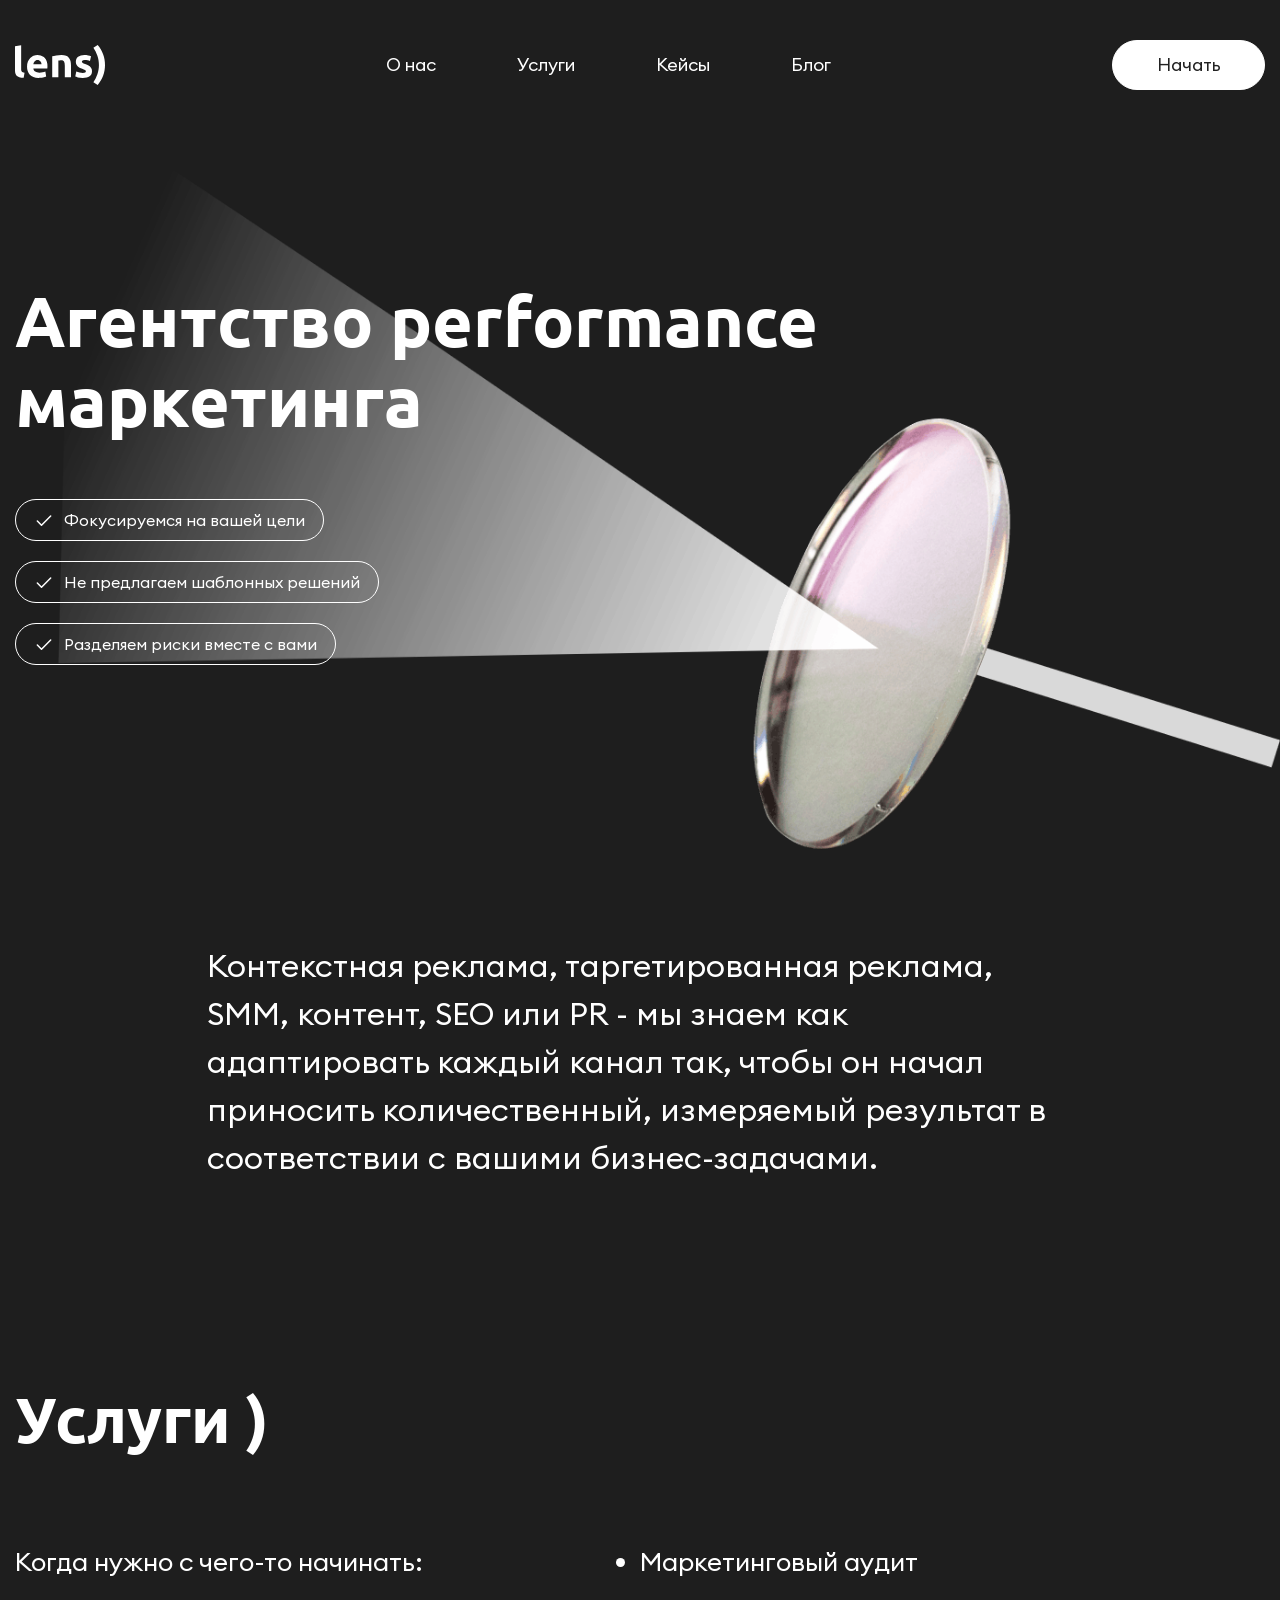
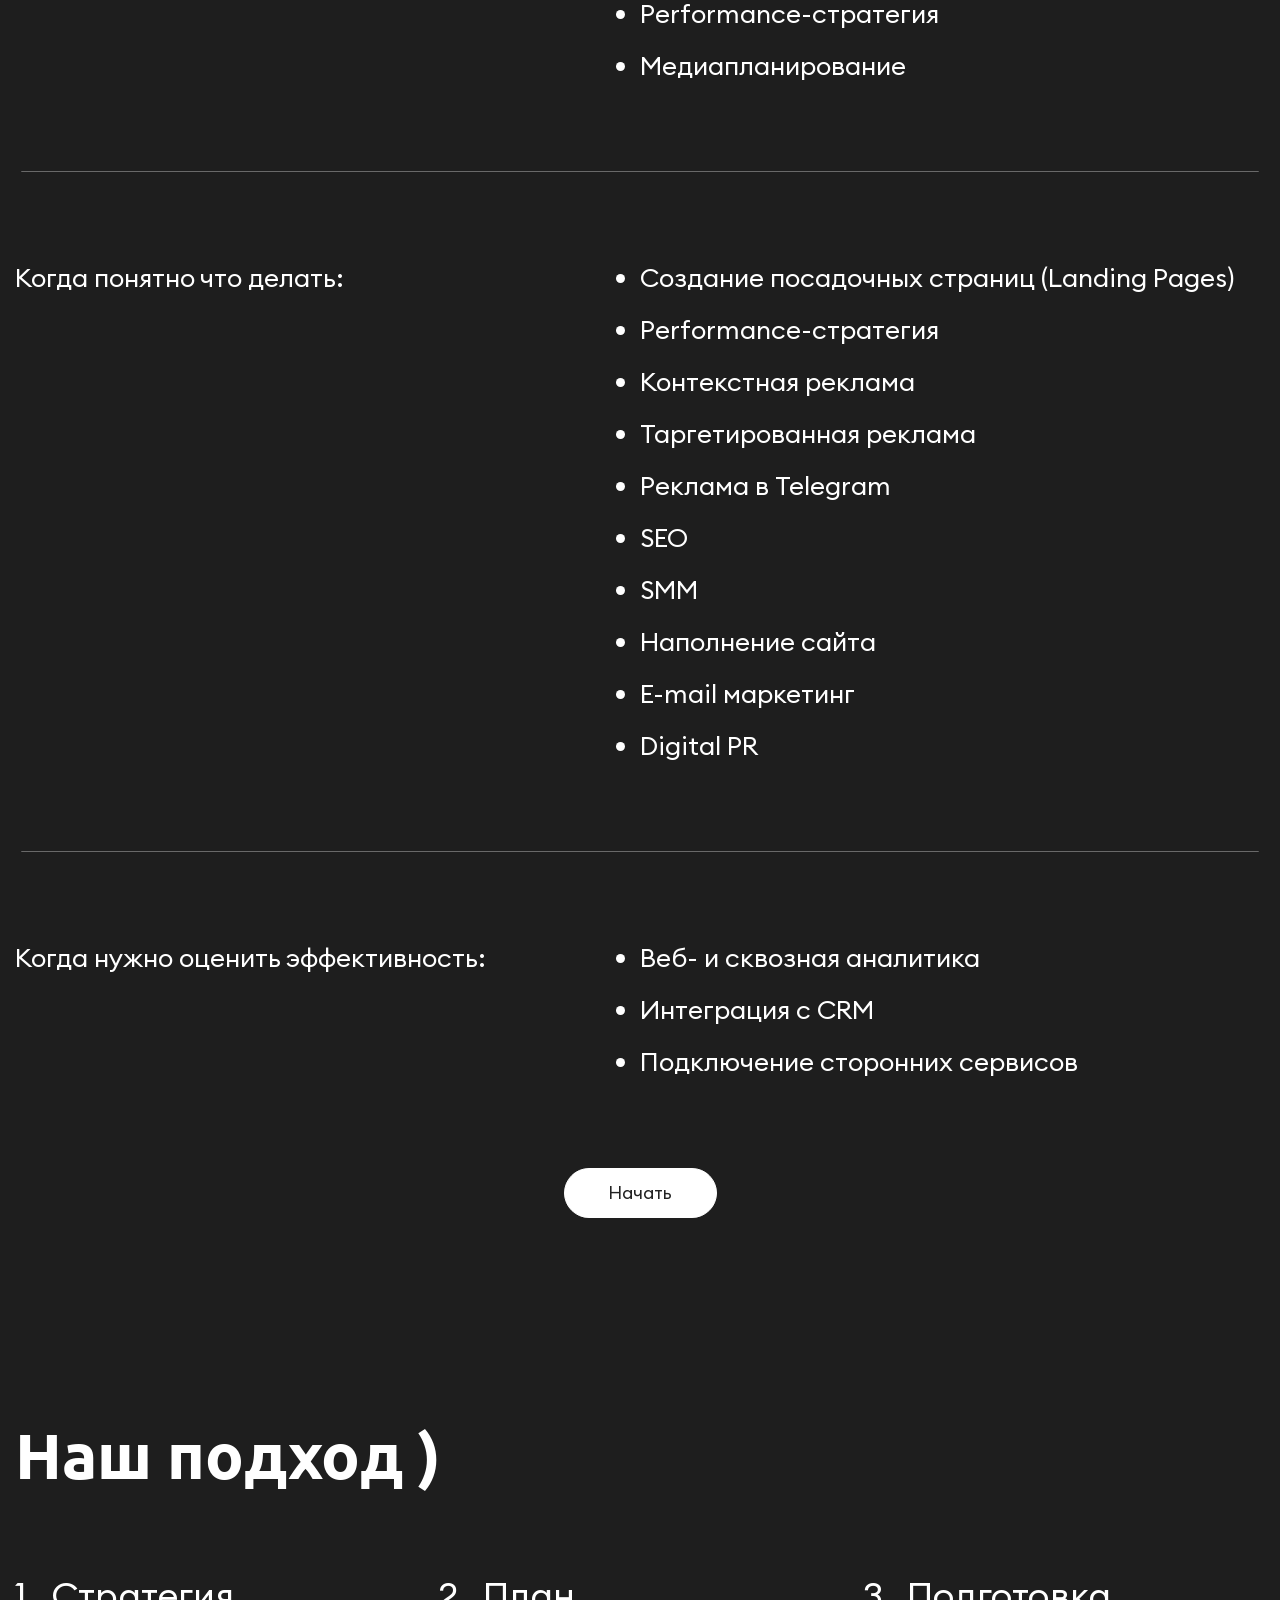
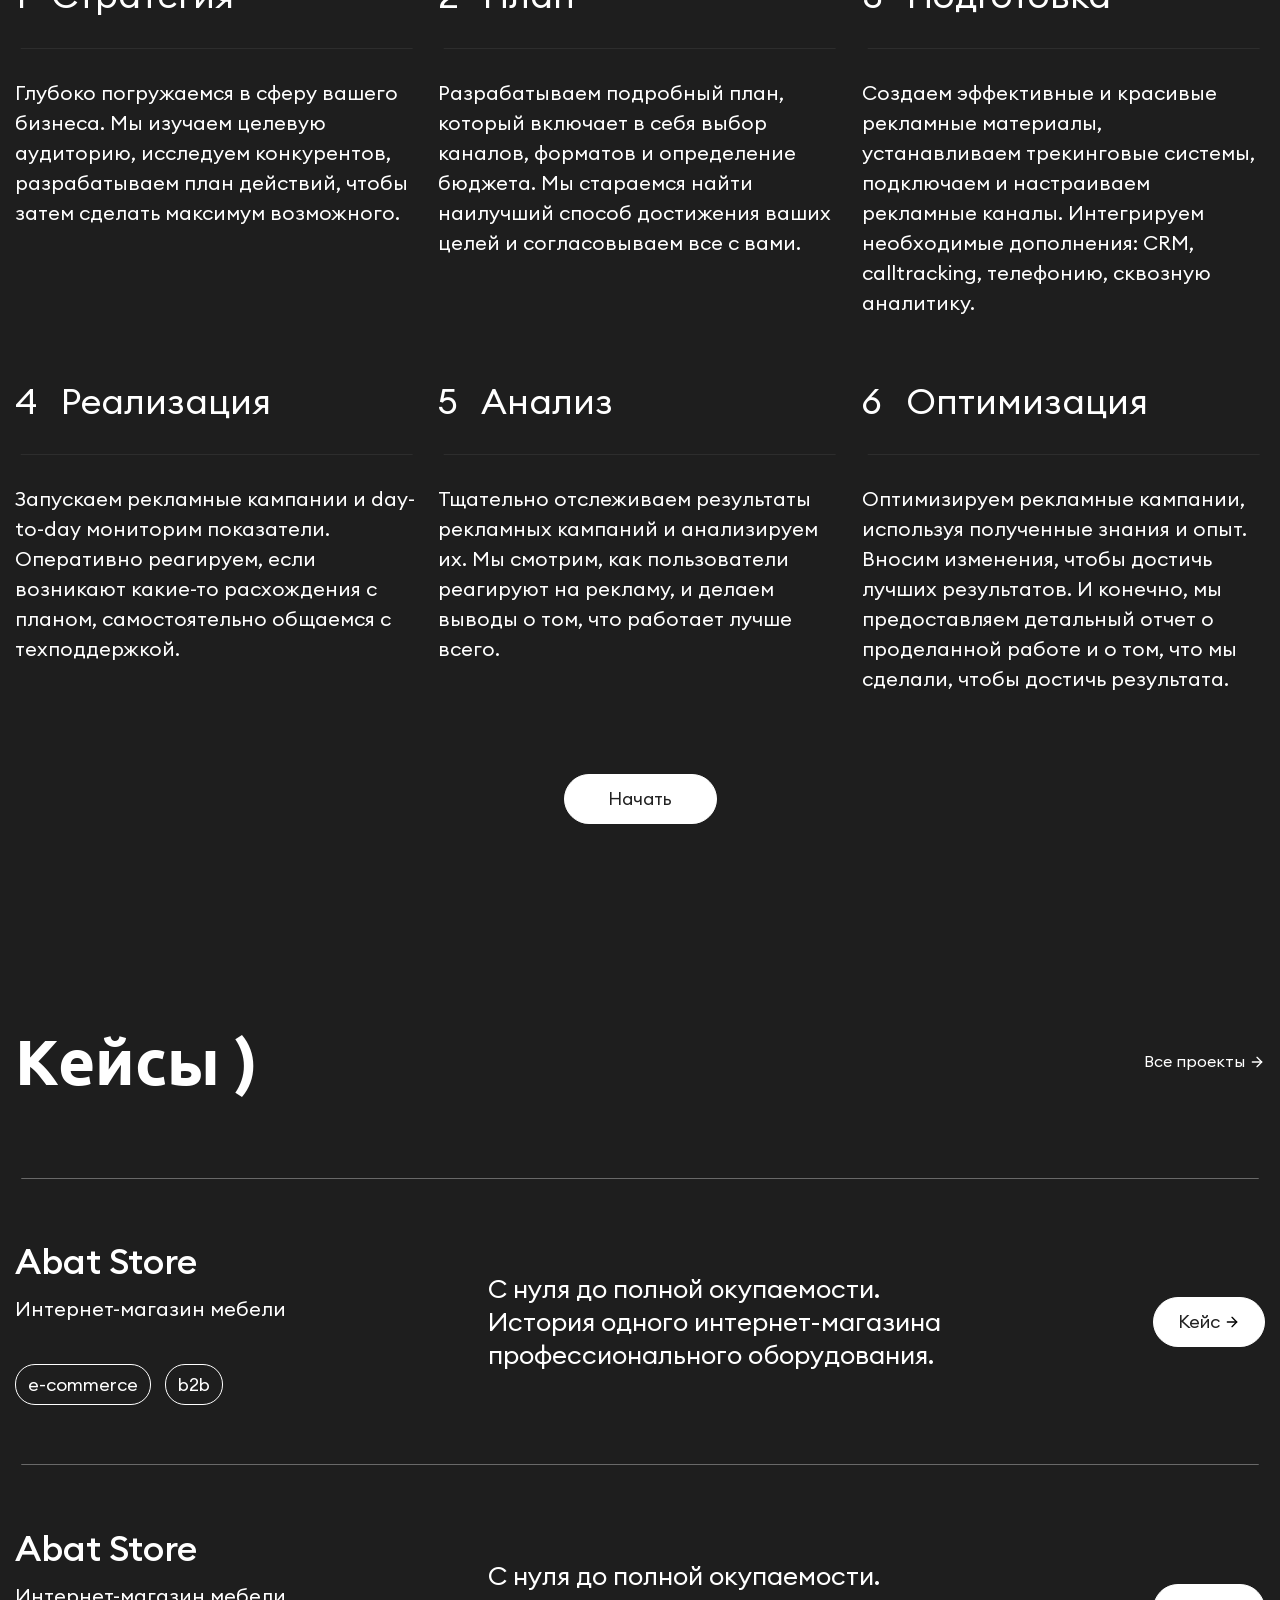
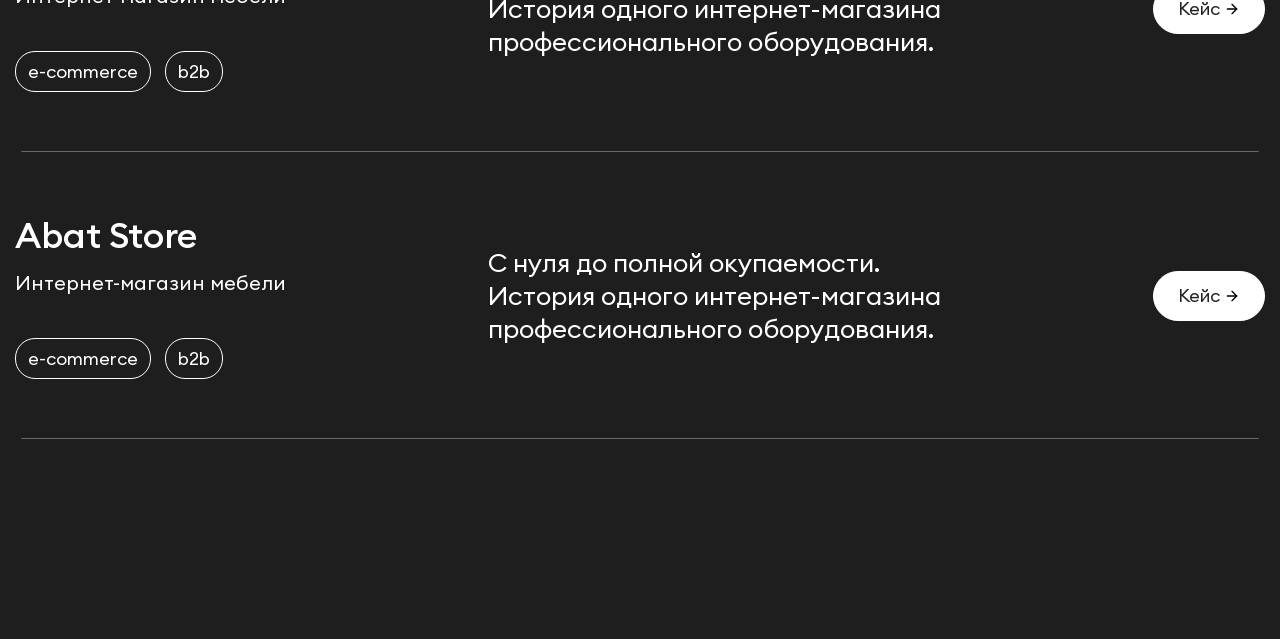
==== pages/welcome.html @ ec0103af "created approach, case, header, hero, info, services blocks" ====
<!DOCTYPE html>
<html lang="ru">
  <head>
    <meta charset="UTF-8" />
    <meta name="viewport" content="width=device-width, initial-scale=1.0" />
    <title>Lens</title>
    <script src="/scripts/script.js" defer></script>
    <link rel="stylesheet" href="/css/main.css" />
  </head>
  <body>
    <header class="header none1">
      <div class="header__wrapper">
        <section class="navigation">
          <div class="container">
            <div class="header__row">
              <a href="!#">
                <img
                  src="/content/header/logotype.svg"
                  alt="lens"
                  class="header__img"
                />
              </a>
              <nav class="header__nav">
                <ul class="header__list">
                  <li class="header__item">
                    <a class="header__link" href="#!">О нас</a>
                  </li>
                  <li class="header__item">
                    <a class="header__link" href="#!">Услуги</a>
                  </li>
                  <li class="header__item">
                    <a class="header__link" href="#!">Кейсы</a>
                  </li>
                  <li class="header__item">
                    <a class="header__link" href="#!">Блог</a>
                  </li>
                </ul>
              </nav>
              <button class="header__button button">Начать</button>
            </div>
          </div>
        </section>
        <section class="hero none1">
          <div class="container">
            <div class="hero__title">
              <h1 class="title1 title1__hero">
                Агентство performance маркетинга
              </h1>
            </div>
            <ul class="hero__list">
              <li class="hero__item">
                <img src="/content/main/hero/check.svg" alt="check" /><span
                  >Фокусируемся на вашей цели</span
                >
              </li>
              <li class="hero__item">
                <img src="/content/main/hero/check.svg" alt="check" /><span
                  >Не предлагаем шаблонных решений</span
                >
              </li>
              <li class="hero__item">
                <img src="/content/main/hero/check.svg" alt="check" /><span
                  >Разделяем риски вместе с вами</span
                >
              </li>
            </ul>
          </div>
        </section>
        <img id="mirrorBg" src="/content/header/mirrorBg.png" alt="mirrorBg" />
      </div>
    </header>
    <main class="main">
      <section class="info none1">
        <div class="container">
          <div class="info__subtitle">
            <p class="subtitle subtitle_info">
              Контекстная реклама, таргетированная реклама, SMM, контент, SEO
              или PR - мы знаем как адаптировать каждый канал так, чтобы он
              начал приносить количественный, измеряемый результат в
              соответствии с вашими бизнес-задачами.
            </p>
          </div>
        </div>
      </section>
      <section class="services none1">
        <div class="container">
          <div class="default__title">
            <h2 class="title2 title2_default">Услуги &#41;</h2>
          </div>
          <div class="services__row">
            <div class="services__elem">
              <div class="services__elem_subtitle">
                <p class="subtitle subtitle_services">
                  Когда нужно с чего-то начинать:
                </p>
              </div>
              <ul class="services__elem_list">
                <li class="services__elem_item">Маркетинговый аудит</li>
                <li class="services__elem_item">Performance-стратегия</li>
                <li class="services__elem_item">Медиапланирование</li>
              </ul>
              <svg
                class="svg_services"
                width="1320.000000"
                height="1.000000"
                viewBox="0 0 1320 1"
                fill="none"
                xmlns="http://www.w3.org/2000/svg"
                xmlns:xlink="http://www.w3.org/1999/xlink"
              >
                <defs />
                <line
                  class="svg_service_path"
                  id="Line 2"
                  x1="0.000000"
                  y1="0.500000"
                  x2="1320.000000"
                  y2="0.500000"
                  stroke="#707070"
                  stroke-opacity="1.000000"
                  stroke-width="1.000000"
                />
              </svg>
            </div>
            <div class="services__elem">
              <div class="services__elem_subtitle">
                <p class="subtitle subtitle_services">
                  Когда понятно что делать:
                </p>
              </div>
              <ul class="services__elem_list">
                <li class="services__elem_item">
                  Создание посадочных страниц (Landing Pages)
                </li>
                <li class="services__elem_item">Performance-стратегия</li>
                <li class="services__elem_item">Контекстная реклама</li>
                <li class="services__elem_item">Таргетированная реклама</li>
                <li class="services__elem_item">Реклама в Telegram</li>
                <li class="services__elem_item">SEO</li>
                <li class="services__elem_item">SMM</li>
                <li class="services__elem_item">Наполнение сайта</li>
                <li class="services__elem_item">E-mail маркетинг</li>
                <li class="services__elem_item">Digital PR</li>
              </ul>
              <svg
                class="svg_services"
                width="1320.000000"
                height="1.000000"
                viewBox="0 0 1320 1"
                fill="none"
                xmlns="http://www.w3.org/2000/svg"
                xmlns:xlink="http://www.w3.org/1999/xlink"
              >
                <defs />
                <line
                  class="svg_service_path"
                  id="Line 2"
                  x1="0.000000"
                  y1="0.500000"
                  x2="1320.000000"
                  y2="0.500000"
                  stroke="#707070"
                  stroke-opacity="1.000000"
                  stroke-width="1.000000"
                />
              </svg>
            </div>
            <div class="services__elem">
              <div class="services__elem_subtitle">
                <p class="subtitle subtitle_services">
                  Когда нужно оценить эффективность:
                </p>
              </div>
              <ul class="services__elem_list">
                <li class="services__elem_item">Веб- и сквозная аналитика</li>
                <li class="services__elem_item">Интеграция с CRM</li>
                <li class="services__elem_item">
                  Подключение сторонних сервисов
                </li>
              </ul>
            </div>
          </div>
          <div class="button__services button__wrapper">
            <button class="button">Начать</button>
          </div>
        </div>
      </section>
      <section class="approach none1">
        <div class="container">
          <div class="default__title">
            <h2 class="title2 title2_default">Наш подход &#41;</h2>
          </div>
          <div class="approach__grid">
            <div class="approach__elem">
              <div class="approach__elem_title">
                <h3 class="title3 title3_approach"><span>1</span> Стратегия</h3>
                <svg
                  class="svg_approach"
                  width="1320.000000"
                  height="1.000000"
                  viewBox="0 0 1320 1"
                  fill="none"
                  xmlns="http://www.w3.org/2000/svg"
                  xmlns:xlink="http://www.w3.org/1999/xlink"
                >
                  <defs />
                  <line
                    class="svg_approach_path"
                    id="Line 2"
                    x1="0.000000"
                    y1="0.500000"
                    x2="1320.000000"
                    y2="0.500000"
                    stroke="#707070"
                    stroke-opacity="1.000000"
                    stroke-width="1.000000"
                  />
                </svg>
              </div>
              <div class="approach__elem_subtitle">
                <p class="subtitle subtitle_approach">
                  Глубоко погружаемся в сферу вашего бизнеса. Мы изучаем целевую
                  аудиторию, исследуем конкурентов, разрабатываем план действий,
                  чтобы затем сделать максимум возможного.
                </p>
              </div>
            </div>
            <div class="approach__elem">
              <div class="approach__elem_title">
                <h3 class="title3 title3_approach"><span>2</span> План</h3>
                <svg
                  class="svg_approach"
                  width="1320.000000"
                  height="1.000000"
                  viewBox="0 0 1320 1"
                  fill="none"
                  xmlns="http://www.w3.org/2000/svg"
                  xmlns:xlink="http://www.w3.org/1999/xlink"
                >
                  <defs />
                  <line
                    class="svg_approach_path"
                    id="Line 2"
                    x1="0.000000"
                    y1="0.500000"
                    x2="1320.000000"
                    y2="0.500000"
                    stroke="#707070"
                    stroke-opacity="1.000000"
                    stroke-width="1.000000"
                  />
                </svg>
              </div>
              <div class="approach__elem_subtitle">
                <p class="subtitle subtitle_approach">
                  Разрабатываем подробный план, который включает в себя выбор
                  каналов, форматов и определение бюджета. Мы стараемся найти
                  наилучший способ достижения ваших целей и согласовываем все с
                  вами.
                </p>
              </div>
            </div>
            <div class="approach__elem">
              <div class="approach__elem_title">
                <h3 class="title3 title3_approach">
                  <span>3</span> Подготовка
                </h3>
                <svg
                  class="svg_approach"
                  width="1320.000000"
                  height="1.000000"
                  viewBox="0 0 1320 1"
                  fill="none"
                  xmlns="http://www.w3.org/2000/svg"
                  xmlns:xlink="http://www.w3.org/1999/xlink"
                >
                  <defs />
                  <line
                    class="svg_approach_path"
                    id="Line 2"
                    x1="0.000000"
                    y1="0.500000"
                    x2="1320.000000"
                    y2="0.500000"
                    stroke="#707070"
                    stroke-opacity="1.000000"
                    stroke-width="1.000000"
                  />
                </svg>
              </div>
              <div class="approach__elem_subtitle">
                <p class="subtitle subtitle_approach">
                  Создаем эффективные и красивые рекламные материалы,
                  устанавливаем трекинговые системы, подключаем и настраиваем
                  рекламные каналы. Интегрируем необходимые дополнения: CRM,
                  calltracking, телефонию, сквозную аналитику.
                </p>
              </div>
            </div>
            <div class="approach__elem">
              <div class="approach__elem_title">
                <h3 class="title3 title3_approach">
                  <span>4</span> Реализация
                </h3>
                <svg
                  class="svg_approach"
                  width="1320.000000"
                  height="1.000000"
                  viewBox="0 0 1320 1"
                  fill="none"
                  xmlns="http://www.w3.org/2000/svg"
                  xmlns:xlink="http://www.w3.org/1999/xlink"
                >
                  <defs />
                  <line
                    class="svg_approach_path"
                    id="Line 2"
                    x1="0.000000"
                    y1="0.500000"
                    x2="1320.000000"
                    y2="0.500000"
                    stroke="#707070"
                    stroke-opacity="1.000000"
                    stroke-width="1.000000"
                  />
                </svg>
              </div>
              <div class="approach__elem_subtitle">
                <p class="subtitle subtitle_approach">
                  Запускаем рекламные кампании и day-to-day мониторим
                  показатели. Оперативно реагируем, если возникают какие-то
                  расхождения с планом, самостоятельно общаемся с техподдержкой.
                </p>
              </div>
            </div>
            <div class="approach__elem">
              <div class="approach__elem_title">
                <h3 class="title3 title3_approach"><span>5</span> Анализ</h3>
                <svg
                  class="svg_approach"
                  width="1320.000000"
                  height="1.000000"
                  viewBox="0 0 1320 1"
                  fill="none"
                  xmlns="http://www.w3.org/2000/svg"
                  xmlns:xlink="http://www.w3.org/1999/xlink"
                >
                  <defs />
                  <line
                    class="svg_approach_path"
                    id="Line 2"
                    x1="0.000000"
                    y1="0.500000"
                    x2="1320.000000"
                    y2="0.500000"
                    stroke="#707070"
                    stroke-opacity="1.000000"
                    stroke-width="1.000000"
                  />
                </svg>
              </div>
              <div class="approach__elem_subtitle">
                <p class="subtitle subtitle_approach">
                  Тщательно отслеживаем результаты рекламных кампаний и
                  анализируем их. Мы смотрим, как пользователи реагируют на
                  рекламу, и делаем выводы о том, что работает лучше всего.
                </p>
              </div>
            </div>
            <div class="approach__elem">
              <div class="approach__elem_title">
                <h3 class="title3 title3_approach">
                  <span>6</span> Оптимизация
                </h3>
                <svg
                  class="svg_approach"
                  width="1320.000000"
                  height="1.000000"
                  viewBox="0 0 1320 1"
                  fill="none"
                  xmlns="http://www.w3.org/2000/svg"
                  xmlns:xlink="http://www.w3.org/1999/xlink"
                >
                  <defs />
                  <line
                    class="svg_approach_path"
                    id="Line 2"
                    x1="0.000000"
                    y1="0.500000"
                    x2="1320.000000"
                    y2="0.500000"
                    stroke="#707070"
                    stroke-opacity="1.000000"
                    stroke-width="1.000000"
                  />
                </svg>
              </div>
              <div class="approach__elem_subtitle">
                <p class="subtitle subtitle_approach">
                  Оптимизируем рекламные кампании, используя полученные знания и
                  опыт. Вносим изменения, чтобы достичь лучших результатов. И
                  конечно, мы предоставляем детальный отчет о проделанной работе
                  и о том, что мы сделали, чтобы достичь результата.
                </p>
              </div>
            </div>
          </div>
          <div class="button__approach button__wrapper">
            <button class="button">Начать</button>
          </div>
        </div>
      </section>
      <section class="case">
        <div class="container">
          <div class="default__title default__title_case">
            <h2 class="title2 title2_default">Кейсы &#41;</h2>
            <a href="#!"
              >Все проекты <img src="/content/main/case/arrowWhite.svg" alt="arrowWhite"
            /></a>
          </div>
          <div class="case__row">
            <div class="case__elem">
              <div class="case__elem_type">
                <div class="case__type_title">
                  <h3 class="title3 title3_case">Аbat Store</h3>
                </div>
                <div class="case__type_span">
                  <span>Интернет-магазин мебели</span>
                </div>
                <ul class="case__type_tags">
                  <li class="case__type_tag">e-commerce</li>
                  <li class="case__type_tag">b2b</li>
                </ul>
              </div>
              <div class="case__elem_subtitle">
                <p class="subtitle subtitle_case">
                  С нуля до полной окупаемости. История одного интернет-магазина
                  профессионального оборудования.
                </p>
              </div>
              <div class="case__elem_button">
                <button class="button button_case">
                  Кейс <img src="/content/main/case/arrowBlack.svg" alt="arrowBlack" />
                </button>
              </div>
              <svg
                class="svg_case svg_case-top"
                width="1320.000000"
                height="1.000000"
                viewBox="0 0 1320 1"
                fill="none"
                xmlns="http://www.w3.org/2000/svg"
                xmlns:xlink="http://www.w3.org/1999/xlink"
              >
                <desc>Created with Pixso.</desc>
                <defs />
                <line
                  class="svg_case_path svg_case-top_path"
                  id="Line 2"
                  x1="0.000000"
                  y1="0.500000"
                  x2="1320.000000"
                  y2="0.500000"
                  stroke="#707070"
                  stroke-opacity="1.000000"
                  stroke-width="1.000000"
                />
              </svg>
              <svg
                class="svg_case svg_case-bottom"
                width="1320.000000"
                height="1.000000"
                viewBox="0 0 1320 1"
                fill="none"
                xmlns="http://www.w3.org/2000/svg"
                xmlns:xlink="http://www.w3.org/1999/xlink"
              >
                <desc>Created with Pixso.</desc>
                <defs />
                <line
                  class="svg_case_path svg_case-bottom_path"
                  id="Line 2"
                  x1="0.000000"
                  y1="0.500000"
                  x2="1320.000000"
                  y2="0.500000"
                  stroke="#707070"
                  stroke-opacity="1.000000"
                  stroke-width="1.000000"
                />
              </svg>
            </div>
            <div class="case__elem">
              <div class="case__elem_type">
                <div class="case__type_title">
                  <h3 class="title3 title3_case">Аbat Store</h3>
                </div>
                <div class="case__type_span">
                  <span>Интернет-магазин мебели</span>
                </div>
                <ul class="case__type_tags">
                  <li class="case__type_tag">e-commerce</li>
                  <li class="case__type_tag">b2b</li>
                </ul>
              </div>
              <div class="case__elem_subtitle">
                <p class="subtitle subtitle_case">
                  С нуля до полной окупаемости. История одного интернет-магазина
                  профессионального оборудования.
                </p>
              </div>
              <div class="case__elem_button">
                <button class="button button_case">
                  Кейс <img src="/content/main/case/arrowBlack.svg" alt="arrowBlack" />
                </button>
              </div>
              <svg
                class="svg_case svg_case-bottom"
                width="1320.000000"
                height="1.000000"
                viewBox="0 0 1320 1"
                fill="none"
                xmlns="http://www.w3.org/2000/svg"
                xmlns:xlink="http://www.w3.org/1999/xlink"
              >
                <desc>Created with Pixso.</desc>
                <defs />
                <line
                  class="svg_case_path svg_case-bottom_path"
                  id="Line 2"
                  x1="0.000000"
                  y1="0.500000"
                  x2="1320.000000"
                  y2="0.500000"
                  stroke="#707070"
                  stroke-opacity="1.000000"
                  stroke-width="1.000000"
                />
              </svg>
            </div>
            <div class="case__elem">
              <div class="case__elem_type">
                <div class="case__type_title">
                  <h3 class="title3 title3_case">Аbat Store</h3>
                </div>
                <div class="case__type_span">
                  <span>Интернет-магазин мебели</span>
                </div>
                <ul class="case__type_tags">
                  <li class="case__type_tag">e-commerce</li>
                  <li class="case__type_tag">b2b</li>
                </ul>
              </div>
              <div class="case__elem_subtitle">
                <p class="subtitle subtitle_case">
                  С нуля до полной окупаемости. История одного интернет-магазина
                  профессионального оборудования.
                </p>
              </div>
              <div class="case__elem_button">
                <button class="button button_case">
                  Кейс <img src="/content/main/case/arrowBlack.svg" alt="arrowBlack" />
                </button>
              </div>
              <svg
                class="svg_case svg_case-bottom"
                width="1320.000000"
                height="1.000000"
                viewBox="0 0 1320 1"
                fill="none"
                xmlns="http://www.w3.org/2000/svg"
                xmlns:xlink="http://www.w3.org/1999/xlink"
              >
                <desc>Created with Pixso.</desc>
                <defs />
                <line
                  class="svg_case_path svg_case-bottom_path"
                  id="Line 2"
                  x1="0.000000"
                  y1="0.500000"
                  x2="1320.000000"
                  y2="0.500000"
                  stroke="#707070"
                  stroke-opacity="1.000000"
                  stroke-width="1.000000"
                />
              </svg>
            </div>
          </div>
        </div>
      </section>
    </main>
    <footer class="footer"></footer>
  </body>
</html>
---- css/main.css ----
/* BASE */
@import '/fonts/euclid/stylesheet.css';
@import url(https://fonts.googleapis.com/css?family=Ubuntu:700);
/* Reset and base styles  */
* {
  padding: 0px;
  margin: 0px;
  border: none;
}

*,
*::before,
*::after {
  -webkit-box-sizing: border-box;
  box-sizing: border-box;
}

/* Links */
a, a:link, a:visited {
  text-decoration: none;
  color: inherit;
}

a:hover {
  text-decoration: none;
}

/* Common */
aside, nav, footer, header, section, main {
  display: block;
}

h1, h2, h3, h4, h5, h6, p {
  font-size: inherit;
  font-weight: inherit;
}

ul, ul li {
  list-style: none;
}

img {
  vertical-align: top;
}

img, svg {
  max-width: 100%;
  height: auto;
}

address {
  font-style: normal;
}

/* Form */
input, textarea, button, select {
  font-family: inherit;
  font-size: inherit;
  color: inherit;
  background-color: transparent;
}

input::-ms-clear {
  display: none;
}

button, input[type=submit] {
  display: inline-block;
  -webkit-box-shadow: none;
  box-shadow: none;
  background-color: transparent;
  background: none;
  cursor: pointer;
}

input:focus, input:active,
button:focus, button:active {
  outline: none;
}

button::-moz-focus-inner {
  padding: 0;
  border: 0;
}

label {
  cursor: pointer;
}

legend {
  display: block;
}

/*FONTS*/
/*FONTS*/
/*COLORS*/
/*COLORS*/
/*MEDIA*/
/*MEDIA*/
body {
  font-family: "Euclid Circular B", serif;
  font-size: 16px;
  background-color: #1E1E1E;
}

a {
  -webkit-transition: color 0.2s linear;
  transition: color 0.2s linear;
}
.container {
  max-width: 1350px;
  padding: 0 15px;
  margin: 0 auto;
}

.none {
  display: none !important;
}

.default__title_case {
  display: -webkit-box;
  display: -ms-flexbox;
  display: flex;
  -webkit-box-align: center;
      -ms-flex-align: center;
          align-items: center;
  -webkit-box-pack: justify;
      -ms-flex-pack: justify;
          justify-content: space-between;
  margin-bottom: 80px;
}
.default__title_case a {
  display: -webkit-box;
  display: -ms-flexbox;
  display: flex;
  -webkit-box-align: center;
      -ms-flex-align: center;
          align-items: center;
  -webkit-column-gap: 4px;
     -moz-column-gap: 4px;
          column-gap: 4px;
  color: #ffffff;
  font-size: 16px;
  font-weight: 400;
  line-height: 24px;
}
.default__title_case img {
  padding-top: 2px;
}

.button__wrapper {
  display: -webkit-box;
  display: -ms-flexbox;
  display: flex;
  -webkit-box-align: center;
      -ms-flex-align: center;
          align-items: center;
  -webkit-box-pack: center;
      -ms-flex-pack: center;
          justify-content: center;
}

.title1 {
  color: #ffffff;
  font-family: "Ubuntu", serif;
  font-size: 70px;
  font-weight: 700;
  line-height: 80px;
}

.title2 {
  color: #ffffff;
  font-family: "Ubuntu", serif;
  font-size: 64px;
  font-weight: 700;
  line-height: 74px;
}

.title3 {
  color: #ffffff;
  font-size: 36px;
  font-weight: 400;
  line-height: 46px;
}
.title3_approach span {
  padding-right: 15px;
}
.title3_case {
  font-weight: 500;
}

.subtitle {
  font-weight: 400;
  color: #ffffff;
}
.subtitle_info {
  font-size: 32px;
  line-height: 150%;
}
.subtitle_services {
  color: #ffffff;
  font-size: 26px;
  font-weight: 400;
  line-height: 200%;
}
.subtitle_approach {
  font-size: 20px;
  line-height: 150%;
}
.subtitle_case {
  font-size: 26px;
  line-height: 33px;
}

.button {
  display: -webkit-box;
  display: -ms-flexbox;
  display: flex;
  -webkit-box-align: center;
      -ms-flex-align: center;
          align-items: center;
  -webkit-box-pack: center;
      -ms-flex-pack: center;
          justify-content: center;
  border: 1px solid #ffffff;
  border-radius: 60px;
  background-color: #ffffff;
  padding: 12px 43.5px;
  color: #222222;
  font-size: 18px;
  font-weight: 400;
  line-height: 24px;
  -webkit-transition: -webkit-transform 0.1s linear;
  transition: -webkit-transform 0.1s linear;
  transition: transform 0.1s linear;
  transition: transform 0.1s linear, -webkit-transform 0.1s linear;
}
.button_case {
  -webkit-column-gap: 4px;
     -moz-column-gap: 4px;
          column-gap: 4px;
  padding: 12px 24px;
}
.button:hover {
  -webkit-transform: scale(1.05);
          transform: scale(1.05);
}

.nav-icon-btn {
  --time: 0.1s;
  --width: 40px;
  --height: 30px;
  --line-height: 1px;
  --line-margin: 2;
  --color: #000;
  height: var(--height);
  width: var(--width);
  display: -webkit-box;
  display: -ms-flexbox;
  display: flex;
  -webkit-box-pack: center;
      -ms-flex-pack: center;
          justify-content: center;
  -webkit-box-align: center;
      -ms-flex-align: center;
          align-items: center;
}

.nav-icon {
  position: relative;
  width: var(--width);
  height: var(--line-height);
  background-color: var(--color);
}

.nav-icon::before,
.nav-icon::after {
  content: "";
  display: block;
  position: absolute;
  left: 0;
  width: var(--width);
  height: var(--line-height);
  background-color: var(--color);
  -webkit-transition: top var(--time) linear var(--time), -webkit-transform var(--time) ease-in;
  transition: top var(--time) linear var(--time), -webkit-transform var(--time) ease-in;
  transition: transform var(--time) ease-in, top var(--time) linear var(--time);
  transition: transform var(--time) ease-in, top var(--time) linear var(--time), -webkit-transform var(--time) ease-in;
}

.nav-icon::before {
  top: calc(var(--line-height) * -8);
}

.nav-icon::after {
  top: calc(var(--line-height) * 8);
}

.nav-icon.nav-icon--active {
  background-color: transparent;
}

.nav-icon.nav-icon--active::before,
.nav-icon.nav-icon--active::after {
  top: 0;
  -webkit-transition: top var(--time) linear, -webkit-transform var(--time) ease-in var(--time);
  transition: top var(--time) linear, -webkit-transform var(--time) ease-in var(--time);
  transition: top var(--time) linear, transform var(--time) ease-in var(--time);
  transition: top var(--time) linear, transform var(--time) ease-in var(--time), -webkit-transform var(--time) ease-in var(--time);
}

.nav-icon.nav-icon--active::before {
  -webkit-transform: rotate(45deg);
          transform: rotate(45deg);
}

.nav-icon.nav-icon--active::after {
  -webkit-transform: rotate(-45deg);
          transform: rotate(-45deg);
}

/* BASE */
/* BLOCK */
.header__wrapper {
  position: relative;
  max-width: 1440px;
  width: 100%;
  margin: 0 auto;
}

.navigation {
  margin-bottom: 150px;
}

.header__row {
  display: -webkit-box;
  display: -ms-flexbox;
  display: flex;
  -webkit-box-align: center;
      -ms-flex-align: center;
          align-items: center;
  -webkit-box-pack: justify;
      -ms-flex-pack: justify;
          justify-content: space-between;
  padding: 40px 0;
}

.header__list {
  display: -webkit-box;
  display: -ms-flexbox;
  display: flex;
  -webkit-box-align: center;
      -ms-flex-align: center;
          align-items: center;
  -webkit-column-gap: 81px;
     -moz-column-gap: 81px;
          column-gap: 81px;
}

.header__link {
  color: #ffffff !important;
  font-size: 18px;
  font-weight: 400;
  line-height: 24px;
}

#mirrorBg {
  position: absolute;
  right: 0;
  bottom: 0;
}

.hero {
  padding-bottom: 184px;
}

.hero__title {
  max-width: 830px;
  margin-bottom: 59px;
}

.hero__list {
  display: -webkit-box;
  display: -ms-flexbox;
  display: flex;
  -webkit-box-orient: vertical;
  -webkit-box-direction: normal;
      -ms-flex-direction: column;
          flex-direction: column;
  -webkit-box-align: start;
      -ms-flex-align: start;
          align-items: start;
  row-gap: 20px;
}

.hero__item {
  display: inline;
  border: 1px solid #ffffff;
  border-radius: 40px;
  padding: 8px 18px;
  color: #ffffff;
  font-size: 16px;
  font-weight: 400;
  line-height: 150%;
}
.hero__item img {
  margin-right: 10px;
}

.info {
  margin-top: 93px;
}

.info__subtitle {
  max-width: 866px;
  width: 100%;
  margin: 0 auto;
}

.services {
  padding: 200px 0;
}

.button__services {
  margin: 0 auto;
}

.services__elem {
  position: relative;
  display: -ms-grid;
  display: grid;
  -ms-grid-columns: 1fr 1fr;
  grid-template-columns: 1fr 1fr;
  padding: 80px 0;
}

.services__elem_item {
  color: #ffffff;
  font-size: 26px;
  font-weight: 400;
  line-height: 200%;
  list-style-type: disc;
}

.svg_services {
  position: absolute;
  bottom: 0;
}

.approach {
  padding-bottom: 200px;
}

.approach__grid {
  display: -ms-grid;
  display: grid;
  -ms-grid-columns: 1fr 20px 1fr 20px 1fr;
  grid-template-columns: repeat(3, 1fr);
  -webkit-column-gap: 20px;
     -moz-column-gap: 20px;
          column-gap: 20px;
  row-gap: 60px;
  margin: 80px 0;
}

.approach__elem_title {
  position: relative;
  padding-bottom: 30px;
}

.approach__elem_subtitle {
  padding-top: 30px;
}

.svg_approach {
  position: absolute;
  bottom: 0;
}

.case {
  padding-bottom: 200px;
}

.case__elem {
  position: relative;
  display: -webkit-box;
  display: -ms-flexbox;
  display: flex;
  -webkit-box-align: center;
      -ms-flex-align: center;
          align-items: center;
  -webkit-box-pack: justify;
      -ms-flex-pack: justify;
          justify-content: space-between;
  padding: 60px 0;
}

.case__type_title {
  margin-bottom: 10px;
}

.case__type_span {
  margin-bottom: 40px;
  color: #ffffff;
  font-size: 20px;
  font-weight: 400;
  line-height: 150%;
}

.case__type_tags {
  display: -webkit-box;
  display: -ms-flexbox;
  display: flex;
  -webkit-box-align: center;
      -ms-flex-align: center;
          align-items: center;
  -webkit-column-gap: 14px;
     -moz-column-gap: 14px;
          column-gap: 14px;
}

.case__type_tag {
  display: -webkit-box;
  display: -ms-flexbox;
  display: flex;
  -webkit-box-align: center;
      -ms-flex-align: center;
          align-items: center;
  justify-items: center;
  border: 1px solid #ffffff;
  border-radius: 20px;
  padding: 8px 12px;
  color: #ffffff;
  font-size: 18px;
  font-weight: 400;
  line-height: 23px;
}

.case__elem_subtitle {
  max-width: 463px;
}

.svg_case {
  position: absolute;
}

.svg_case-top {
  top: 0;
}

.svg_case-bottom {
  bottom: 0;
}

/* BLOCK */
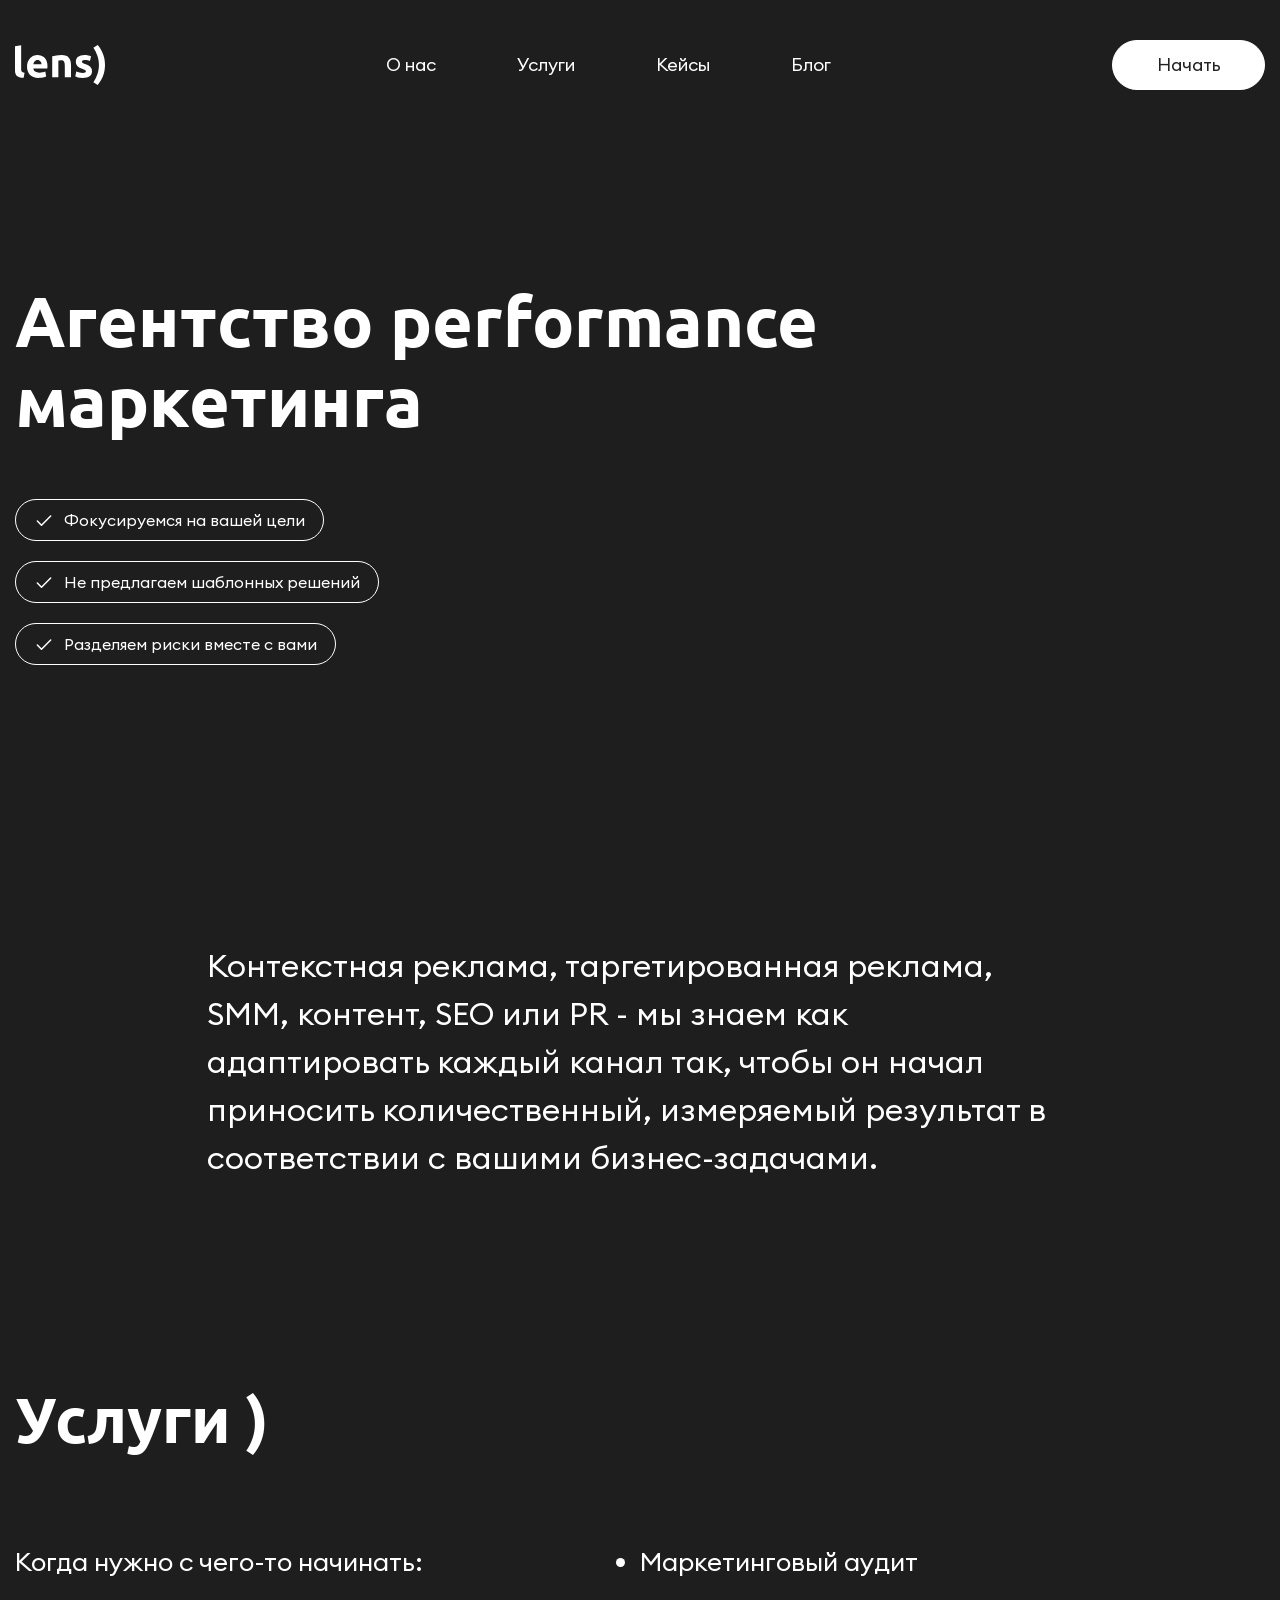
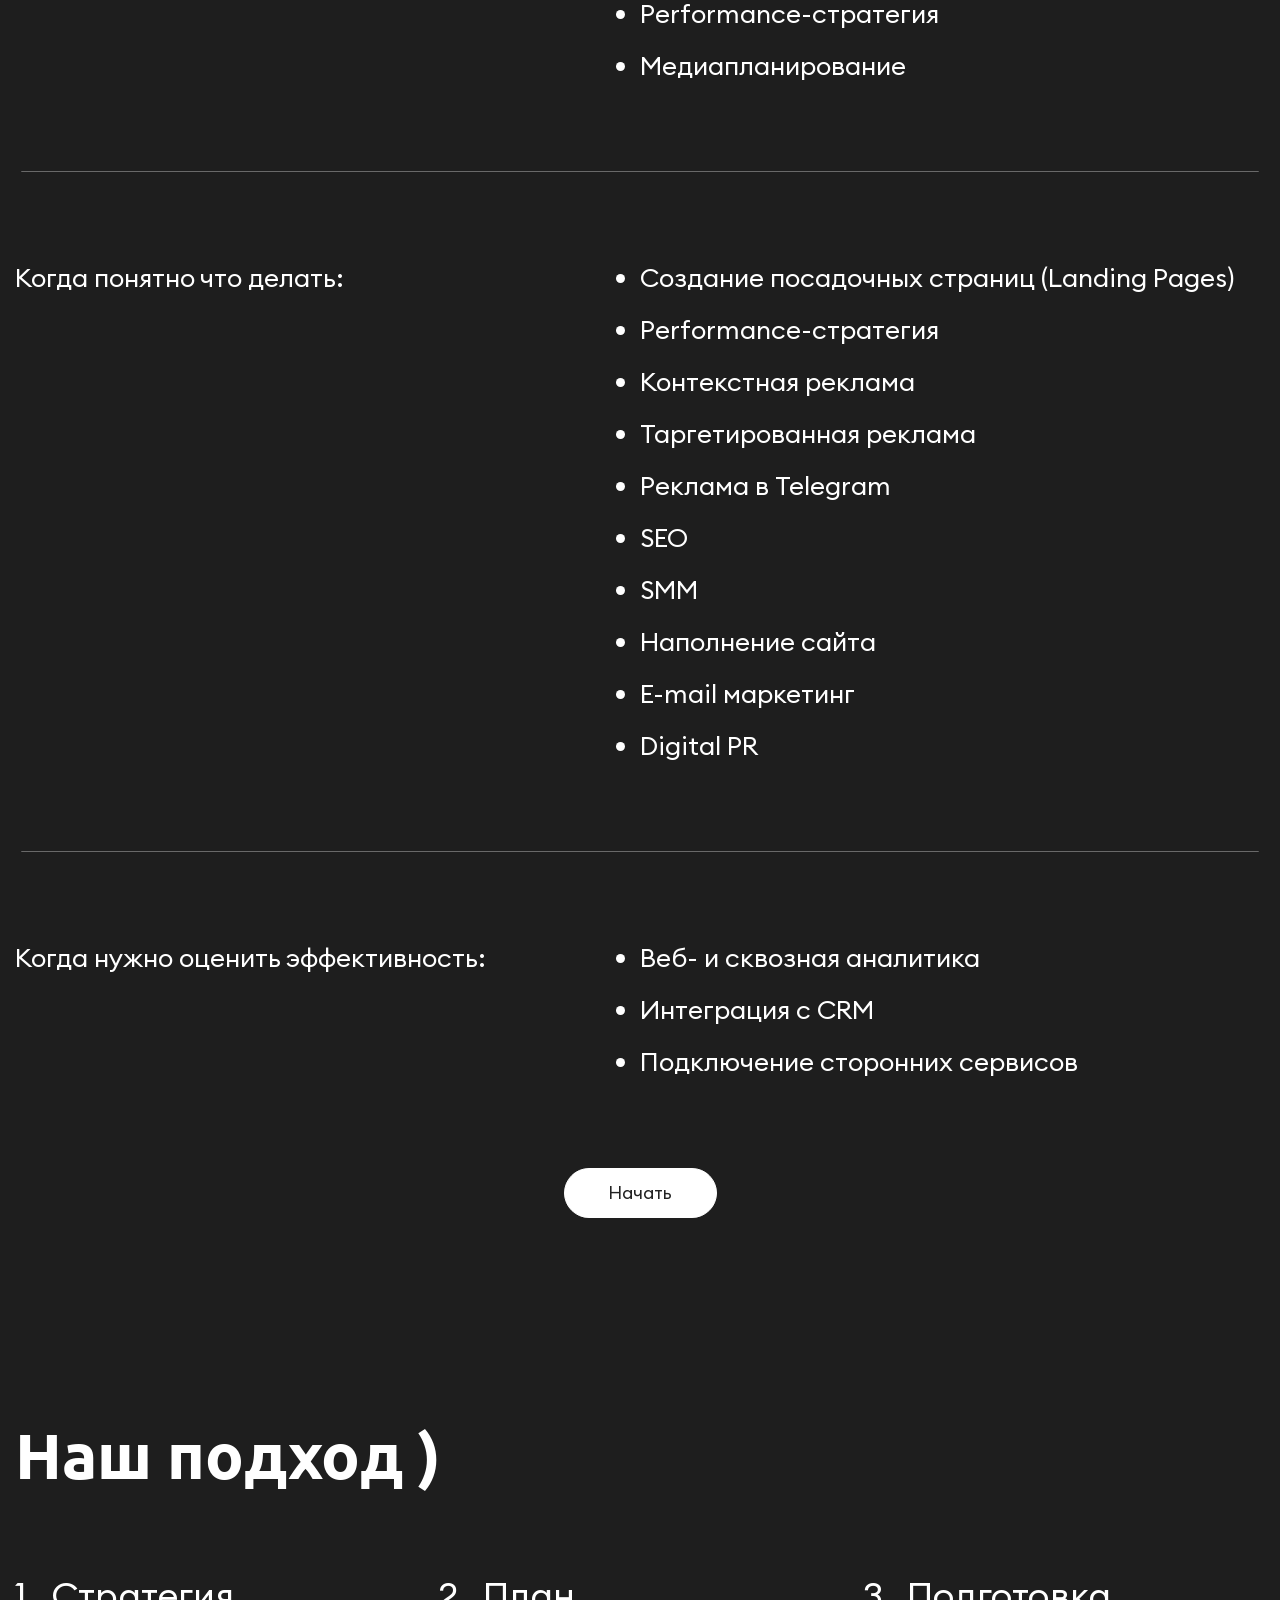
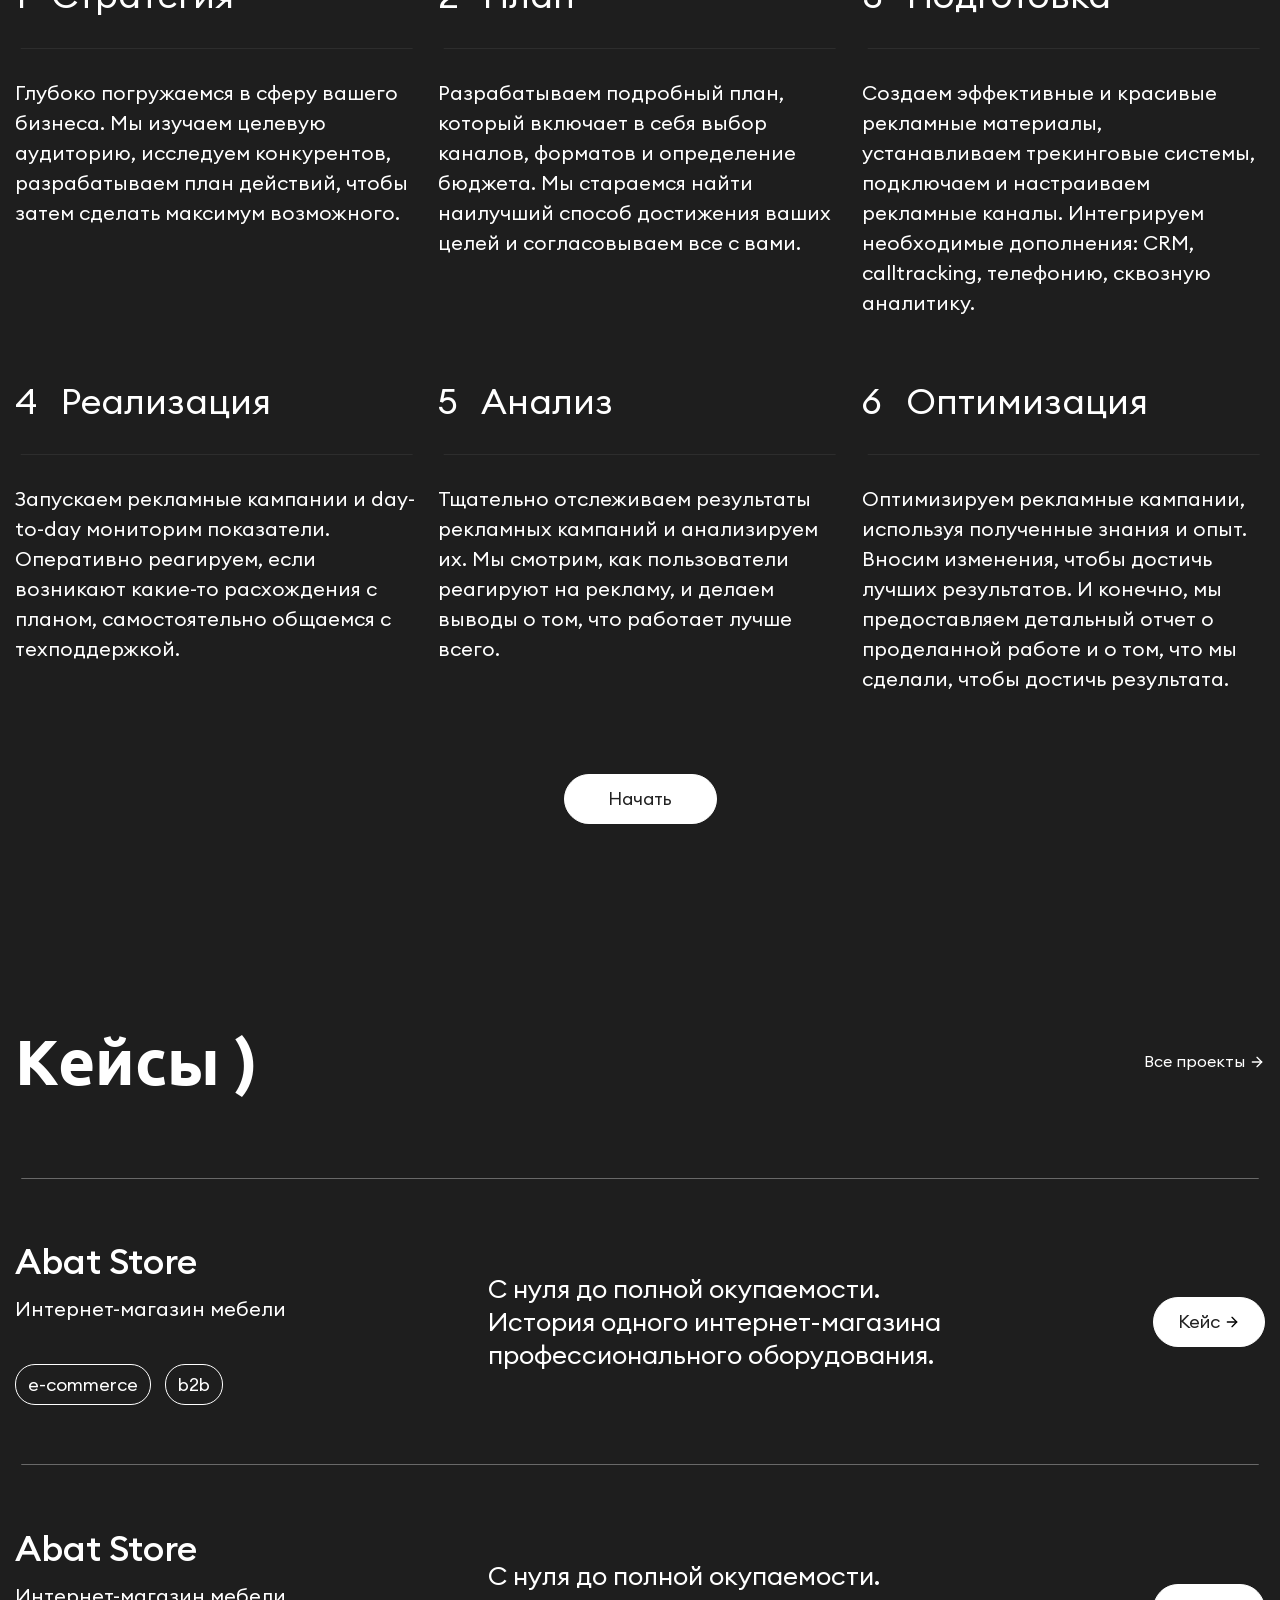
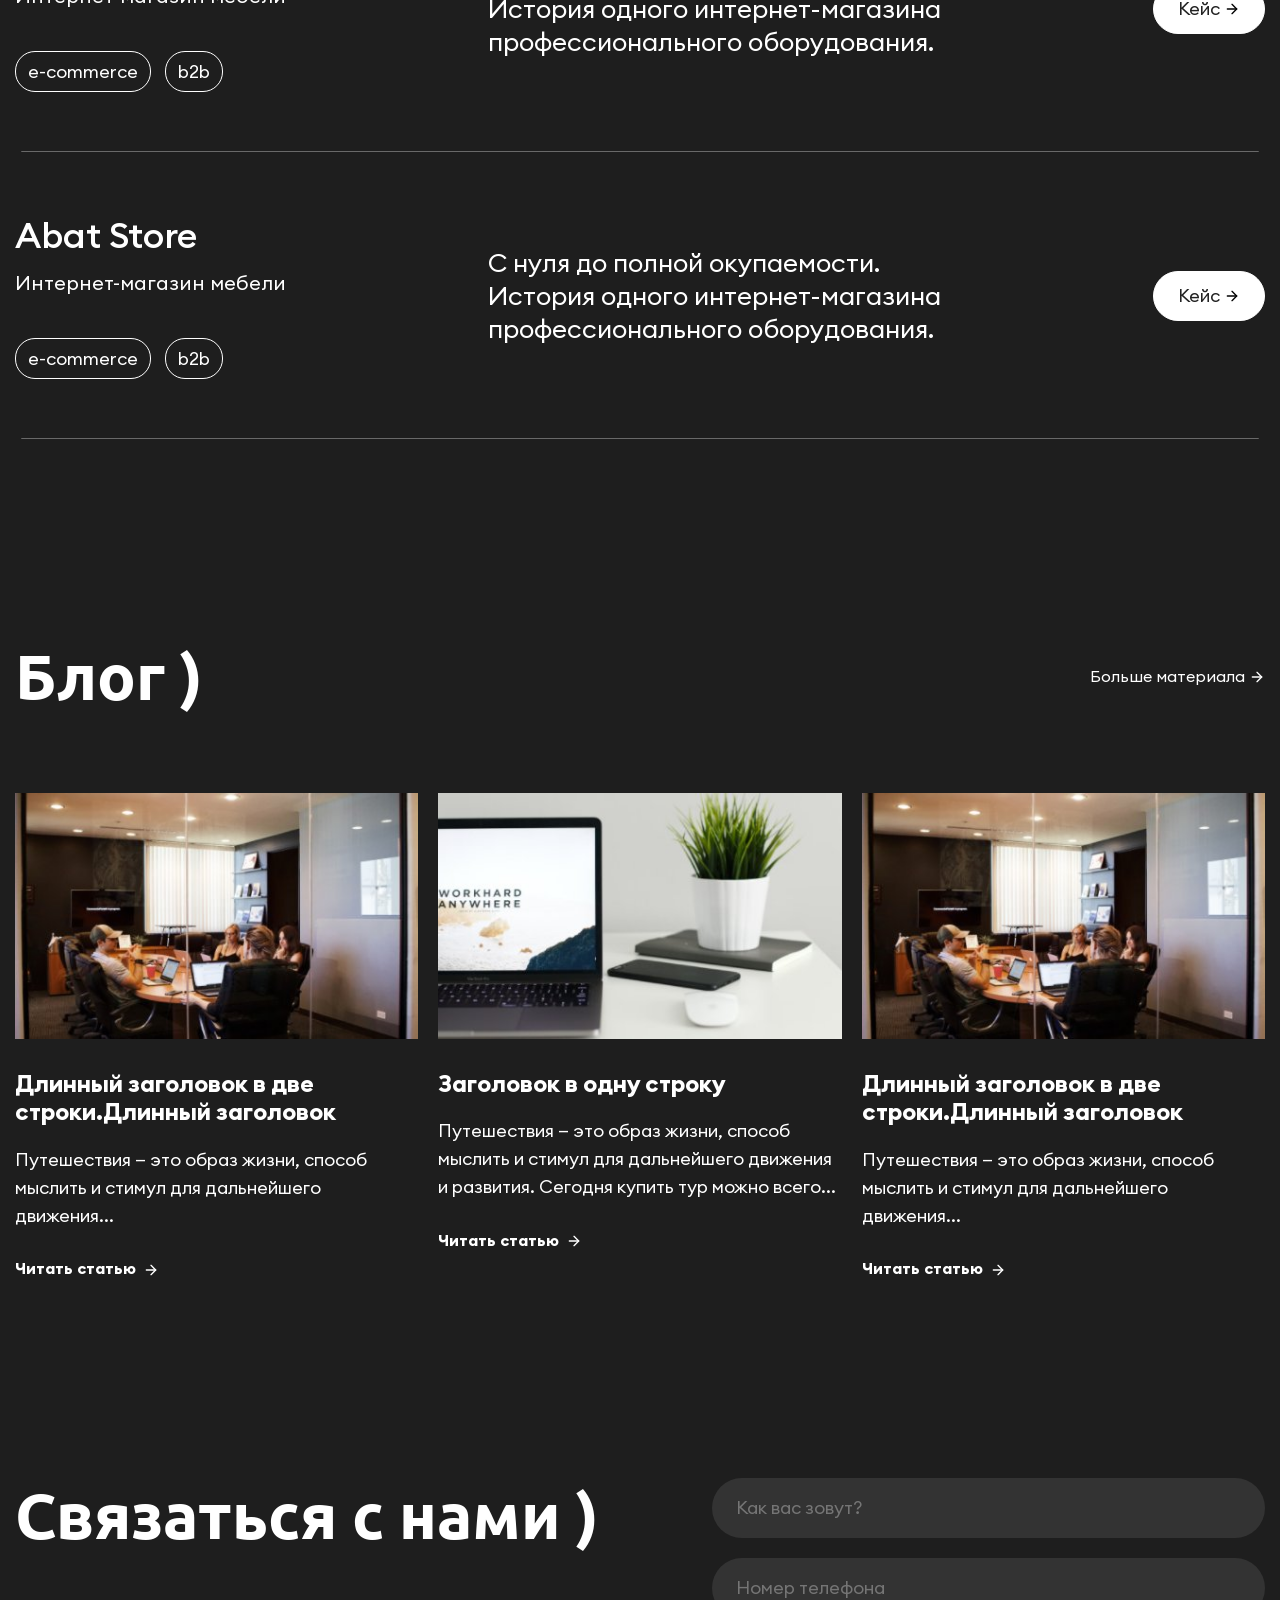
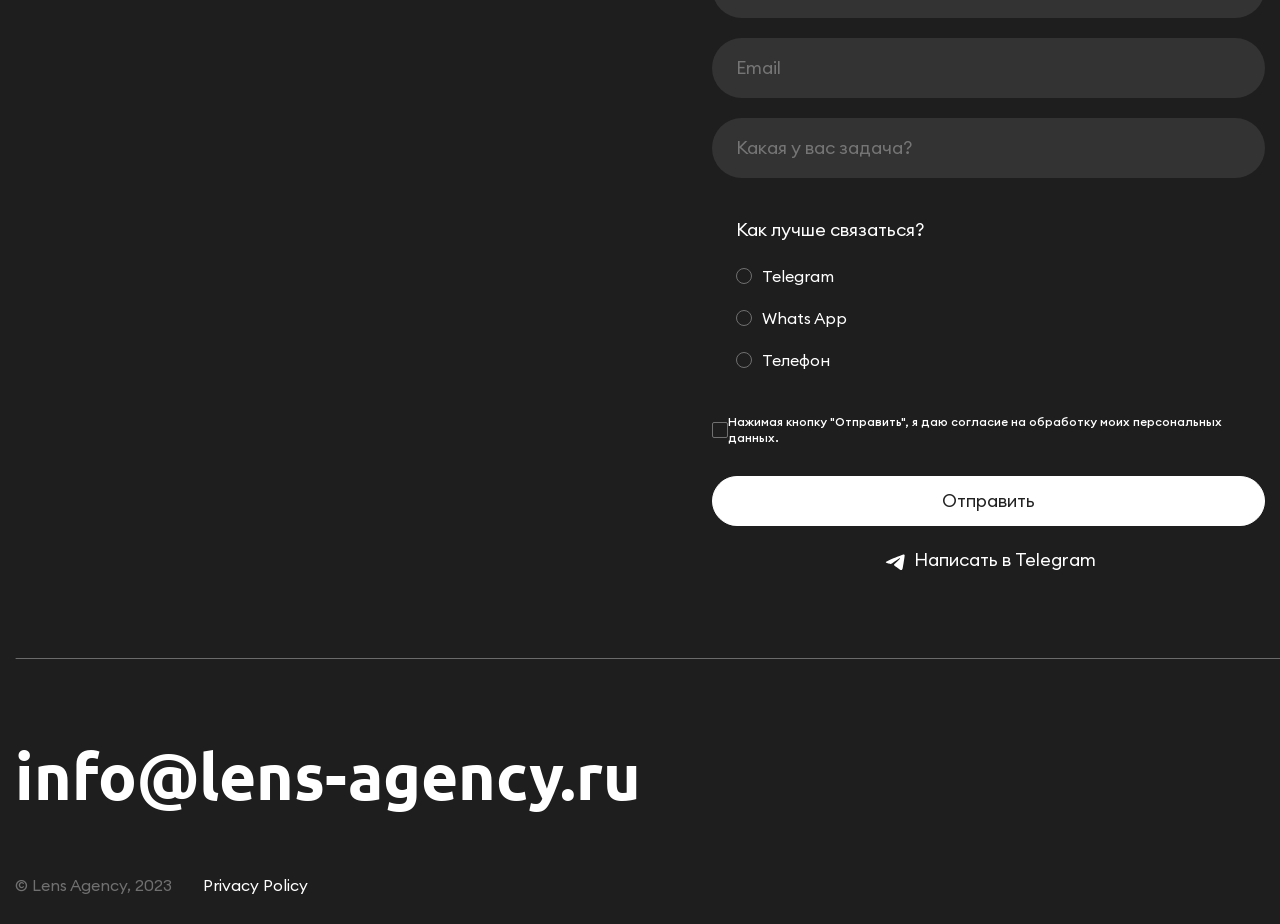
==== commit 925848eb: "created blog, connect, footer blocks" ====
--- a/pages/welcome.html
+++ b/pages/welcome.html
@@ -4,8 +4,16 @@
     <meta charset="UTF-8" />
     <meta name="viewport" content="width=device-width, initial-scale=1.0" />
     <title>Lens</title>
+    <script
+      src="https://cdn.jsdelivr.net/npm/swiper@11/swiper-bundle.min.js"
+      defer
+    ></script>
     <script src="/scripts/script.js" defer></script>
     <link rel="stylesheet" href="/css/main.css" />
+    <link
+      rel="stylesheet"
+      href="https://cdn.jsdelivr.net/npm/swiper@11/swiper-bundle.min.css"
+    />
   </head>
   <body>
     <header class="header none1">
@@ -66,7 +74,7 @@
             </ul>
           </div>
         </section>
-        <img id="mirrorBg" src="/content/header/mirrorBg.png" alt="mirrorBg" />
+        <!-- <img id="mirrorBg" src="/content/header/mirrorBg.png" alt="mirrorBg" /> -->
       </div>
     </header>
     <main class="main">
@@ -410,12 +418,13 @@
           </div>
         </div>
       </section>
-      <section class="case">
+      <section class="case none1">
         <div class="container">
           <div class="default__title default__title_case">
             <h2 class="title2 title2_default">Кейсы &#41;</h2>
             <a href="#!"
-              >Все проекты <img src="/content/main/case/arrowWhite.svg" alt="arrowWhite"
+              >Все проекты
+              <img src="/content/main/case/arrowWhite.svg" alt="arrowWhite"
             /></a>
           </div>
           <div class="case__row">
@@ -440,7 +449,11 @@
               </div>
               <div class="case__elem_button">
                 <button class="button button_case">
-                  Кейс <img src="/content/main/case/arrowBlack.svg" alt="arrowBlack" />
+                  Кейс
+                  <img
+                    src="/content/main/case/arrowBlack.svg"
+                    alt="arrowBlack"
+                  />
                 </button>
               </div>
               <svg
@@ -511,7 +524,11 @@
               </div>
               <div class="case__elem_button">
                 <button class="button button_case">
-                  Кейс <img src="/content/main/case/arrowBlack.svg" alt="arrowBlack" />
+                  Кейс
+                  <img
+                    src="/content/main/case/arrowBlack.svg"
+                    alt="arrowBlack"
+                  />
                 </button>
               </div>
               <svg
@@ -559,7 +576,11 @@
               </div>
               <div class="case__elem_button">
                 <button class="button button_case">
-                  Кейс <img src="/content/main/case/arrowBlack.svg" alt="arrowBlack" />
+                  Кейс
+                  <img
+                    src="/content/main/case/arrowBlack.svg"
+                    alt="arrowBlack"
+                  />
                 </button>
               </div>
               <svg
@@ -589,7 +610,299 @@
           </div>
         </div>
       </section>
+      <section class="blog none1">
+        <div class="container">
+          <div class="default__title default__title_blog">
+            <h2 class="title2 title2_default">Блог &#41;</h2>
+            <a href="#!"
+              >Больше материала
+              <img src="/content/main/case/arrowWhite.svg" alt="arrowWhite"
+            /></a>
+          </div>
+          <div class="swiper mySwiper">
+            <div class="swiper-wrapper">
+              <div class="swiper-slide swiper-slide_blog">
+                <img
+                  class="blog__image"
+                  src="/content/main/blog/imageOne.jpeg"
+                  alt="imageOne"
+                />
+                <div class="blog__title">
+                  <h4 class="title4 title4_blog">
+                    Длинный заголовок в две строки.Длинный заголовок
+                  </h4>
+                </div>
+                <div class="blog__subtitle">
+                  <p class="subtitle subtitle_blog">
+                    Путешествия — это образ жизни, способ мыслить и стимул для
+                    дальнейшего движения...
+                  </p>
+                </div>
+                <a class="blog__link" href="#!">
+                  <span>Читать статью</span>
+                  <img src="/content/main/case/arrowWhite.svg" alt="" />
+                </a>
+              </div>
+              <div class="swiper-slide swiper-slide_blog">
+                <img
+                  class="blog__image"
+                  src="/content/main/blog/imageTwo.jpeg"
+                  alt="imageTwo"
+                />
+                <div class="blog__title">
+                  <h4 class="title4 title4_blog">Заголовок в одну строку</h4>
+                </div>
+                <div class="blog__subtitle">
+                  <p class="subtitle subtitle_blog">
+                    Путешествия — это образ жизни, способ мыслить и стимул для
+                    дальнейшего движения и развития. Сегодня купить тур можно
+                    всего...
+                  </p>
+                </div>
+                <a class="blog__link" href="#!">
+                  <span>Читать статью</span>
+                  <img src="/content/main/case/arrowWhite.svg" alt="" />
+                </a>
+              </div>
+              <div class="swiper-slide swiper-slide_blog">
+                <img
+                  class="blog__image"
+                  src="/content/main/blog/imageOne.jpeg"
+                  alt="imageOne"
+                />
+                <div class="blog__title">
+                  <h4 class="title4 title4_blog">
+                    Длинный заголовок в две строки.Длинный заголовок
+                  </h4>
+                </div>
+                <div class="blog__subtitle">
+                  <p class="subtitle subtitle_blog">
+                    Путешествия — это образ жизни, способ мыслить и стимул для
+                    дальнейшего движения...
+                  </p>
+                </div>
+                <a class="blog__link" href="#!">
+                  <span>Читать статью</span>
+                  <img src="/content/main/case/arrowWhite.svg" alt="" />
+                </a>
+              </div>
+              <div class="swiper-slide swiper-slide_blog">
+                <img
+                  class="blog__image"
+                  src="/content/main/blog/imageOne.jpeg"
+                  alt="imageOne"
+                />
+                <div class="blog__title">
+                  <h4 class="title4 title4_blog">
+                    Длинный заголовок в две строки.Длинный заголовок
+                  </h4>
+                </div>
+                <div class="blog__subtitle">
+                  <p class="subtitle subtitle_blog">
+                    Путешествия — это образ жизни, способ мыслить и стимул для
+                    дальнейшего движения...
+                  </p>
+                </div>
+                <a class="blog__link" href="#!">
+                  <span>Читать статью</span>
+                  <img src="/content/main/case/arrowWhite.svg" alt="" />
+                </a>
+              </div>
+              <div class="swiper-slide swiper-slide_blog">
+                <img
+                  class="blog__image"
+                  src="/content/main/blog/imageTwo.jpeg"
+                  alt="imageTwo"
+                />
+                <div class="blog__title">
+                  <h4 class="title4 title4_blog">Заголовок в одну строку</h4>
+                </div>
+                <div class="blog__subtitle">
+                  <p class="subtitle subtitle_blog">
+                    Путешествия — это образ жизни, способ мыслить и стимул для
+                    дальнейшего движения и развития. Сегодня купить тур можно
+                    всего...
+                  </p>
+                </div>
+                <a class="blog__link" href="#!">
+                  <span>Читать статью</span>
+                  <img src="/content/main/case/arrowWhite.svg" alt="" />
+                </a>
+              </div>
+              <div class="swiper-slide swiper-slide_blog">
+                <img
+                  class="blog__image"
+                  src="/content/main/blog/imageOne.jpeg"
+                  alt="imageOne"
+                />
+                <div class="blog__title">
+                  <h4 class="title4 title4_blog">
+                    Длинный заголовок в две строки.Длинный заголовок
+                  </h4>
+                </div>
+                <div class="blog__subtitle">
+                  <p class="subtitle subtitle_blog">
+                    Путешествия — это образ жизни, способ мыслить и стимул для
+                    дальнейшего движения...
+                  </p>
+                </div>
+                <a class="blog__link" href="#!">
+                  <span>Читать статью</span>
+                  <img src="/content/main/case/arrowWhite.svg" alt="" />
+                </a>
+              </div>
+            </div>
+          </div>
+        </div>
+      </section>
+      <section class="connect none1">
+        <div class="container">
+          <div class="connect__row">
+            <div class="default__title">
+              <h2 class="title2 title2_default">Связаться с нами &#41;</h2>
+            </div>
+            <form class="connect__form">
+              <div class="connect__inputs">
+                <input
+                  class="connect__input"
+                  placeholder="Как вас зовут?"
+                  type="text"
+                />
+                <input
+                  class="connect__input"
+                  placeholder="Номер телефона"
+                  type="tel"
+                />
+                <input
+                  class="connect__input"
+                  placeholder="Email"
+                  type="email"
+                />
+                <input
+                  class="connect__input"
+                  placeholder="Какая у вас задача?"
+                  type="text"
+                />
+              </div>
+              <div class="radios__wrapper">
+                <span>Как лучше связаться?</span>
+                <div class="connect__radios">
+                  <label class="custom-checkbox">
+                    <input
+                      class="hidden-checkbox"
+                      type="radio"
+                      name="contactType"
+                    />
+                    <div class="checkbox">
+                      <img
+                        class="checkmark"
+                        src="/content/main/connect/circle.svg"
+                        alt="circle"
+                      />
+                    </div>
+                    Telegram
+                  </label>
+                  <label class="custom-checkbox">
+                    <input
+                      class="hidden-checkbox"
+                      type="radio"
+                      name="contactType"
+                    />
+                    <div class="checkbox">
+                      <img
+                        class="checkmark"
+                        src="/content/main/connect/circle.svg"
+                        alt="circle"
+                      />
+                    </div>
+                    Whats App
+                  </label>
+                  <label class="custom-checkbox">
+                    <input
+                      class="hidden-checkbox"
+                      type="radio"
+                      name="contactType"
+                    />
+                    <div class="checkbox">
+                      <img
+                        class="checkmark"
+                        src="/content/main/connect/circle.svg"
+                        alt="circle"
+                      />
+                    </div>
+                    Телефон
+                  </label>
+                </div>
+              </div>
+              <div class="checkbox__wrapper_send">
+                <label class="custom-checkbox_send checkbox_wrapper">
+                  <input class="hidden-checkbox" type="radio" />
+                  <div class="checkbox_send">
+                    <img
+                      class="checkmark_send"
+                      src="/content/main/connect/rectangle.svg"
+                      alt="rectangle"
+                    />
+                  </div>
+                  <span>
+                    Нажимая кнопку "Отправить", я даю согласие на обработку моих
+                    персональных данных.
+                  </span>
+                </label>
+              </div>
+              <div class="connect__button">
+                <button class="button button_connect">Отправить</button>
+              </div>
+              <div class="connect__telegram">
+                <a href="!#">
+                  <img
+                    src="/content/main/connect/telegramIcon.svg"
+                    alt="telegram"
+                  />
+                  <span>Написать в Telegram</span></a
+                >
+              </div>
+            </form>
+          </div>
+          <svg
+            class="svg__connect"
+            width="1320.000000"
+            height="1.000000"
+            viewBox="0 0 1320 1"
+            fill="none"
+            xmlns="http://www.w3.org/2000/svg"
+            xmlns:xlink="http://www.w3.org/1999/xlink"
+          >
+            <defs />
+            <line
+              class="svg__connect_path"
+              id="Line2"
+              x1="0.000000"
+              y1="0.500000"
+              x2="1320.000000"
+              y2="0.500000"
+              stroke="#707070"
+              stroke-opacity="1.000000"
+              stroke-width="1.000000"
+            />
+          </svg>
+        </div>
+      </section>
     </main>
-    <footer class="footer"></footer>
+    <footer class="footer">
+      <div class="container">
+        <div class="footer__title">
+          <h2 class="title2 title2_footer">info@lens-agency.ru</h2>
+        </div>
+        <div class="footer__info">
+          <div class="footer__copyright">
+            <p>©️ Lens Agency, <span>2023</span></p>
+          </div>
+          <div class="footer__policy">
+            <p>Privacy Policy</p>
+          </div>
+        </div>
+      </div>
+    </footer>
   </body>
 </html>
--- a/css/main.css
+++ b/css/main.css
@@ -117,7 +117,7 @@
   display: none !important;
 }
 
-.default__title_case {
+.default__title_case, .default__title_blog {
   display: -webkit-box;
   display: -ms-flexbox;
   display: flex;
@@ -129,7 +129,7 @@
           justify-content: space-between;
   margin-bottom: 80px;
 }
-.default__title_case a {
+.default__title_case a, .default__title_blog a {
   display: -webkit-box;
   display: -ms-flexbox;
   display: flex;
@@ -144,7 +144,7 @@
   font-weight: 400;
   line-height: 24px;
 }
-.default__title_case img {
+.default__title_case img, .default__title_blog img {
   padding-top: 2px;
 }
 
@@ -189,6 +189,13 @@
   font-weight: 500;
 }
 
+.title4 {
+  color: #ffffff;
+  font-size: 24px;
+  font-weight: 700;
+  line-height: 120%;
+}
+
 .subtitle {
   font-weight: 400;
   color: #ffffff;
@@ -198,9 +205,7 @@
   line-height: 150%;
 }
 .subtitle_services {
-  color: #ffffff;
   font-size: 26px;
-  font-weight: 400;
   line-height: 200%;
 }
 .subtitle_approach {
@@ -210,6 +215,10 @@
 .subtitle_case {
   font-size: 26px;
   line-height: 33px;
+}
+.subtitle_blog {
+  font-size: 18px;
+  line-height: 28px;
 }
 
 .button {
@@ -240,6 +249,9 @@
      -moz-column-gap: 4px;
           column-gap: 4px;
   padding: 12px 24px;
+}
+.button_connect {
+  width: 100%;
 }
 .button:hover {
   -webkit-transform: scale(1.05);
@@ -552,4 +564,282 @@
   bottom: 0;
 }
 
+.blog {
+  padding-bottom: 200px;
+}
+
+.blog__image {
+  margin-bottom: 30px;
+}
+
+.blog__title {
+  margin-bottom: 20px;
+}
+
+.blog__subtitle {
+  margin-bottom: 30px;
+}
+
+.blog__link {
+  display: -webkit-box;
+  display: -ms-flexbox;
+  display: flex;
+  -webkit-box-align: center;
+      -ms-flex-align: center;
+          align-items: center;
+  -webkit-column-gap: 7px;
+     -moz-column-gap: 7px;
+          column-gap: 7px;
+  color: #ffffff !important;
+  font-size: 16px;
+  font-weight: 700;
+  line-height: 110%;
+  -webkit-transition: -webkit-transform 0.2s linear;
+  transition: -webkit-transform 0.2s linear;
+  transition: transform 0.2s linear;
+  transition: transform 0.2s linear, -webkit-transform 0.2s linear;
+}
+.blog__link img {
+  padding-top: 2px;
+}
+.blog__link:hover {
+  -webkit-transform: translateY(-3px);
+          transform: translateY(-3px);
+}
+
+.connect {
+  position: relative;
+  padding-bottom: 82px;
+}
+
+.connect__row {
+  display: -webkit-box;
+  display: -ms-flexbox;
+  display: flex;
+  -webkit-box-align: start;
+      -ms-flex-align: start;
+          align-items: start;
+  -webkit-box-pack: justify;
+      -ms-flex-pack: justify;
+          justify-content: space-between;
+}
+
+.connect__form {
+  max-width: 553px;
+  width: 100%;
+}
+.connect__form span {
+  color: #ffffff;
+  font-size: 18px;
+  font-weight: 400;
+  line-height: 24px;
+}
+
+.connect__inputs {
+  display: -webkit-box;
+  display: -ms-flexbox;
+  display: flex;
+  -webkit-box-orient: vertical;
+  -webkit-box-direction: normal;
+      -ms-flex-direction: column;
+          flex-direction: column;
+  row-gap: 20px;
+  margin-bottom: 40px;
+}
+
+.connect__input {
+  border-radius: 60px;
+  background: #333333;
+  padding: 18px 24px;
+  color: #707070;
+  font-size: 18px;
+  font-weight: 400;
+  line-height: 24px;
+}
+
+.radios__wrapper {
+  margin-left: 24px;
+}
+
+.connect__radios {
+  display: -webkit-box;
+  display: -ms-flexbox;
+  display: flex;
+  -webkit-box-orient: vertical;
+  -webkit-box-direction: normal;
+      -ms-flex-direction: column;
+          flex-direction: column;
+  row-gap: 14px;
+  margin-top: 20px;
+}
+.connect__radios label {
+  color: #ffffff;
+  font-size: 16px;
+  font-weight: 400;
+  line-height: 28px;
+}
+
+.connect__checkboxe {
+  margin-right: 12px;
+}
+
+.connect__button {
+  margin-top: 30px;
+}
+
+.connect__telegram {
+  display: -webkit-box;
+  display: -ms-flexbox;
+  display: flex;
+  -webkit-box-align: center;
+      -ms-flex-align: center;
+          align-items: center;
+  -webkit-box-pack: center;
+      -ms-flex-pack: center;
+          justify-content: center;
+  -webkit-column-gap: 8px;
+     -moz-column-gap: 8px;
+          column-gap: 8px;
+  margin-top: 22px;
+}
+
+.svg__connect {
+  position: absolute;
+  bottom: 0;
+}
+
+.custom-checkbox {
+  display: -webkit-box;
+  display: -ms-flexbox;
+  display: flex;
+  -webkit-box-align: center;
+      -ms-flex-align: center;
+          align-items: center;
+}
+
+.custom-checkbox .checkbox {
+  margin-right: 10px;
+}
+
+.custom-checkbox input {
+  -webkit-appearance: none;
+  position: absolute;
+}
+
+.checkbox {
+  position: relative;
+  width: 16px;
+  height: 16px;
+  border: 1px solid #707070;
+  border-radius: 50%;
+}
+
+.checkmark {
+  position: absolute;
+  top: 50%;
+  left: 50%;
+  -webkit-transform: translate(-50%, -50%);
+          transform: translate(-50%, -50%);
+  width: 10px;
+  height: 10px;
+  display: none;
+}
+
+.custom-checkbox input:checked ~ .checkbox .checkmark {
+  display: block;
+}
+
+.checkbox__wrapper_send {
+  margin-top: 40px;
+}
+.checkbox__wrapper_send span {
+  color: #ffffff;
+  font-size: 12px;
+  font-weight: 500;
+  line-height: 16px;
+}
+
+.checkbox_wrapper {
+  display: -webkit-box;
+  display: -ms-flexbox;
+  display: flex;
+  -webkit-box-align: center;
+      -ms-flex-align: center;
+          align-items: center;
+  -webkit-box-pack: justify;
+      -ms-flex-pack: justify;
+          justify-content: space-between;
+}
+
+.custom-checkbox_send {
+  display: -webkit-box;
+  display: -ms-flexbox;
+  display: flex;
+  -webkit-box-align: center;
+      -ms-flex-align: center;
+          align-items: center;
+}
+
+.custom-checkbox_send input {
+  -webkit-appearance: none;
+  position: absolute;
+}
+
+.checkbox_send {
+  position: relative;
+  width: 16px;
+  height: 16px;
+  border: 1px solid #707070;
+  border-radius: 2px;
+}
+
+.checkmark_send {
+  position: absolute;
+  top: 50%;
+  left: 50%;
+  -webkit-transform: translate(-50%, -50%);
+          transform: translate(-50%, -50%);
+  width: 10px;
+  height: 10px;
+  display: none;
+}
+
+.custom-checkbox_send input:checked ~ .checkbox_send .checkmark_send {
+  display: block;
+}
+
+.footer {
+  padding: 80px 0 27px;
+}
+
+.footer__title {
+  margin-bottom: 60px;
+}
+
+.footer__info {
+  display: -webkit-box;
+  display: -ms-flexbox;
+  display: flex;
+  -webkit-box-align: center;
+      -ms-flex-align: center;
+          align-items: center;
+  -webkit-column-gap: 31px;
+     -moz-column-gap: 31px;
+          column-gap: 31px;
+}
+
+.footer__copyright {
+  color: #707070;
+  font-size: 16px;
+  font-weight: 400;
+  line-height: 24px;
+}
+
+.footer__policy {
+  color: #ffffff;
+  font-size: 16px;
+  font-weight: 400;
+  line-height: 24px;
+}
+
 /* BLOCK */
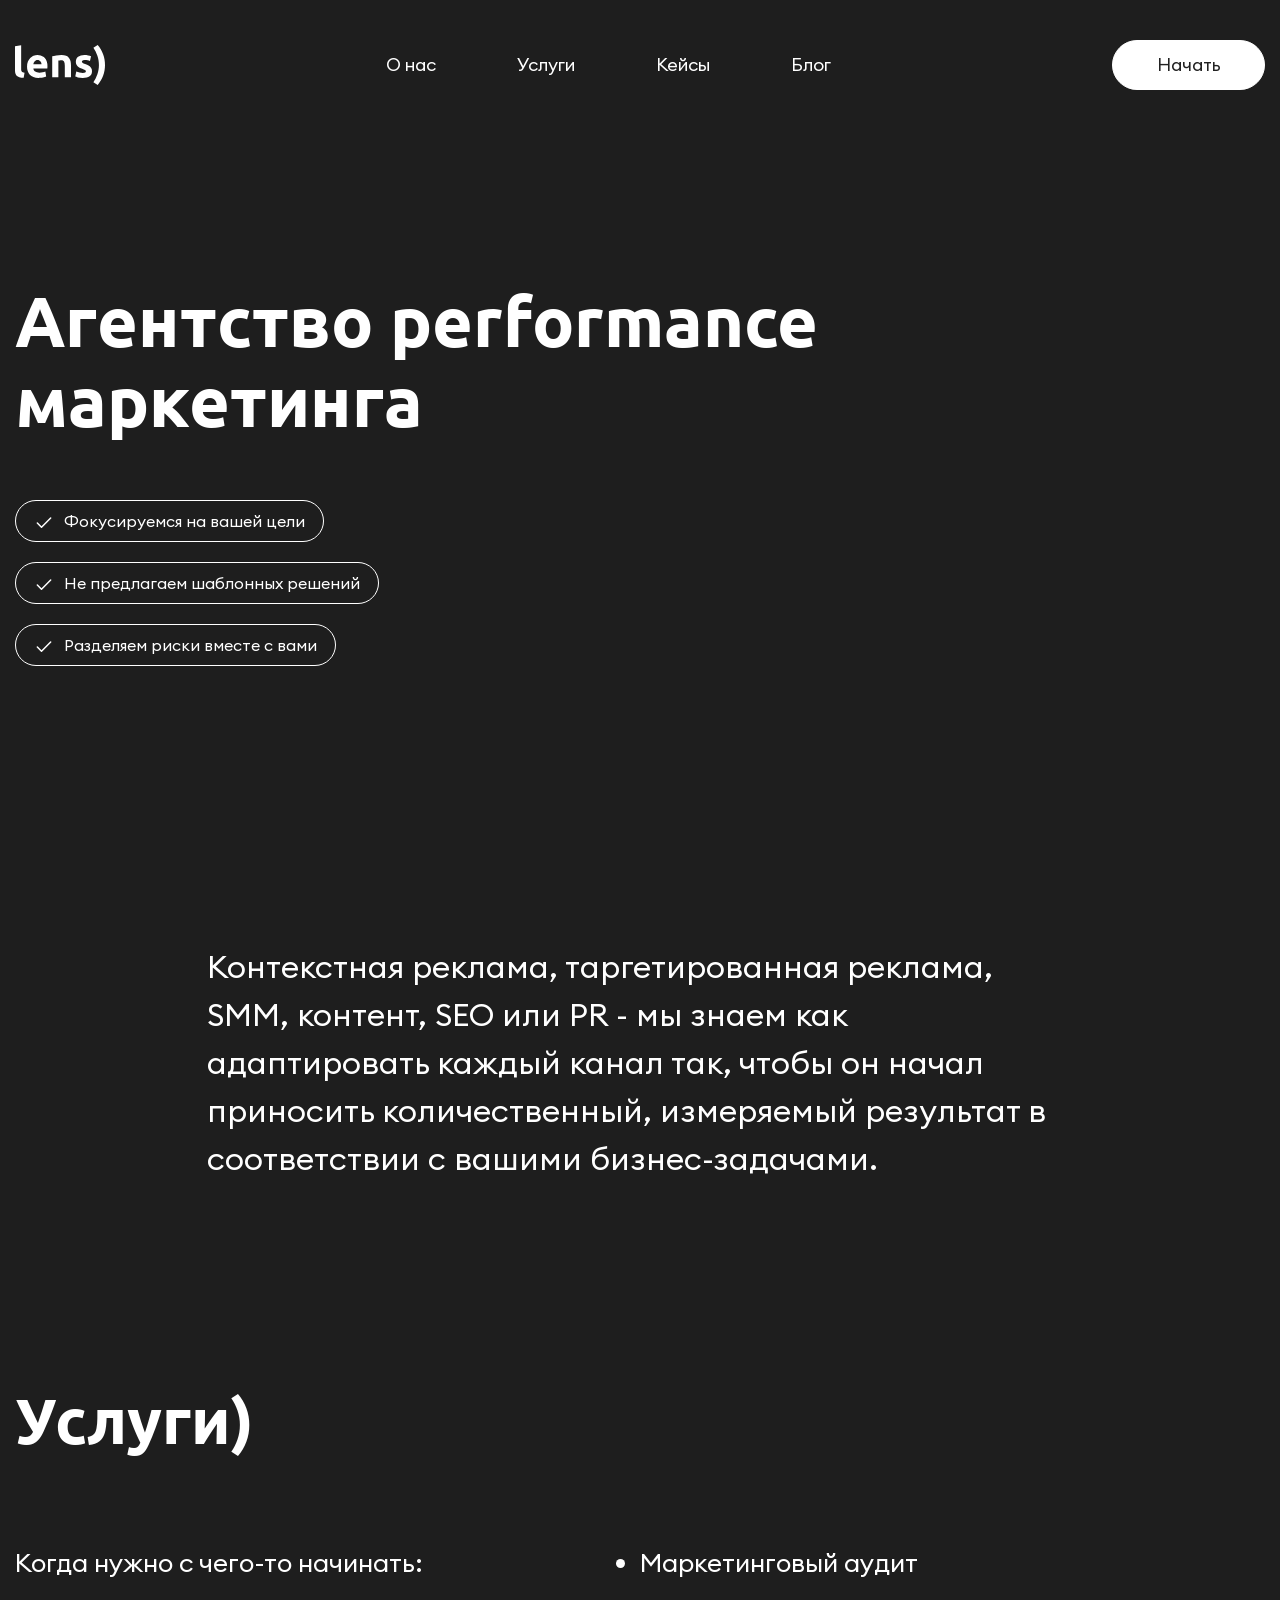
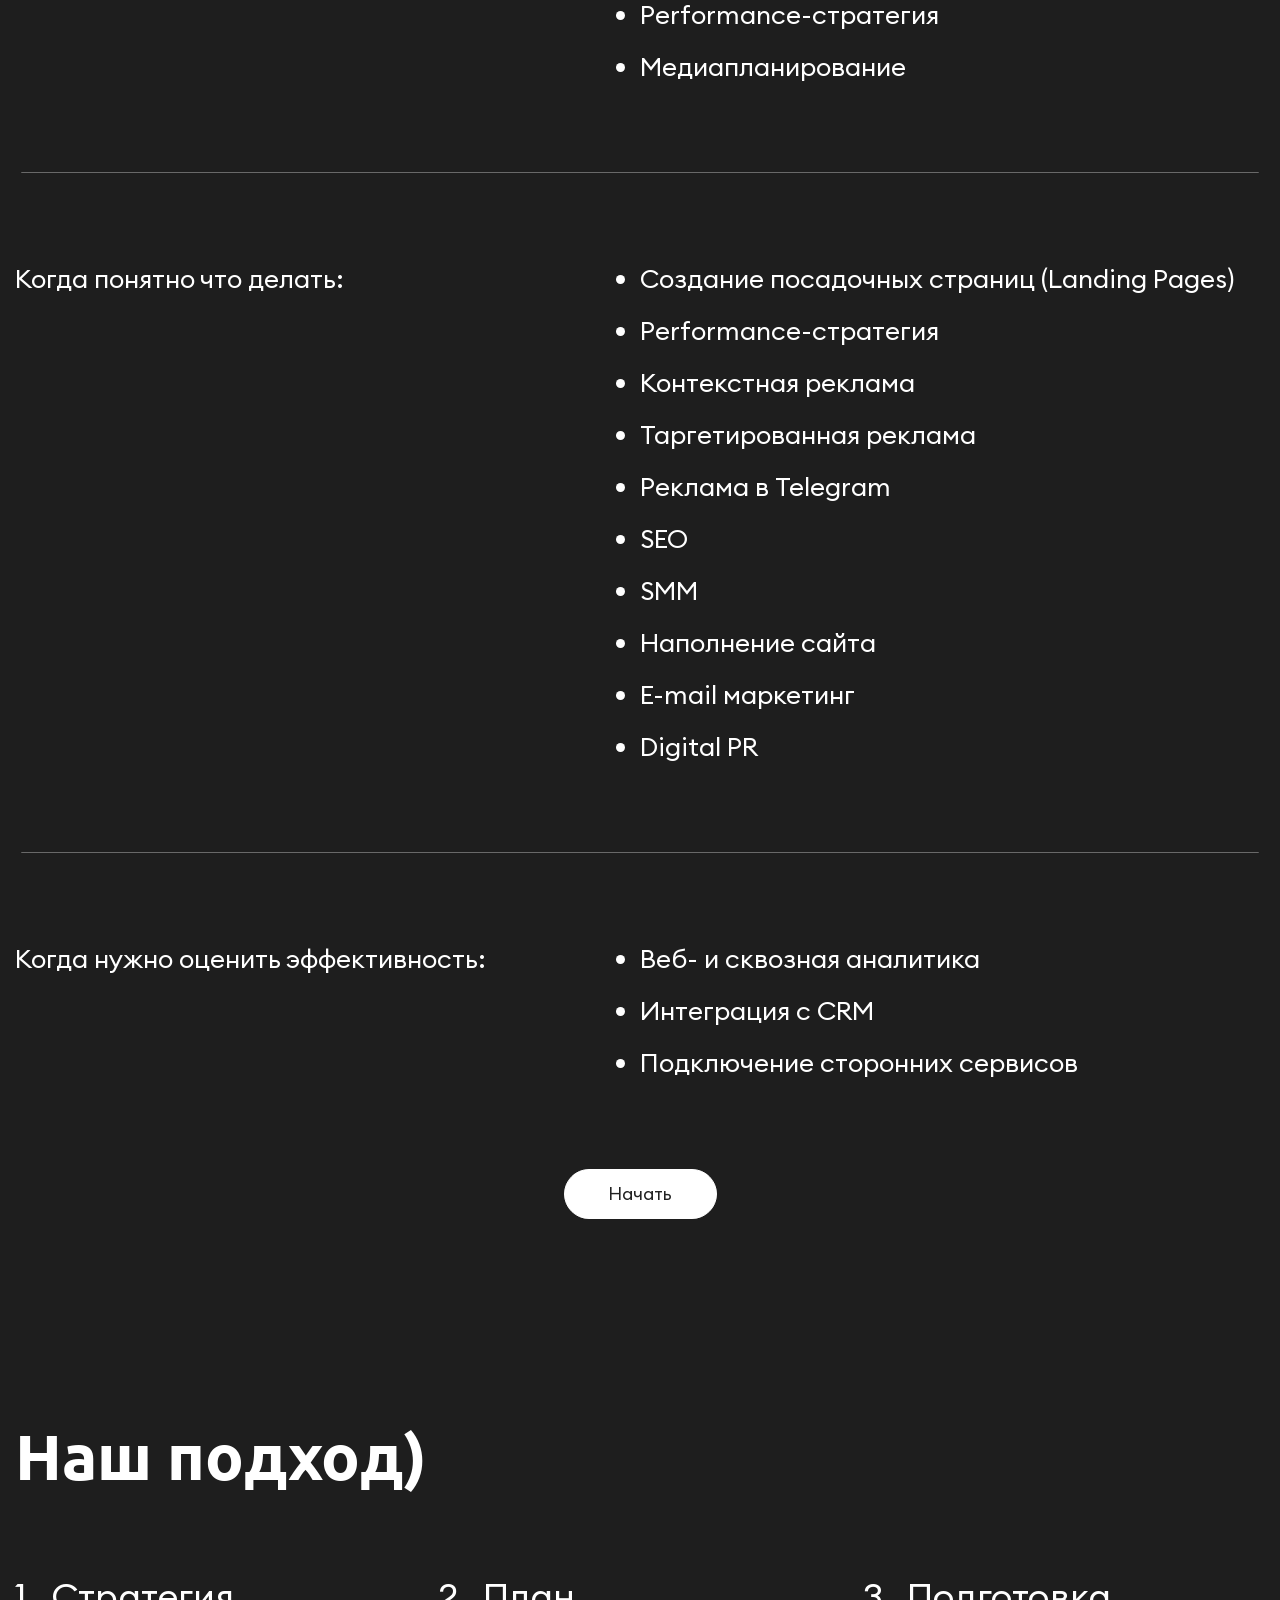
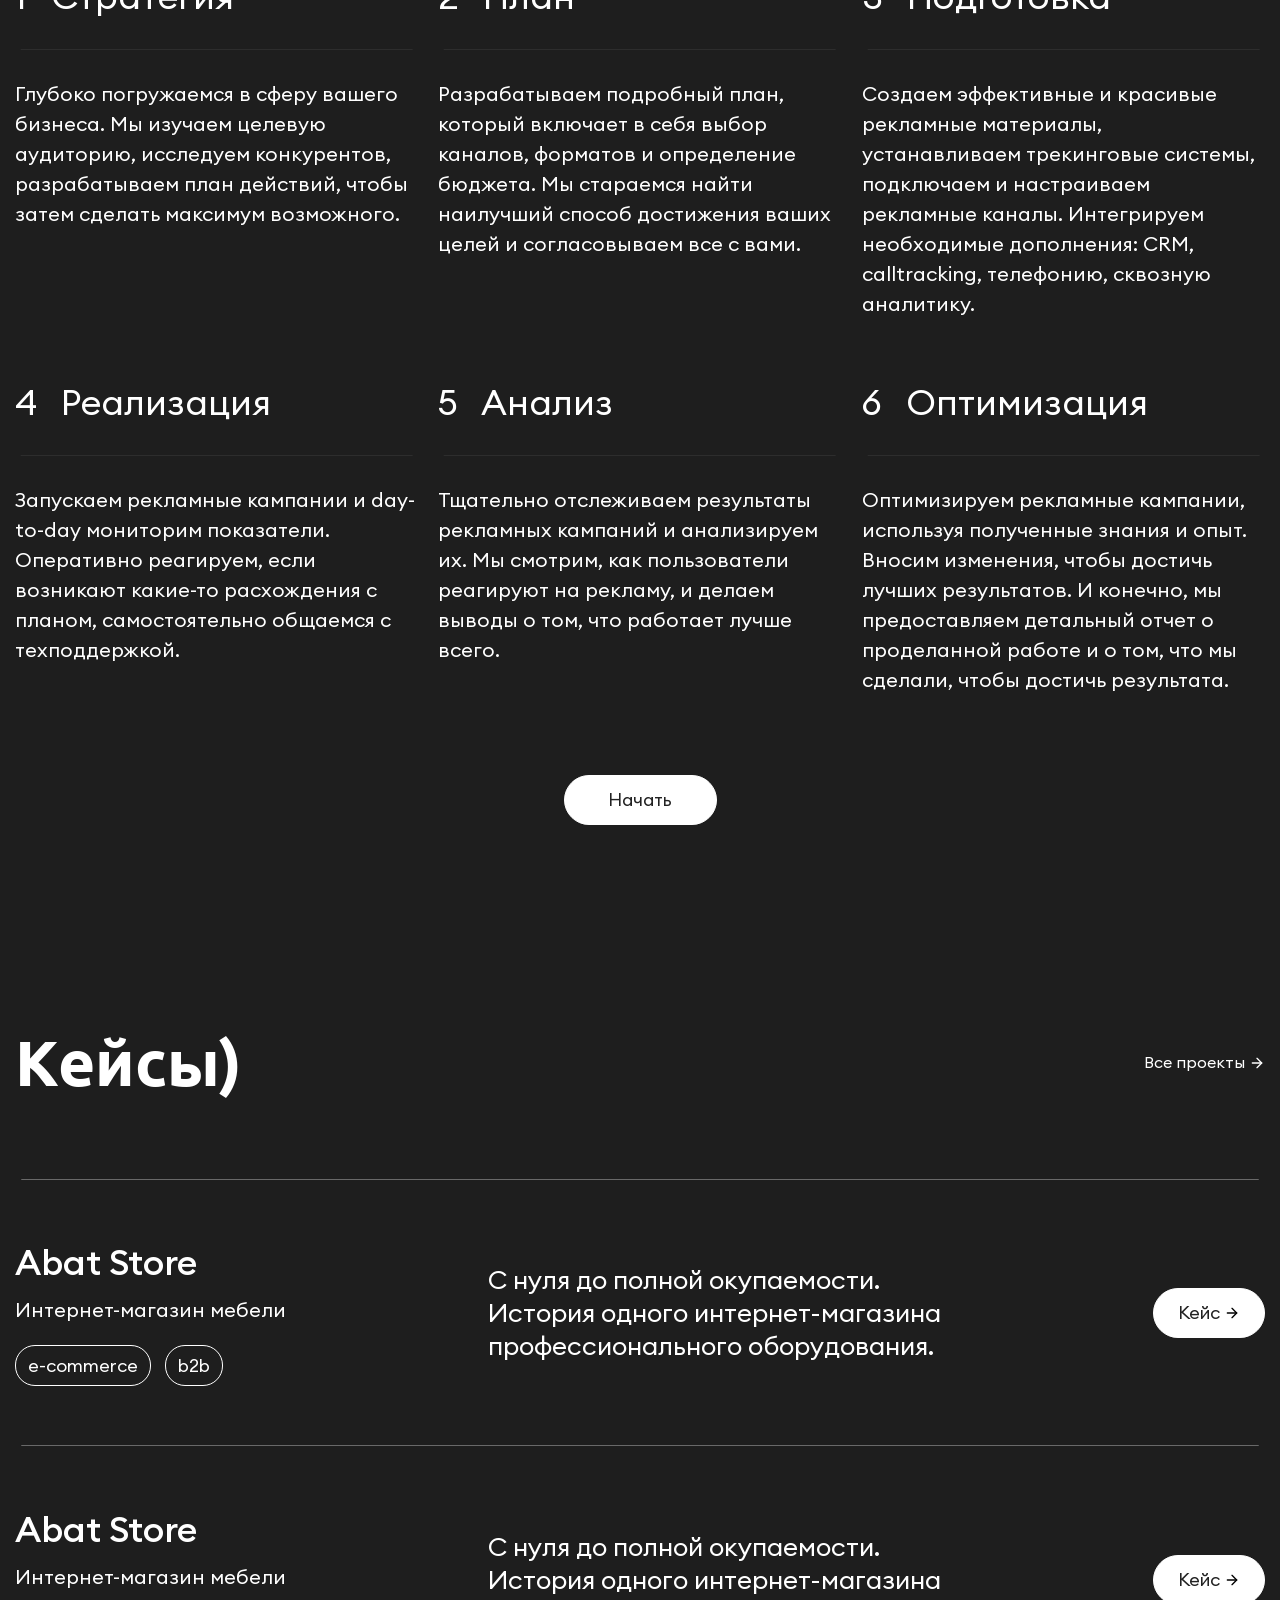
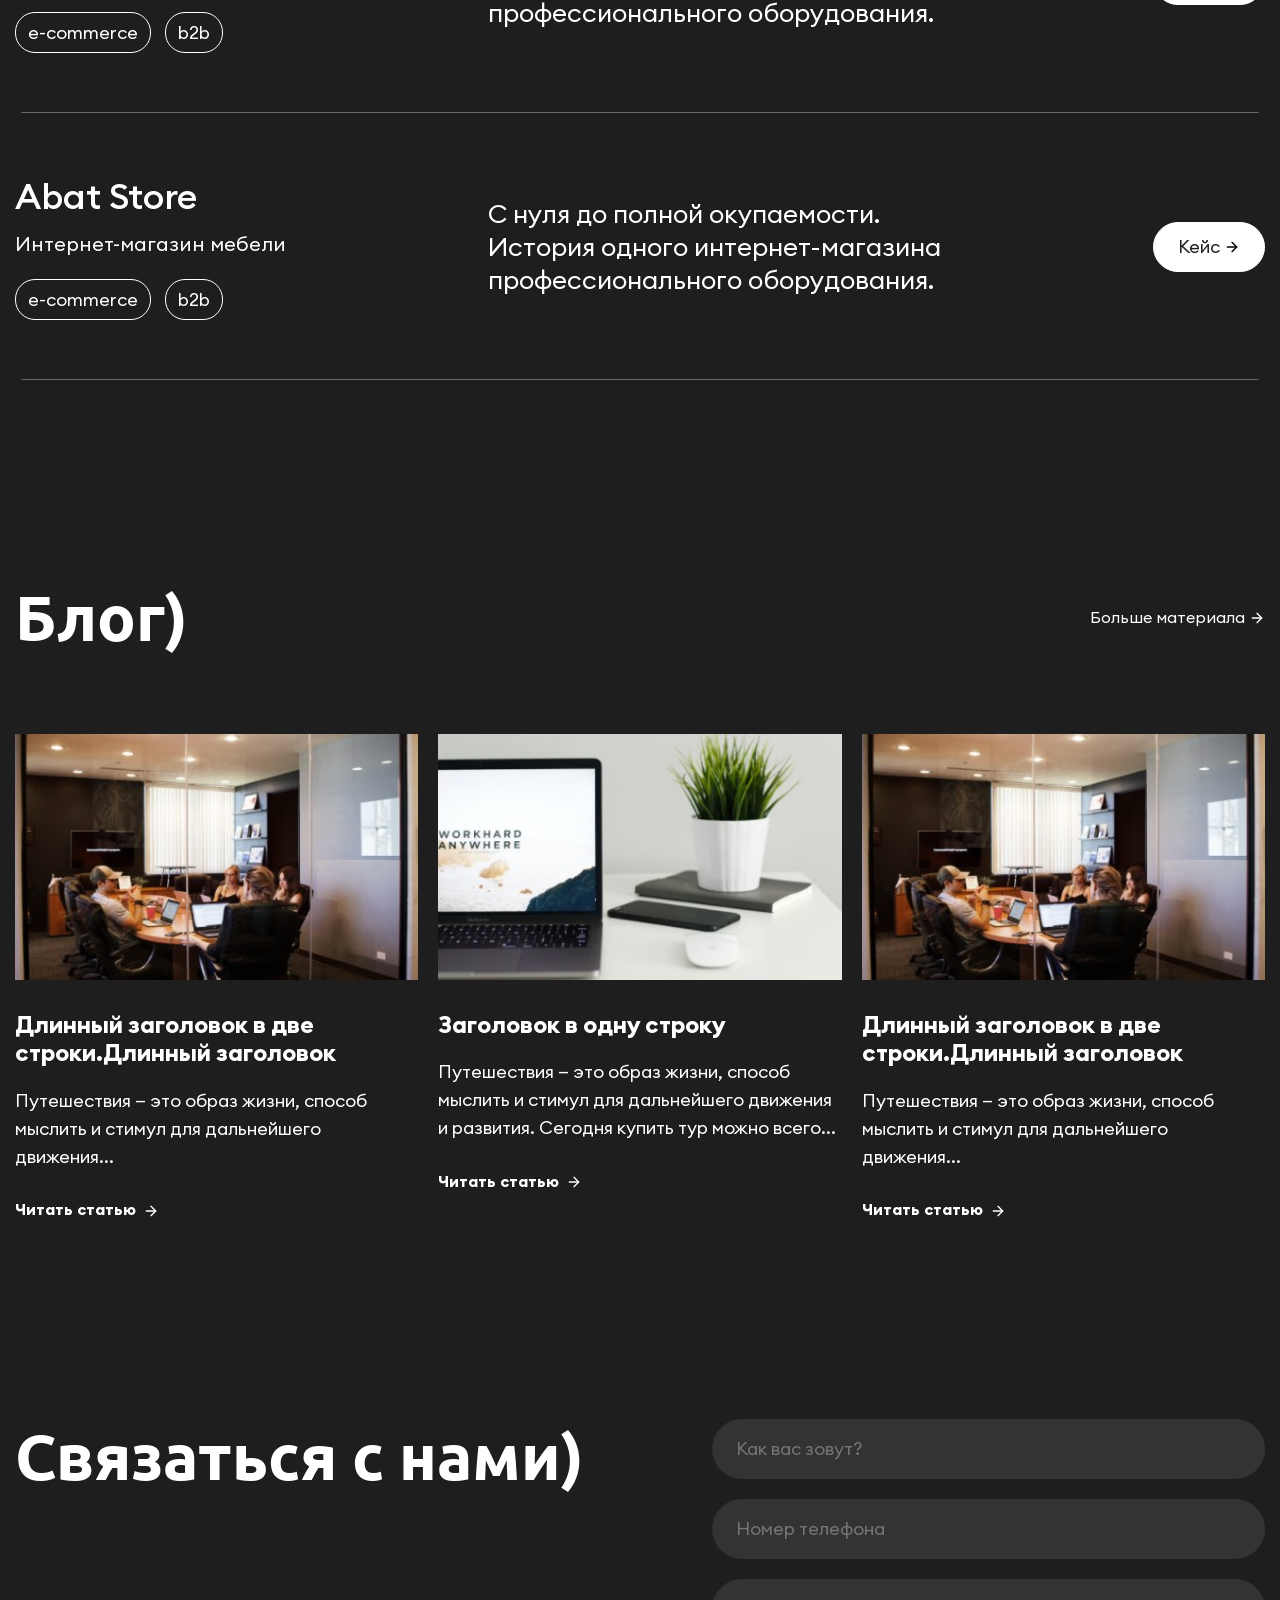
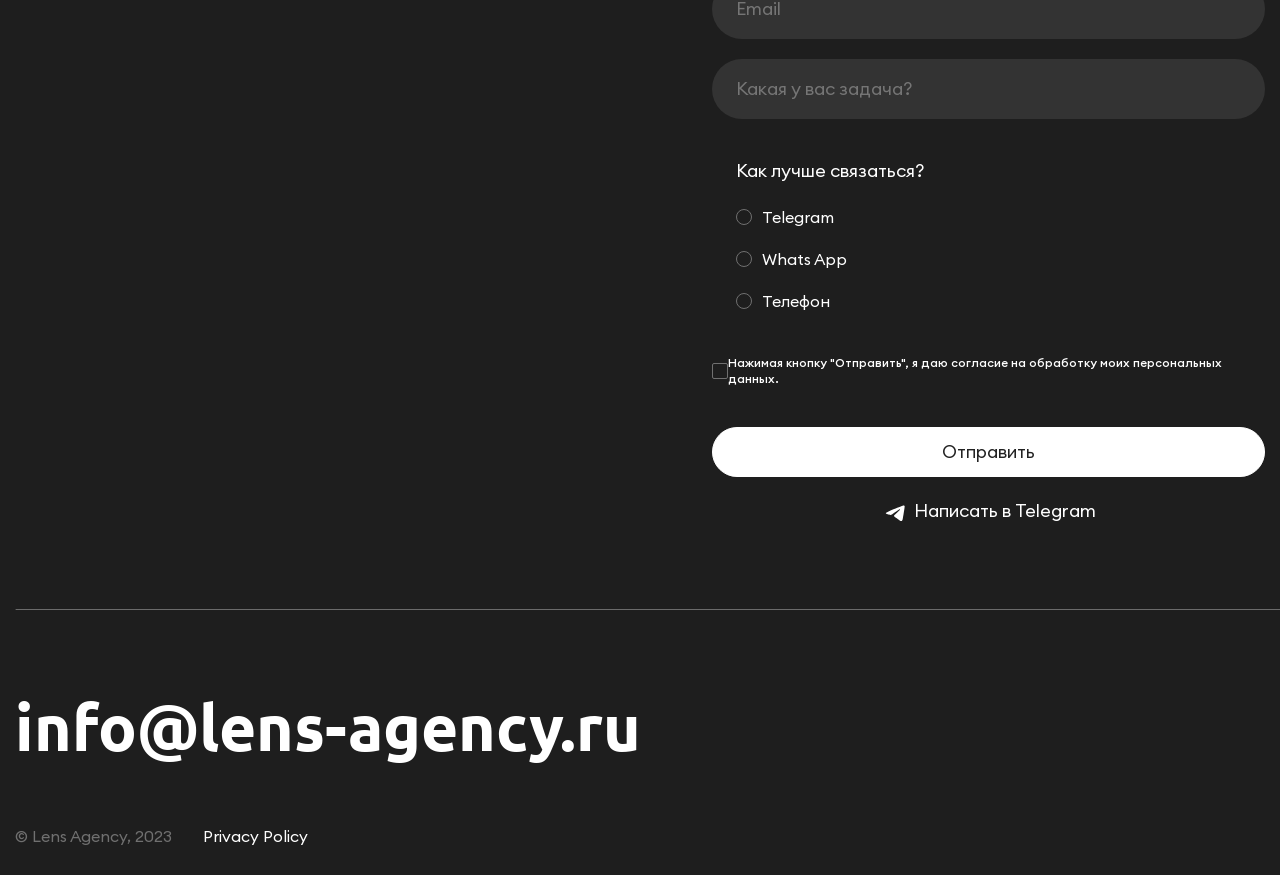
==== commit b45f9722: "created responsive" ====
--- a/pages/welcome.html
+++ b/pages/welcome.html
@@ -18,7 +18,7 @@
   <body>
     <header class="header none1">
       <div class="header__wrapper">
-        <section class="navigation">
+        <section class="navigation none1">
           <div class="container">
             <div class="header__row">
               <a href="!#">
@@ -45,6 +45,28 @@
                 </ul>
               </nav>
               <button class="header__button button">Начать</button>
+              <div id="burgerIcon" class="burder__button">
+                <input
+                  type="checkbox"
+                  id="burger-checkbox"
+                  class="burger-checkbox"
+                />
+                <label
+                  id="burgerButton"
+                  class="burger"
+                  for="burger-checkbox"
+                ></label>
+              </div>
+              <nav class="header__nav_mobile">
+                <ul>
+                  <li><a href="#!">О нас</a></li>
+                  <li><a href="#!">Услуги</a></li>
+                  <li><a href="#!">Кейсы</a></li>
+                  <li><a href="#!">Блог</a></li>
+                </ul>
+                <button class="button button__header_mobile">Начать</button>
+              </nav>
+              <div class="overlay"></div>
             </div>
           </div>
         </section>
@@ -74,7 +96,6 @@
             </ul>
           </div>
         </section>
-        <!-- <img id="mirrorBg" src="/content/header/mirrorBg.png" alt="mirrorBg" /> -->
       </div>
     </header>
     <main class="main">
@@ -93,7 +114,7 @@
       <section class="services none1">
         <div class="container">
           <div class="default__title">
-            <h2 class="title2 title2_default">Услуги &#41;</h2>
+            <h2 class="title2 title2_default">Услуги&#41;</h2>
           </div>
           <div class="services__row">
             <div class="services__elem">
@@ -196,7 +217,7 @@
       <section class="approach none1">
         <div class="container">
           <div class="default__title">
-            <h2 class="title2 title2_default">Наш подход &#41;</h2>
+            <h2 class="title2 title2_default">Наш подход&#41;</h2>
           </div>
           <div class="approach__grid">
             <div class="approach__elem">
@@ -421,7 +442,7 @@
       <section class="case none1">
         <div class="container">
           <div class="default__title default__title_case">
-            <h2 class="title2 title2_default">Кейсы &#41;</h2>
+            <h2 class="title2 title2_default">Кейсы&#41;</h2>
             <a href="#!"
               >Все проекты
               <img src="/content/main/case/arrowWhite.svg" alt="arrowWhite"
@@ -613,7 +634,7 @@
       <section class="blog none1">
         <div class="container">
           <div class="default__title default__title_blog">
-            <h2 class="title2 title2_default">Блог &#41;</h2>
+            <h2 class="title2 title2_default">Блог&#41;</h2>
             <a href="#!"
               >Больше материала
               <img src="/content/main/case/arrowWhite.svg" alt="arrowWhite"
@@ -759,7 +780,7 @@
         <div class="container">
           <div class="connect__row">
             <div class="default__title">
-              <h2 class="title2 title2_default">Связаться с нами &#41;</h2>
+              <h2 class="title2 title2_default">Связаться с нами&#41;</h2>
             </div>
             <form class="connect__form">
               <div class="connect__inputs">
@@ -836,7 +857,7 @@
               </div>
               <div class="checkbox__wrapper_send">
                 <label class="custom-checkbox_send checkbox_wrapper">
-                  <input class="hidden-checkbox" type="radio" />
+                  <input class="hidden-checkbox" type="checkbox" />
                   <div class="checkbox_send">
                     <img
                       class="checkmark_send"
@@ -851,7 +872,7 @@
                 </label>
               </div>
               <div class="connect__button">
-                <button class="button button_connect">Отправить</button>
+                <button id="openPopup" class="button button_connect">Отправить</button>
               </div>
               <div class="connect__telegram">
                 <a href="!#">
@@ -887,9 +908,14 @@
             />
           </svg>
         </div>
+        <div id="connectPopup" class="connect__popup">
+          <h3>Вы в фокусе!</h3>
+          <span>Скоро свяжемся&#41;</span>
+          <button id="closePopup">Закрыть</button>
+        </div>
       </section>
     </main>
-    <footer class="footer">
+    <footer class="footer none1">
       <div class="container">
         <div class="footer__title">
           <h2 class="title2 title2_footer">info@lens-agency.ru</h2>
--- a/css/main.css
+++ b/css/main.css
@@ -1,6 +1,46 @@
 /* BASE */
 @import '/fonts/euclid/stylesheet.css';
 @import url(https://fonts.googleapis.com/css?family=Ubuntu:700);
+@-webkit-keyframes showPopup {
+  from {
+    visibility: hidden;
+    opacity: 0;
+  }
+  to {
+    opacity: 1;
+    visibility: visible;
+  }
+}
+@keyframes showPopup {
+  from {
+    visibility: hidden;
+    opacity: 0;
+  }
+  to {
+    opacity: 1;
+    visibility: visible;
+  }
+}
+@-webkit-keyframes hidePopup {
+  from {
+    visibility: visible;
+    opacity: 1;
+  }
+  to {
+    visibility: hidden;
+    opacity: 0;
+  }
+}
+@keyframes hidePopup {
+  from {
+    visibility: visible;
+    opacity: 1;
+  }
+  to {
+    visibility: hidden;
+    opacity: 0;
+  }
+}
 /* Reset and base styles  */
 * {
   padding: 0px;
@@ -117,6 +157,18 @@
   display: none !important;
 }
 
+.overlay {
+  position: fixed;
+  left: 0;
+  top: 0;
+  bottom: 0;
+  right: 0;
+  z-index: 8;
+  opacity: 0;
+  visibility: hidden;
+  background-color: rgba(0, 0, 0, 0.8);
+}
+
 .default__title_case, .default__title_blog {
   display: -webkit-box;
   display: -ms-flexbox;
@@ -127,7 +179,7 @@
   -webkit-box-pack: justify;
       -ms-flex-pack: justify;
           justify-content: space-between;
-  margin-bottom: 80px;
+  margin-bottom: clamp(40px, 1.591rem + 4.55vw, 80px);
 }
 .default__title_case a, .default__title_blog a {
   display: -webkit-box;
@@ -163,22 +215,25 @@
 .title1 {
   color: #ffffff;
   font-family: "Ubuntu", serif;
-  font-size: 70px;
+  font-size: clamp(32px, 1.136rem + 4.32vw, 70px);
   font-weight: 700;
-  line-height: 80px;
+  line-height: clamp(40px, 1.591rem + 4.55vw, 80px);
 }
 
 .title2 {
   color: #ffffff;
   font-family: "Ubuntu", serif;
-  font-size: 64px;
+  font-size: clamp(36px, 1.614rem + 3.18vw, 64px);
   font-weight: 700;
-  line-height: 74px;
+  line-height: clamp(40px, 1.727rem + 3.86vw, 74px);
+}
+.title2_footer {
+  font-size: clamp(29px, 1.017rem + 3.98vw, 64px);
 }
 
 .title3 {
   color: #ffffff;
-  font-size: 36px;
+  font-size: clamp(22px, 1.057rem + 1.59vw, 36px);
   font-weight: 400;
   line-height: 46px;
 }
@@ -186,12 +241,13 @@
   padding-right: 15px;
 }
 .title3_case {
+  line-height: clamp(28px, 1.341rem + 2.05vw, 46px);
   font-weight: 500;
 }
 
 .title4 {
   color: #ffffff;
-  font-size: 24px;
+  font-size: clamp(18px, 0.989rem + 0.68vw, 24px);
   font-weight: 700;
   line-height: 120%;
 }
@@ -201,23 +257,23 @@
   color: #ffffff;
 }
 .subtitle_info {
-  font-size: 32px;
+  font-size: clamp(18px, 0.807rem + 1.59vw, 32px);
   line-height: 150%;
 }
 .subtitle_services {
-  font-size: 26px;
+  font-size: clamp(16px, 0.773rem + 1.14vw, 26px);
   line-height: 200%;
 }
 .subtitle_approach {
-  font-size: 20px;
+  font-size: clamp(14px, 0.739rem + 0.68vw, 20px);
   line-height: 150%;
 }
 .subtitle_case {
-  font-size: 26px;
-  line-height: 33px;
+  font-size: clamp(16px, 0.773rem + 1.14vw, 26px);
+  line-height: clamp(20px, 0.955rem + 1.48vw, 33px);
 }
 .subtitle_blog {
-  font-size: 18px;
+  font-size: clamp(14px, 0.784rem + 0.45vw, 18px);
   line-height: 28px;
 }
 
@@ -341,7 +397,7 @@
 }
 
 .navigation {
-  margin-bottom: 150px;
+  margin-bottom: clamp(50px, 0.852rem + 11.36vw, 150px);
 }
 
 .header__row {
@@ -354,7 +410,7 @@
   -webkit-box-pack: justify;
       -ms-flex-pack: justify;
           justify-content: space-between;
-  padding: 40px 0;
+  padding: clamp(30px, 1.648rem + 1.14vw, 40px) 0;
 }
 
 .header__list {
@@ -376,19 +432,141 @@
   line-height: 24px;
 }
 
-#mirrorBg {
+.burder__button {
+  display: none;
+}
+
+@media screen and (max-width: 1000px) {
+  .header__nav, .header__button {
+    display: none;
+  }
+  .burder__button {
+    display: block;
+  }
+}
+.header__nav_mobile {
+  position: fixed;
+  left: 50%;
+  top: 30%;
+  -webkit-transform: translate(-50%, -50%);
+          transform: translate(-50%, -50%);
+  z-index: 10;
+  opacity: 0;
+  visibility: hidden;
+  display: -webkit-box;
+  display: -ms-flexbox;
+  display: flex;
+  -webkit-box-orient: vertical;
+  -webkit-box-direction: normal;
+      -ms-flex-direction: column;
+          flex-direction: column;
+  row-gap: 60px;
+}
+.header__nav_mobile ul {
+  display: -webkit-box;
+  display: -ms-flexbox;
+  display: flex;
+  -webkit-box-orient: vertical;
+  -webkit-box-direction: normal;
+      -ms-flex-direction: column;
+          flex-direction: column;
+  -webkit-box-align: center;
+      -ms-flex-align: center;
+          align-items: center;
+  row-gap: 10px;
+}
+.header__nav_mobile li {
+  color: #ffffff !important;
+  font-size: 24px;
+  font-weight: 400;
+  line-height: 24px;
+}
+
+.show__nav_modile {
+  -webkit-animation: showPopup 0.3s forwards linear;
+          animation: showPopup 0.3s forwards linear;
+}
+
+.hide__nav_modile {
+  -webkit-animation: hidePopup 0.3s forwards linear;
+          animation: hidePopup 0.3s forwards linear;
+}
+
+.burger-checkbox {
   position: absolute;
-  right: 0;
+  visibility: hidden;
+}
+
+.burger {
+  cursor: pointer;
+  display: block;
+  position: relative;
+  border: none;
+  background: transparent;
+  width: 40px;
+  height: 26px;
+  z-index: 102;
+}
+
+.burger::before,
+.burger::after {
+  content: "";
+  left: 0;
+  position: absolute;
+  display: block;
+  width: 100%;
+  height: 4px;
+  border-radius: 10px;
+  background: #fff;
+}
+
+.burger::before {
+  top: 0;
+  -webkit-box-shadow: 0 11px 0 #fff;
+          box-shadow: 0 11px 0 #fff;
+  -webkit-transition: top 0.3s 0.15s, -webkit-box-shadow 0.3s 0.15s, -webkit-transform 0.3s;
+  transition: top 0.3s 0.15s, -webkit-box-shadow 0.3s 0.15s, -webkit-transform 0.3s;
+  transition: box-shadow 0.3s 0.15s, top 0.3s 0.15s, transform 0.3s;
+  transition: box-shadow 0.3s 0.15s, top 0.3s 0.15s, transform 0.3s, -webkit-box-shadow 0.3s 0.15s, -webkit-transform 0.3s;
+}
+
+.burger::after {
   bottom: 0;
+  -webkit-transition: bottom 0.3s 0.15s, -webkit-transform 0.3s;
+  transition: bottom 0.3s 0.15s, -webkit-transform 0.3s;
+  transition: bottom 0.3s 0.15s, transform 0.3s;
+  transition: bottom 0.3s 0.15s, transform 0.3s, -webkit-transform 0.3s;
+}
+
+.burger-checkbox:checked + .burger::before {
+  top: 11px;
+  -webkit-transform: rotate(45deg);
+          transform: rotate(45deg);
+  -webkit-box-shadow: 0 6px 0 rgba(0, 0, 0, 0);
+          box-shadow: 0 6px 0 rgba(0, 0, 0, 0);
+  -webkit-transition: top 0.3s, -webkit-box-shadow 0.15s, -webkit-transform 0.3s 0.15s;
+  transition: top 0.3s, -webkit-box-shadow 0.15s, -webkit-transform 0.3s 0.15s;
+  transition: box-shadow 0.15s, top 0.3s, transform 0.3s 0.15s;
+  transition: box-shadow 0.15s, top 0.3s, transform 0.3s 0.15s, -webkit-box-shadow 0.15s, -webkit-transform 0.3s 0.15s;
+}
+
+.burger-checkbox:checked + .burger::after {
+  bottom: 11px;
+  -webkit-transform: rotate(-45deg);
+          transform: rotate(-45deg);
+  -webkit-transition: bottom 0.3s, -webkit-transform 0.3s 0.15s;
+  transition: bottom 0.3s, -webkit-transform 0.3s 0.15s;
+  transition: bottom 0.3s, transform 0.3s 0.15s;
+  transition: bottom 0.3s, transform 0.3s 0.15s, -webkit-transform 0.3s 0.15s;
 }
 
 .hero {
-  padding-bottom: 184px;
+  padding-bottom: clamp(0px, -4.182rem + 20.91vw, 184px);
 }
 
 .hero__title {
   max-width: 830px;
-  margin-bottom: 59px;
+  margin-bottom: clamp(30px, 1.193rem + 3.41vw, 60px);
 }
 
 .hero__list {
@@ -402,16 +580,21 @@
   -webkit-box-align: start;
       -ms-flex-align: start;
           align-items: start;
-  row-gap: 20px;
+  row-gap: clamp(12px, 0.568rem + 0.91vw, 20px);
 }
 
 .hero__item {
-  display: inline;
+  display: -webkit-inline-box;
+  display: -ms-inline-flexbox;
+  display: inline-flex;
+  -webkit-box-align: center;
+      -ms-flex-align: center;
+          align-items: center;
   border: 1px solid #ffffff;
   border-radius: 40px;
-  padding: 8px 18px;
-  color: #ffffff;
-  font-size: 16px;
+  padding: clamp(6px, 0.33rem + 0.23vw, 8px) clamp(16px, 0.955rem + 0.23vw, 18px);
+  color: #ffffff;
+  font-size: clamp(12px, 0.659rem + 0.45vw, 16px);
   font-weight: 400;
   line-height: 150%;
 }
@@ -430,7 +613,7 @@
 }
 
 .services {
-  padding: 200px 0;
+  padding: clamp(130px, 6.534rem + 7.95vw, 200px) 0;
 }
 
 .button__services {
@@ -443,12 +626,12 @@
   display: grid;
   -ms-grid-columns: 1fr 1fr;
   grid-template-columns: 1fr 1fr;
-  padding: 80px 0;
+  padding: clamp(40px, 1.591rem + 4.55vw, 80px) 0;
 }
 
 .services__elem_item {
   color: #ffffff;
-  font-size: 26px;
+  font-size: clamp(16px, 0.773rem + 1.14vw, 26px);
   font-weight: 400;
   line-height: 200%;
   list-style-type: disc;
@@ -459,8 +642,20 @@
   bottom: 0;
 }
 
+@media screen and (max-width: 1000px) {
+  .services__elem {
+    -ms-grid-columns: 1fr;
+    grid-template-columns: 1fr;
+  }
+  .services__elem_list {
+    margin-left: 30px;
+  }
+  .services__elem_subtitle {
+    margin-bottom: 24px;
+  }
+}
 .approach {
-  padding-bottom: 200px;
+  padding-bottom: clamp(130px, 6.534rem + 7.95vw, 200px);
 }
 
 .approach__grid {
@@ -471,17 +666,29 @@
   -webkit-column-gap: 20px;
      -moz-column-gap: 20px;
           column-gap: 20px;
-  row-gap: 60px;
-  margin: 80px 0;
-}
-
+  row-gap: clamp(35px, 1.619rem + 2.84vw, 60px);
+  margin: clamp(40px, 1.591rem + 4.55vw, 80px) 0;
+}
+
+@media screen and (max-width: 1000px) {
+  .approach__grid {
+    -ms-grid-columns: 1fr 1fr;
+    grid-template-columns: 1fr 1fr;
+  }
+}
+@media screen and (max-width: 630px) {
+  .approach__grid {
+    -ms-grid-columns: 1fr;
+    grid-template-columns: 1fr;
+  }
+}
 .approach__elem_title {
   position: relative;
-  padding-bottom: 30px;
+  padding-bottom: clamp(22px, 1.193rem + 0.91vw, 30px);
 }
 
 .approach__elem_subtitle {
-  padding-top: 30px;
+  padding-top: clamp(22px, 1.193rem + 0.91vw, 30px);
 }
 
 .svg_approach {
@@ -490,7 +697,7 @@
 }
 
 .case {
-  padding-bottom: 200px;
+  padding-bottom: clamp(130px, 6.534rem + 7.95vw, 200px);
 }
 
 .case__elem {
@@ -504,7 +711,11 @@
   -webkit-box-pack: justify;
       -ms-flex-pack: justify;
           justify-content: space-between;
-  padding: 60px 0;
+  row-gap: clamp(30px, 1.648rem + 1.14vw, 40px);
+  -webkit-column-gap: 60px;
+     -moz-column-gap: 60px;
+          column-gap: 60px;
+  padding: clamp(40px, 2.045rem + 2.27vw, 60px) 0;
 }
 
 .case__type_title {
@@ -512,9 +723,9 @@
 }
 
 .case__type_span {
-  margin-bottom: 40px;
-  color: #ffffff;
-  font-size: 20px;
+  margin-bottom: clamp(20px, 0.795rem + 2.27vw, 20px);
+  color: #ffffff;
+  font-size: clamp(12px, 0.568rem + 0.91vw, 20px);
   font-weight: 400;
   line-height: 150%;
 }
@@ -526,9 +737,9 @@
   -webkit-box-align: center;
       -ms-flex-align: center;
           align-items: center;
-  -webkit-column-gap: 14px;
-     -moz-column-gap: 14px;
-          column-gap: 14px;
+  -webkit-column-gap: clamp(5px, 0.108rem + 1.02vw, 14px);
+     -moz-column-gap: clamp(5px, 0.108rem + 1.02vw, 14px);
+          column-gap: clamp(5px, 0.108rem + 1.02vw, 14px);
 }
 
 .case__type_tag {
@@ -541,9 +752,9 @@
   justify-items: center;
   border: 1px solid #ffffff;
   border-radius: 20px;
-  padding: 8px 12px;
-  color: #ffffff;
-  font-size: 18px;
+  padding: clamp(6px, 0.33rem + 0.23vw, 8px) clamp(10px, 0.58rem + 0.23vw, 12px);
+  color: #ffffff;
+  font-size: clamp(14px, 0.784rem + 0.45vw, 18px);
   font-weight: 400;
   line-height: 23px;
 }
@@ -564,20 +775,52 @@
   bottom: 0;
 }
 
+@media screen and (max-width: 1000px) {
+  .case__elem {
+    display: -ms-grid;
+    display: grid;
+    -ms-grid-columns: 2fr 1fr;
+    grid-template-columns: 2fr 1fr;
+  }
+  .case__elem_type {
+    -ms-grid-column-span: 2;
+    grid-column: span 2;
+  }
+  .case__elem_subtitle {
+    max-width: unset;
+  }
+  .case__elem_button {
+    -ms-grid-column-align: end;
+        justify-self: end;
+  }
+}
+@media screen and (max-width: 630px) {
+  .case__elem {
+    -ms-grid-columns: 1fr;
+    grid-template-columns: 1fr;
+  }
+  .case__elem_button {
+    -ms-grid-column-align: center;
+        justify-self: center;
+  }
+  .case__elem_type {
+    grid-column: unset;
+  }
+}
 .blog {
-  padding-bottom: 200px;
+  padding-bottom: clamp(130px, 6.534rem + 7.95vw, 200px);
 }
 
 .blog__image {
-  margin-bottom: 30px;
+  margin-bottom: clamp(20px, 1.023rem + 1.14vw, 30px);
 }
 
 .blog__title {
-  margin-bottom: 20px;
+  margin-bottom: clamp(10px, 0.398rem + 1.14vw, 20px);
 }
 
 .blog__subtitle {
-  margin-bottom: 30px;
+  margin-bottom: clamp(24px, 1.364rem + 0.68vw, 30px);
 }
 
 .blog__link {
@@ -607,6 +850,11 @@
           transform: translateY(-3px);
 }
 
+@media screen and (max-width: 630px) {
+  .blog__image {
+    width: 100%;
+  }
+}
 .connect {
   position: relative;
   padding-bottom: 82px;
@@ -622,6 +870,10 @@
   -webkit-box-pack: justify;
       -ms-flex-pack: justify;
           justify-content: space-between;
+  -webkit-column-gap: 30px;
+     -moz-column-gap: 30px;
+          column-gap: 30px;
+  row-gap: 50px;
 }
 
 .connect__form {
@@ -643,8 +895,8 @@
   -webkit-box-direction: normal;
       -ms-flex-direction: column;
           flex-direction: column;
-  row-gap: 20px;
-  margin-bottom: 40px;
+  row-gap: clamp(10px, 0.398rem + 1.14vw, 20px);
+  margin-bottom: clamp(25px, 1.222rem + 1.7vw, 40px);
 }
 
 .connect__input {
@@ -670,7 +922,7 @@
       -ms-flex-direction: column;
           flex-direction: column;
   row-gap: 14px;
-  margin-top: 20px;
+  margin-top: clamp(15px, 0.824rem + 0.57vw, 20px);
 }
 .connect__radios label {
   color: #ffffff;
@@ -684,7 +936,7 @@
 }
 
 .connect__button {
-  margin-top: 30px;
+  margin-top: clamp(30px, 1.648rem + 1.14vw, 40px);
 }
 
 .connect__telegram {
@@ -708,6 +960,17 @@
   bottom: 0;
 }
 
+@media screen and (max-width: 1000px) {
+  .connect__row {
+    -webkit-box-orient: vertical;
+    -webkit-box-direction: normal;
+        -ms-flex-direction: column;
+            flex-direction: column;
+    -webkit-box-align: center;
+        -ms-flex-align: center;
+            align-items: center;
+  }
+}
 .custom-checkbox {
   display: -webkit-box;
   display: -ms-flexbox;
@@ -808,12 +1071,99 @@
   display: block;
 }
 
+@media screen and (max-width: 630px) {
+  .custom-checkbox_send {
+    display: none;
+  }
+}
+.connect__popup {
+  position: fixed;
+  left: 50%;
+  top: 50%;
+  -webkit-transform: translate(-50%, -50%);
+          transform: translate(-50%, -50%);
+  z-index: 10;
+  display: -webkit-box;
+  display: -ms-flexbox;
+  display: flex;
+  -webkit-box-orient: vertical;
+  -webkit-box-direction: normal;
+      -ms-flex-direction: column;
+          flex-direction: column;
+  -webkit-box-align: center;
+      -ms-flex-align: center;
+          align-items: center;
+  -webkit-box-pack: center;
+      -ms-flex-pack: center;
+          justify-content: center;
+  max-width: 532px;
+  width: 100%;
+  max-height: 532px;
+  height: 100%;
+  border-radius: 50%;
+  -webkit-box-shadow: 0px 0px 28.51px 0px rgb(255, 255, 255), 0px 0px 57.03px 0px rgb(255, 255, 255), 0px 0px 199.6px 0px rgb(255, 255, 255), 0px 0px 399.2px 0px rgb(255, 255, 255), 0px 0px 684.34px 0px rgb(255, 255, 255), 0px 0px 1197.6px 0px rgb(255, 255, 255);
+          box-shadow: 0px 0px 28.51px 0px rgb(255, 255, 255), 0px 0px 57.03px 0px rgb(255, 255, 255), 0px 0px 199.6px 0px rgb(255, 255, 255), 0px 0px 399.2px 0px rgb(255, 255, 255), 0px 0px 684.34px 0px rgb(255, 255, 255), 0px 0px 1197.6px 0px rgb(255, 255, 255);
+  background: rgb(255, 255, 255);
+  opacity: 0;
+  visibility: hidden;
+}
+.connect__popup h3 {
+  color: #222222;
+  font-family: "Ubuntu", serif;
+  font-size: 48px;
+  font-weight: 700;
+  line-height: 55px;
+  margin-bottom: 20px;
+}
+.connect__popup span {
+  color: #222222;
+  font-size: 20px;
+  font-weight: 400;
+  line-height: 150%;
+  margin-bottom: 40px;
+}
+.connect__popup button {
+  display: -webkit-box;
+  display: -ms-flexbox;
+  display: flex;
+  -webkit-box-align: center;
+      -ms-flex-align: center;
+          align-items: center;
+  -webkit-box-pack: center;
+      -ms-flex-pack: center;
+          justify-content: center;
+  border: 1px solid #222222;
+  border-radius: 60px;
+  background-color: #ffffff;
+  padding: 12px 38px;
+  color: #222222;
+  font-size: 18px;
+  font-weight: 400;
+  line-height: 24px;
+  -webkit-transition: all 0.1s linear;
+  transition: all 0.1s linear;
+}
+.connect__popup button:hover {
+  background-color: #222222;
+  color: #ffffff;
+}
+
+.showPopup-animation {
+  -webkit-animation: showPopup 1s ease-out forwards;
+          animation: showPopup 1s ease-out forwards;
+}
+
+.hidePopup-animation {
+  -webkit-animation: hidePopup 1s ease-out forwards;
+          animation: hidePopup 1s ease-out forwards;
+}
+
 .footer {
-  padding: 80px 0 27px;
+  padding: clamp(40px, 1.591rem + 4.55vw, 80px) 0 clamp(20px, 1.091rem + 0.8vw, 27px);
 }
 
 .footer__title {
-  margin-bottom: 60px;
+  margin-bottom: clamp(20px, 0.341rem + 4.55vw, 60px);
 }
 
 .footer__info {
@@ -830,16 +1180,26 @@
 
 .footer__copyright {
   color: #707070;
-  font-size: 16px;
+  font-size: clamp(12px, 0.659rem + 0.45vw, 16px);
   font-weight: 400;
   line-height: 24px;
 }
 
 .footer__policy {
   color: #ffffff;
-  font-size: 16px;
+  font-size: clamp(12px, 0.659rem + 0.45vw, 16px);
   font-weight: 400;
   line-height: 24px;
 }
 
+@media screen and (max-width: 320px) {
+  .footer__info {
+    -webkit-column-gap: unset;
+       -moz-column-gap: unset;
+            column-gap: unset;
+    -webkit-box-pack: justify;
+        -ms-flex-pack: justify;
+            justify-content: space-between;
+  }
+}
 /* BLOCK */
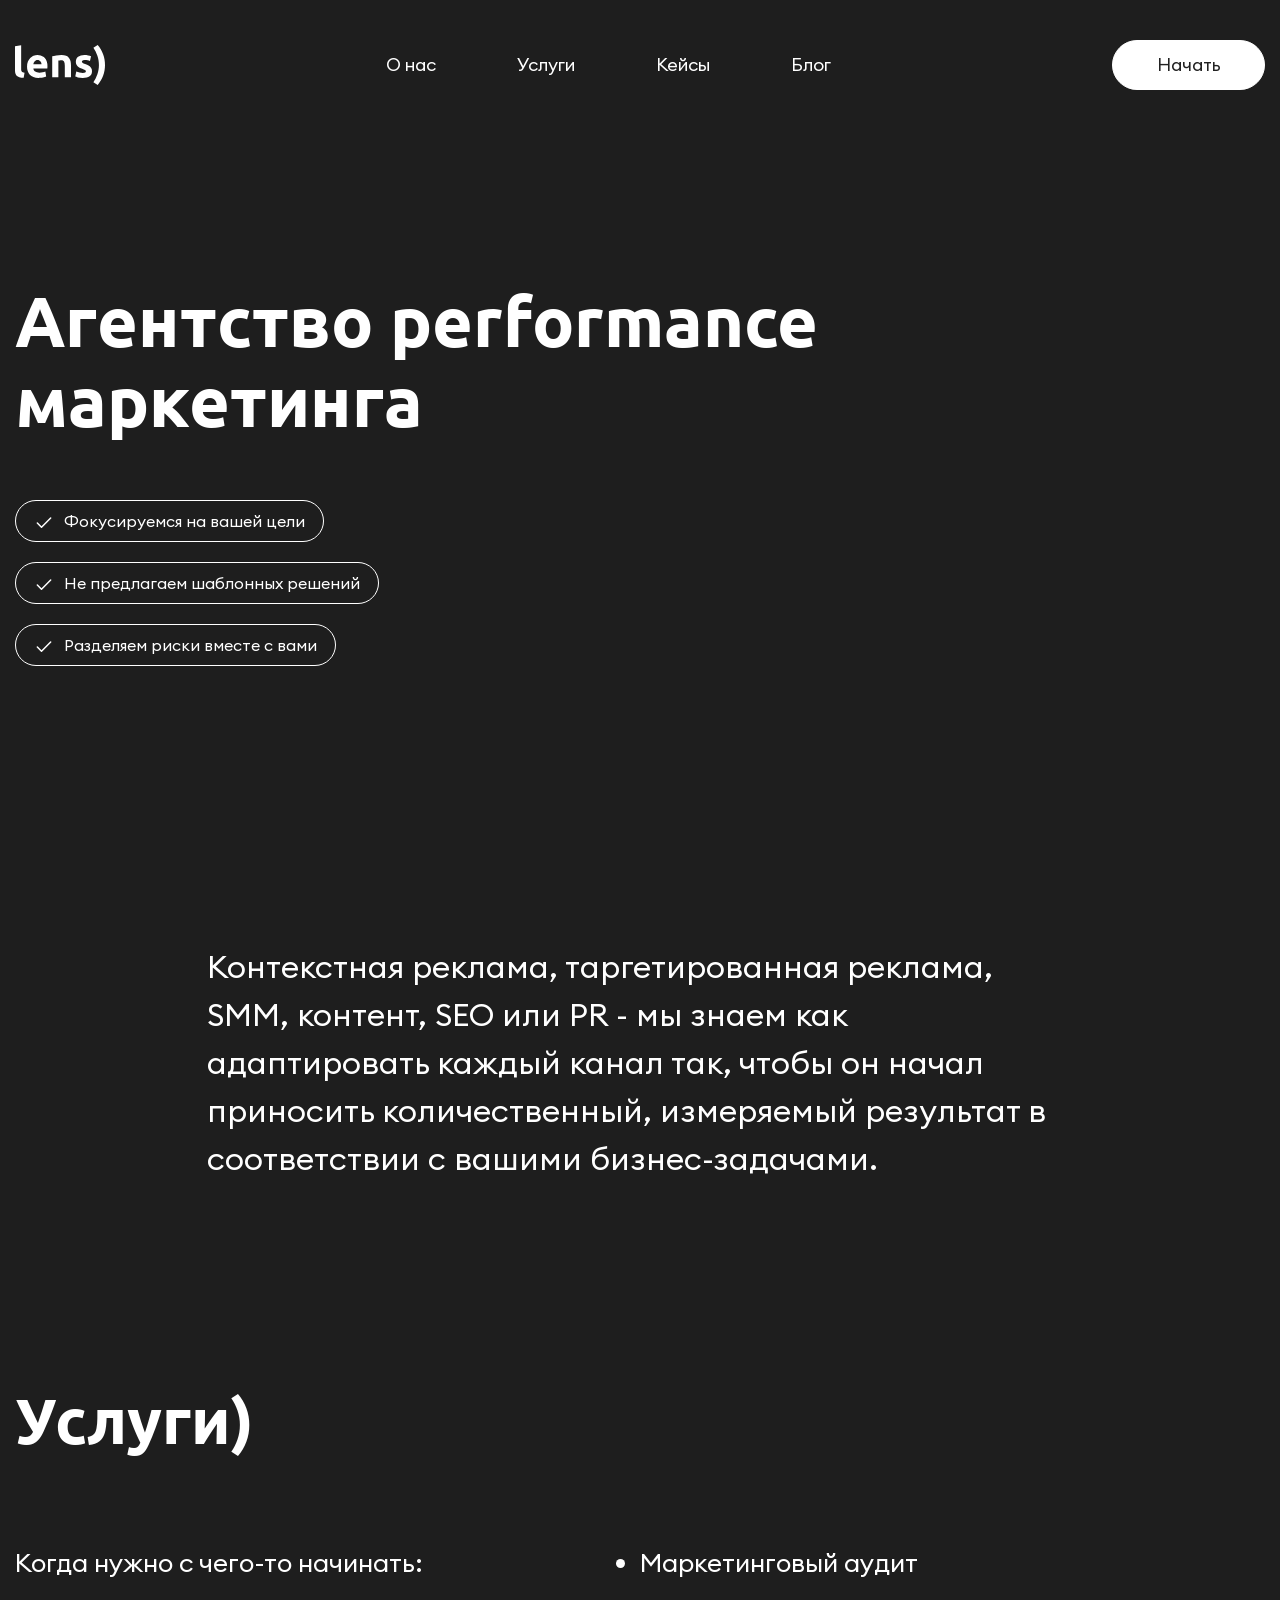
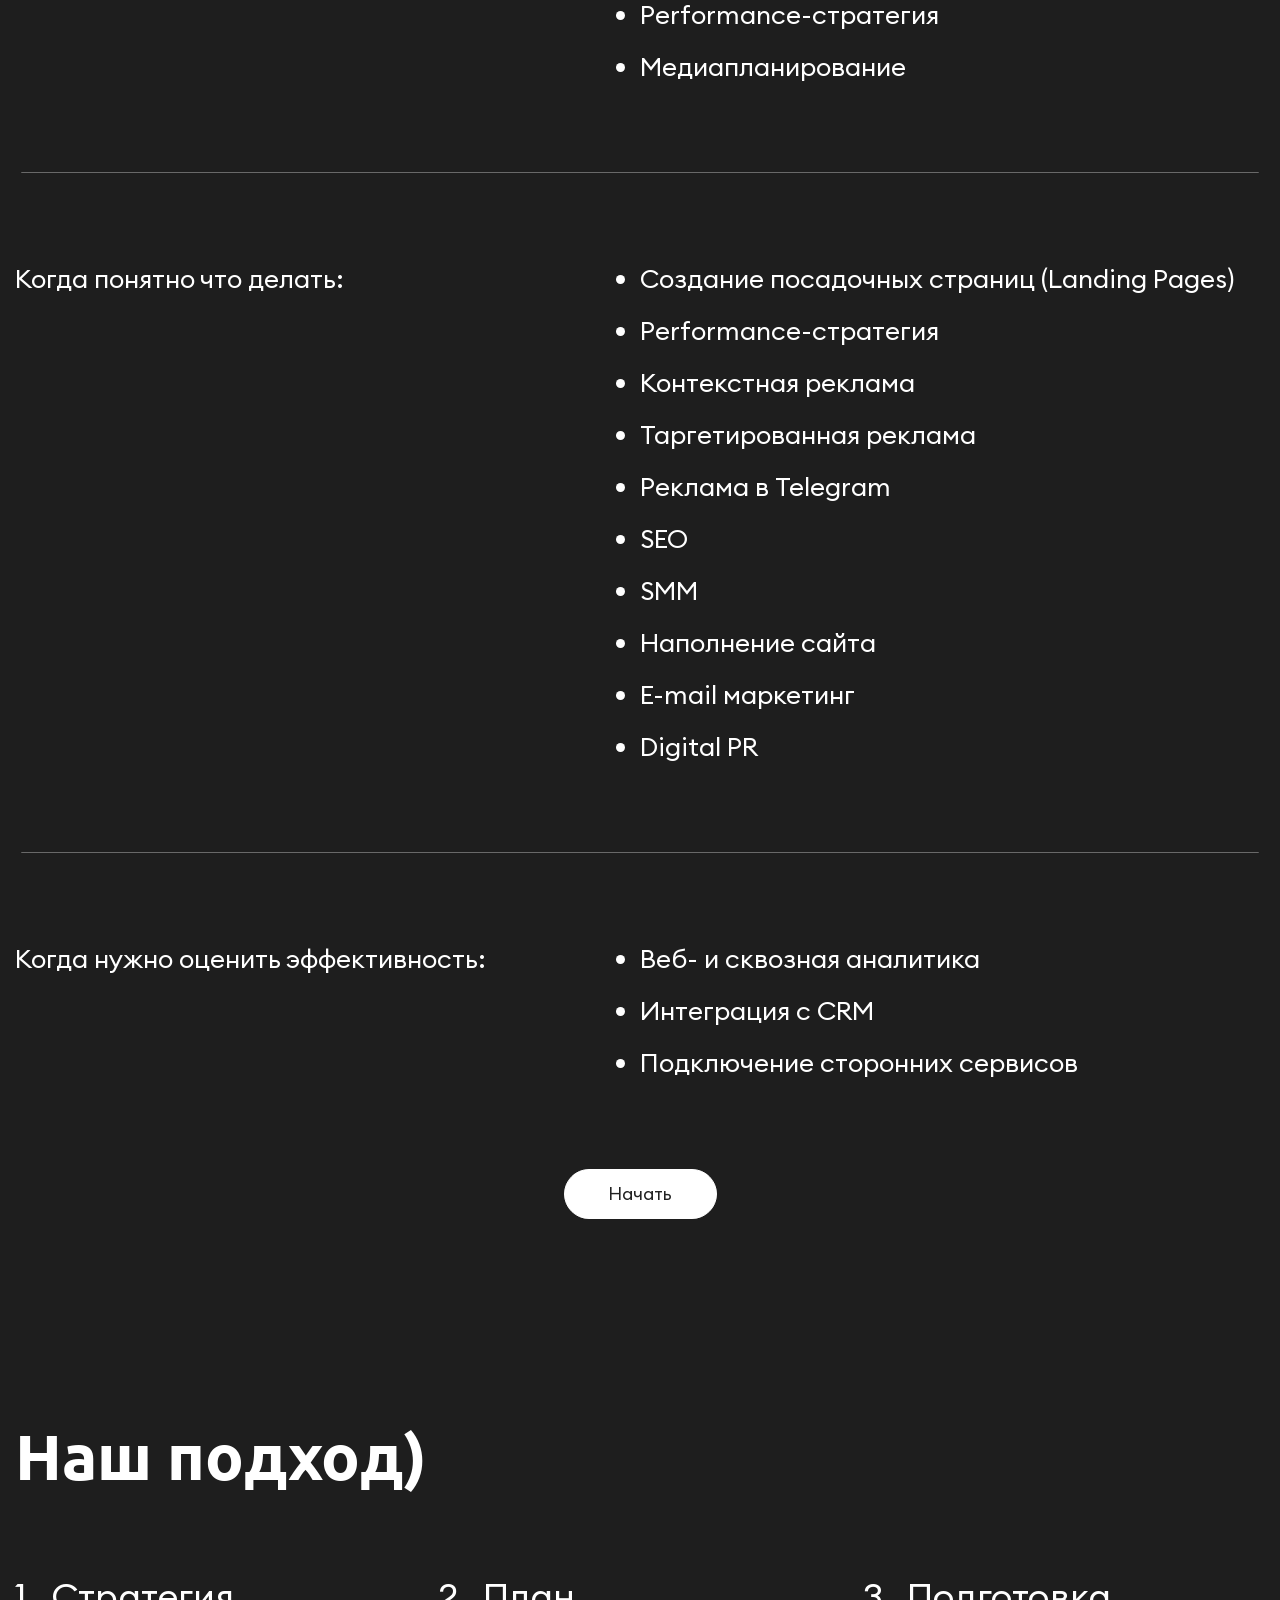
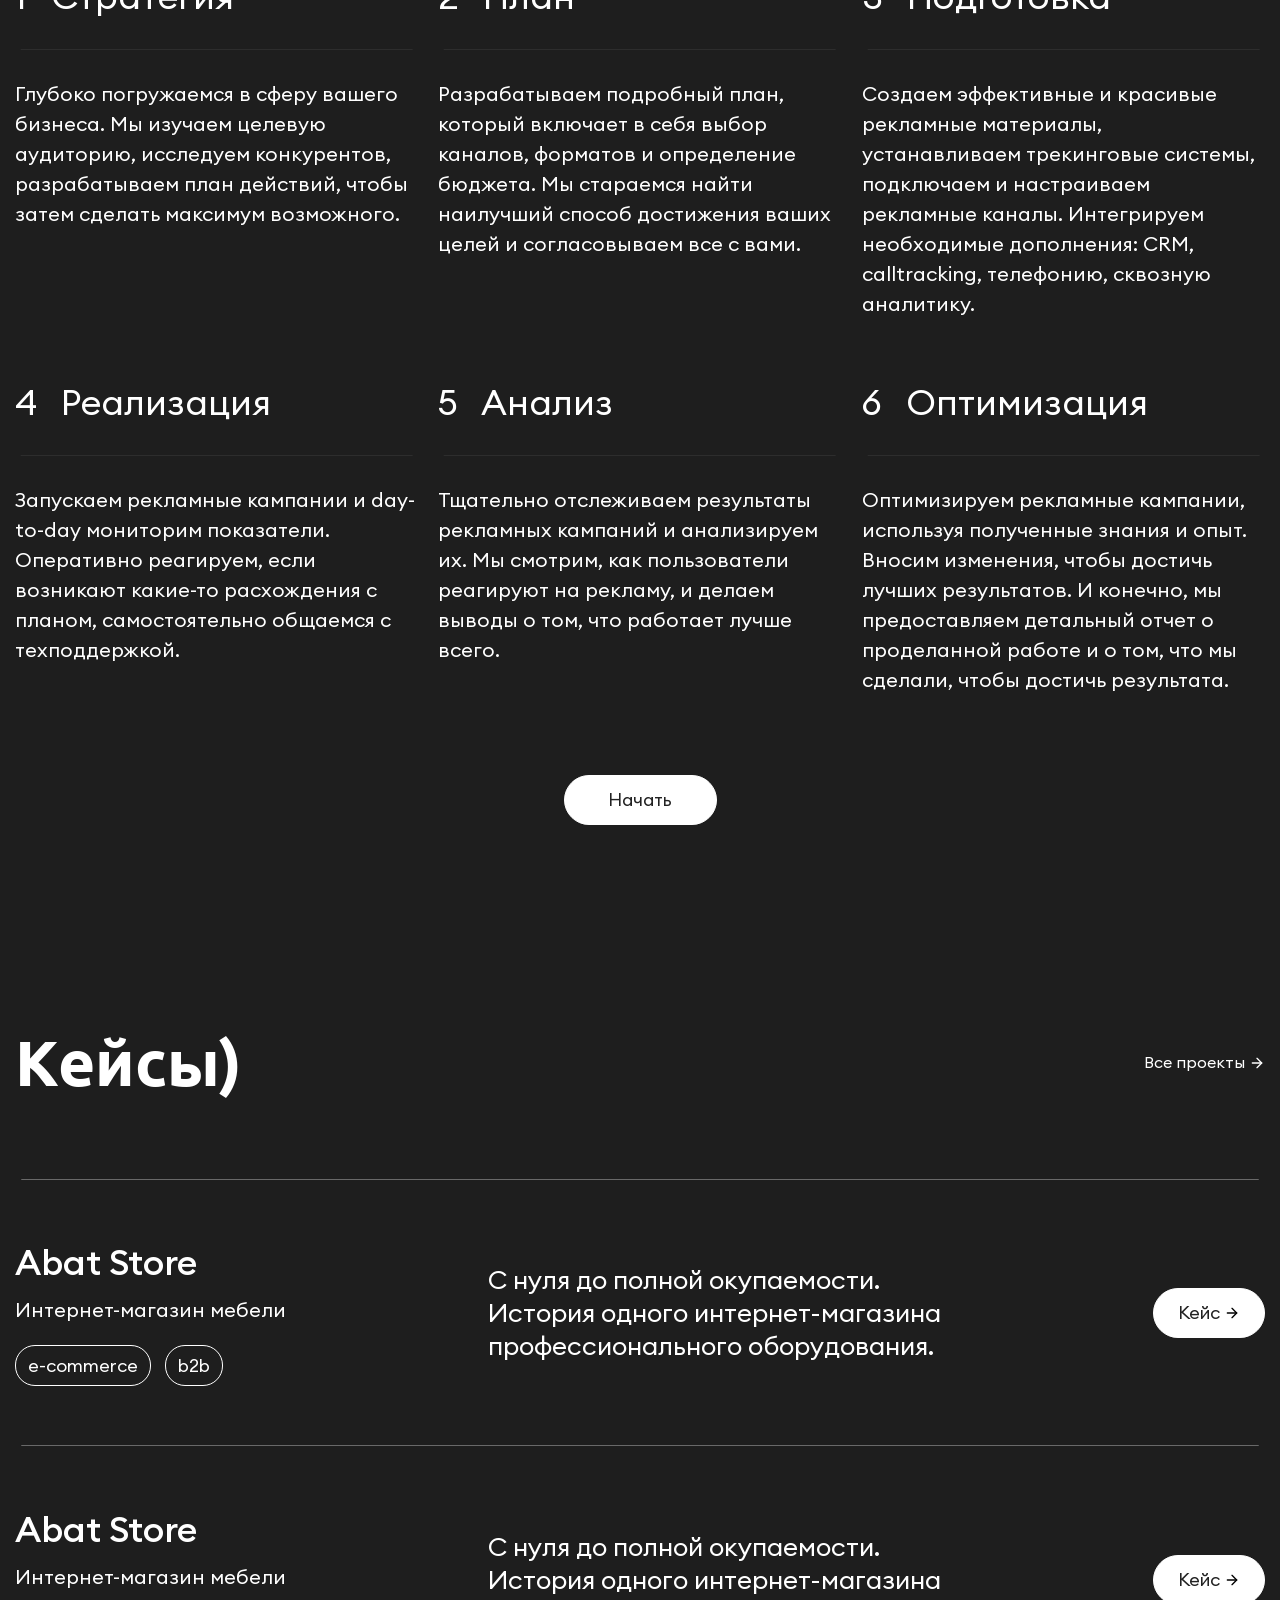
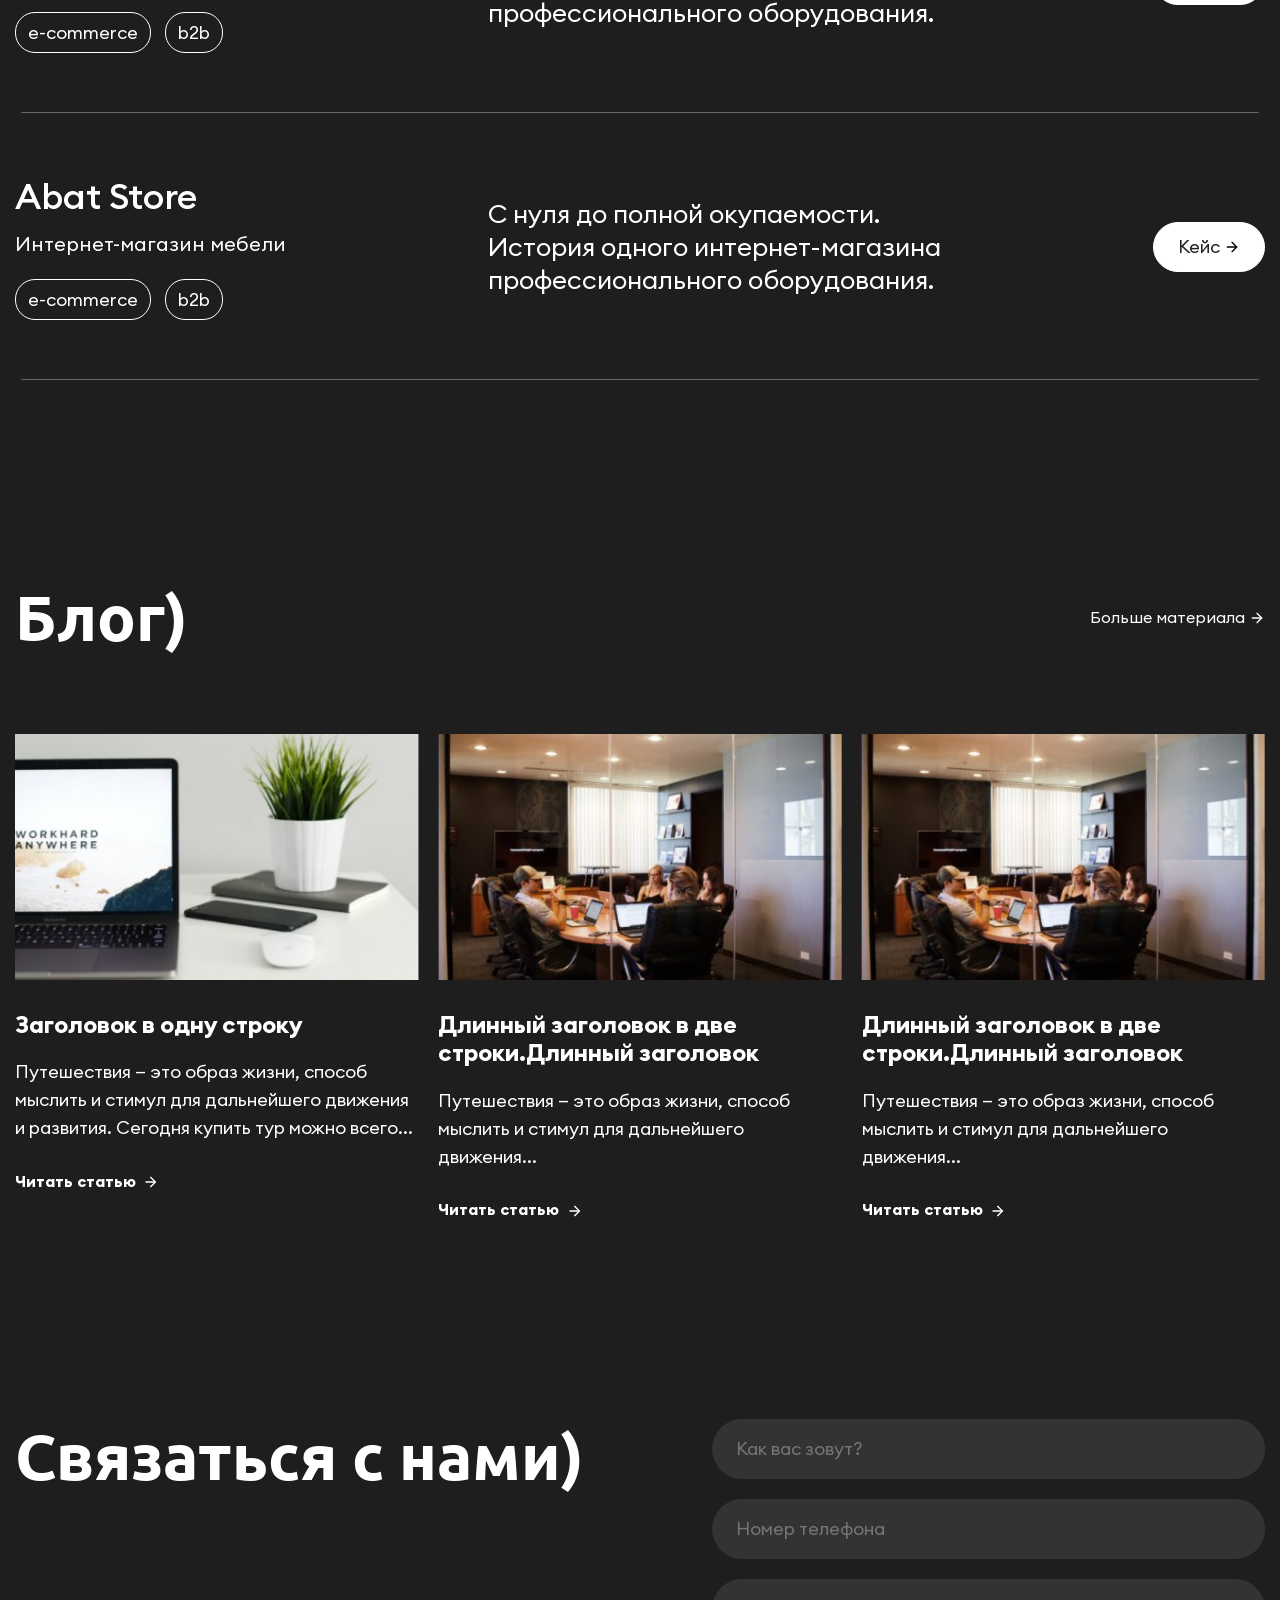
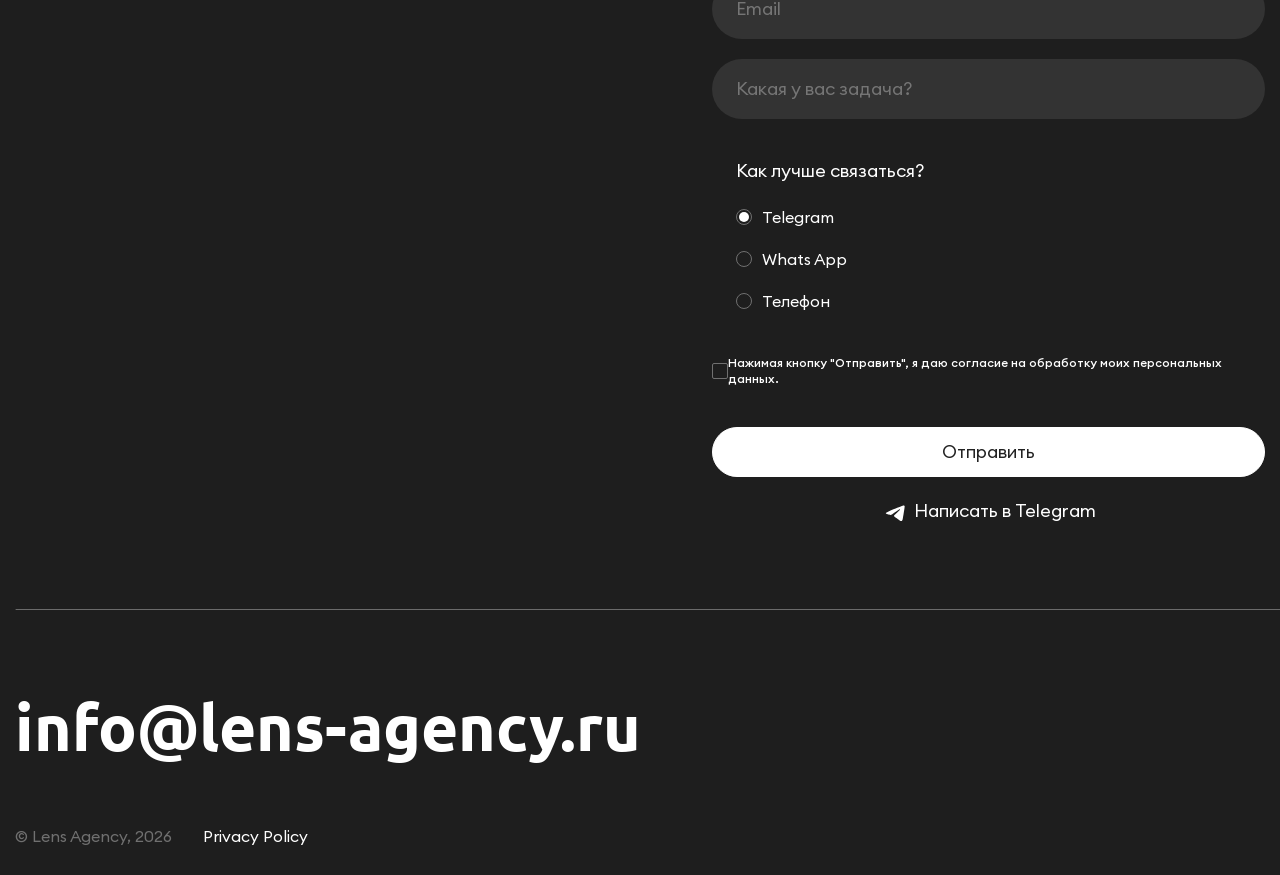
==== commit 3b127cef: "created logic of form and scroll for nav" ====
--- a/pages/welcome.html
+++ b/pages/welcome.html
@@ -21,7 +21,7 @@
         <section class="navigation none1">
           <div class="container">
             <div class="header__row">
-              <a href="!#">
+              <a href="#!">
                 <img
                   src="/content/header/logotype.svg"
                   alt="lens"
@@ -31,18 +31,18 @@
               <nav class="header__nav">
                 <ul class="header__list">
                   <li class="header__item">
-                    <a class="header__link" href="#!">О нас</a>
+                    <a class="header__link" href="#Info" onclick="scrollToElem('info')">О нас</a>
                   </li>
                   <li class="header__item">
-                    <a class="header__link" href="#!">Услуги</a>
+                    <a class="header__link" href="#Services" onclick="scrollToElem('services')">Услуги</a>
                   </li>
                   <li class="header__item">
-                    <a class="header__link" href="#!">Кейсы</a>
+                    <a class="header__link" href="#Services" onclick="scrollToElem('case')">Кейсы</a>
                   </li>
                   <li class="header__item">
-                    <a class="header__link" href="#!">Блог</a>
+                    <a class="header__link" href="#Blog" onclick="scrollToElem('blog')">Блог</a>
                   </li>
-                </ul>
+                </ul> 
               </nav>
               <button class="header__button button">Начать</button>
               <div id="burgerIcon" class="burder__button">
@@ -59,10 +59,10 @@
               </div>
               <nav class="header__nav_mobile">
                 <ul>
-                  <li><a href="#!">О нас</a></li>
-                  <li><a href="#!">Услуги</a></li>
-                  <li><a href="#!">Кейсы</a></li>
-                  <li><a href="#!">Блог</a></li>
+                  <li><a href="#Info" onclick="scrollToElem('info')">О нас</a></li>
+                  <li><a href="#Services" onclick="scrollToElem('services')">Услуги</a></li>
+                  <li><a href="#Case" onclick="scrollToElem('case')">Кейсы</a></li>
+                  <li><a href="#Blog" onclick="scrollToElem('blog')">Блог</a></li>
                 </ul>
                 <button class="button button__header_mobile">Начать</button>
               </nav>
@@ -99,7 +99,7 @@
       </div>
     </header>
     <main class="main">
-      <section class="info none1">
+      <section id="info" class="info none1">
         <div class="container">
           <div class="info__subtitle">
             <p class="subtitle subtitle_info">
@@ -111,7 +111,7 @@
           </div>
         </div>
       </section>
-      <section class="services none1">
+      <section id="services" class="services none1">
         <div class="container">
           <div class="default__title">
             <h2 class="title2 title2_default">Услуги&#41;</h2>
@@ -439,7 +439,7 @@
           </div>
         </div>
       </section>
-      <section class="case none1">
+      <section id="case" class="case none1">
         <div class="container">
           <div class="default__title default__title_case">
             <h2 class="title2 title2_default">Кейсы&#41;</h2>
@@ -631,7 +631,7 @@
           </div>
         </div>
       </section>
-      <section class="blog none1">
+      <section id="blog" class="blog none1">
         <div class="container">
           <div class="default__title default__title_blog">
             <h2 class="title2 title2_default">Блог&#41;</h2>
@@ -810,6 +810,7 @@
                 <div class="connect__radios">
                   <label class="custom-checkbox">
                     <input
+                    checked
                       class="hidden-checkbox"
                       type="radio"
                       name="contactType"
@@ -857,7 +858,7 @@
               </div>
               <div class="checkbox__wrapper_send">
                 <label class="custom-checkbox_send checkbox_wrapper">
-                  <input class="hidden-checkbox" type="checkbox" />
+                  <input id="checkbox_status" class="hidden-checkbox" type="checkbox" />
                   <div class="checkbox_send">
                     <img
                       class="checkmark_send"
@@ -865,7 +866,7 @@
                       alt="rectangle"
                     />
                   </div>
-                  <span>
+                  <span id="checkbox__span">
                     Нажимая кнопку "Отправить", я даю согласие на обработку моих
                     персональных данных.
                   </span>
@@ -922,7 +923,7 @@
         </div>
         <div class="footer__info">
           <div class="footer__copyright">
-            <p>©️ Lens Agency, <span>2023</span></p>
+            <p>©️ Lens Agency, <span id="copyrightYear"></span></p>
           </div>
           <div class="footer__policy">
             <p>Privacy Policy</p>
--- a/css/main.css
+++ b/css/main.css
@@ -604,6 +604,7 @@
 
 .info {
   margin-top: 93px;
+  padding-bottom: clamp(130px, 6.534rem + 7.95vw, 200px);
 }
 
 .info__subtitle {
@@ -613,7 +614,7 @@
 }
 
 .services {
-  padding: clamp(130px, 6.534rem + 7.95vw, 200px) 0;
+  padding-bottom: clamp(130px, 6.534rem + 7.95vw, 200px);
 }
 
 .button__services {
@@ -1110,17 +1111,17 @@
 .connect__popup h3 {
   color: #222222;
   font-family: "Ubuntu", serif;
-  font-size: 48px;
+  font-size: clamp(30px, 1.466rem + 2.05vw, 48px);
   font-weight: 700;
   line-height: 55px;
-  margin-bottom: 20px;
+  margin-bottom: clamp(10px, 0.398rem + 1.14vw, 20px);
 }
 .connect__popup span {
   color: #222222;
-  font-size: 20px;
+  font-size: clamp(12px, 0.568rem + 0.91vw, 20px);
   font-weight: 400;
   line-height: 150%;
-  margin-bottom: 40px;
+  margin-bottom: clamp(20px, 0.795rem + 2.27vw, 40px);
 }
 .connect__popup button {
   display: -webkit-box;
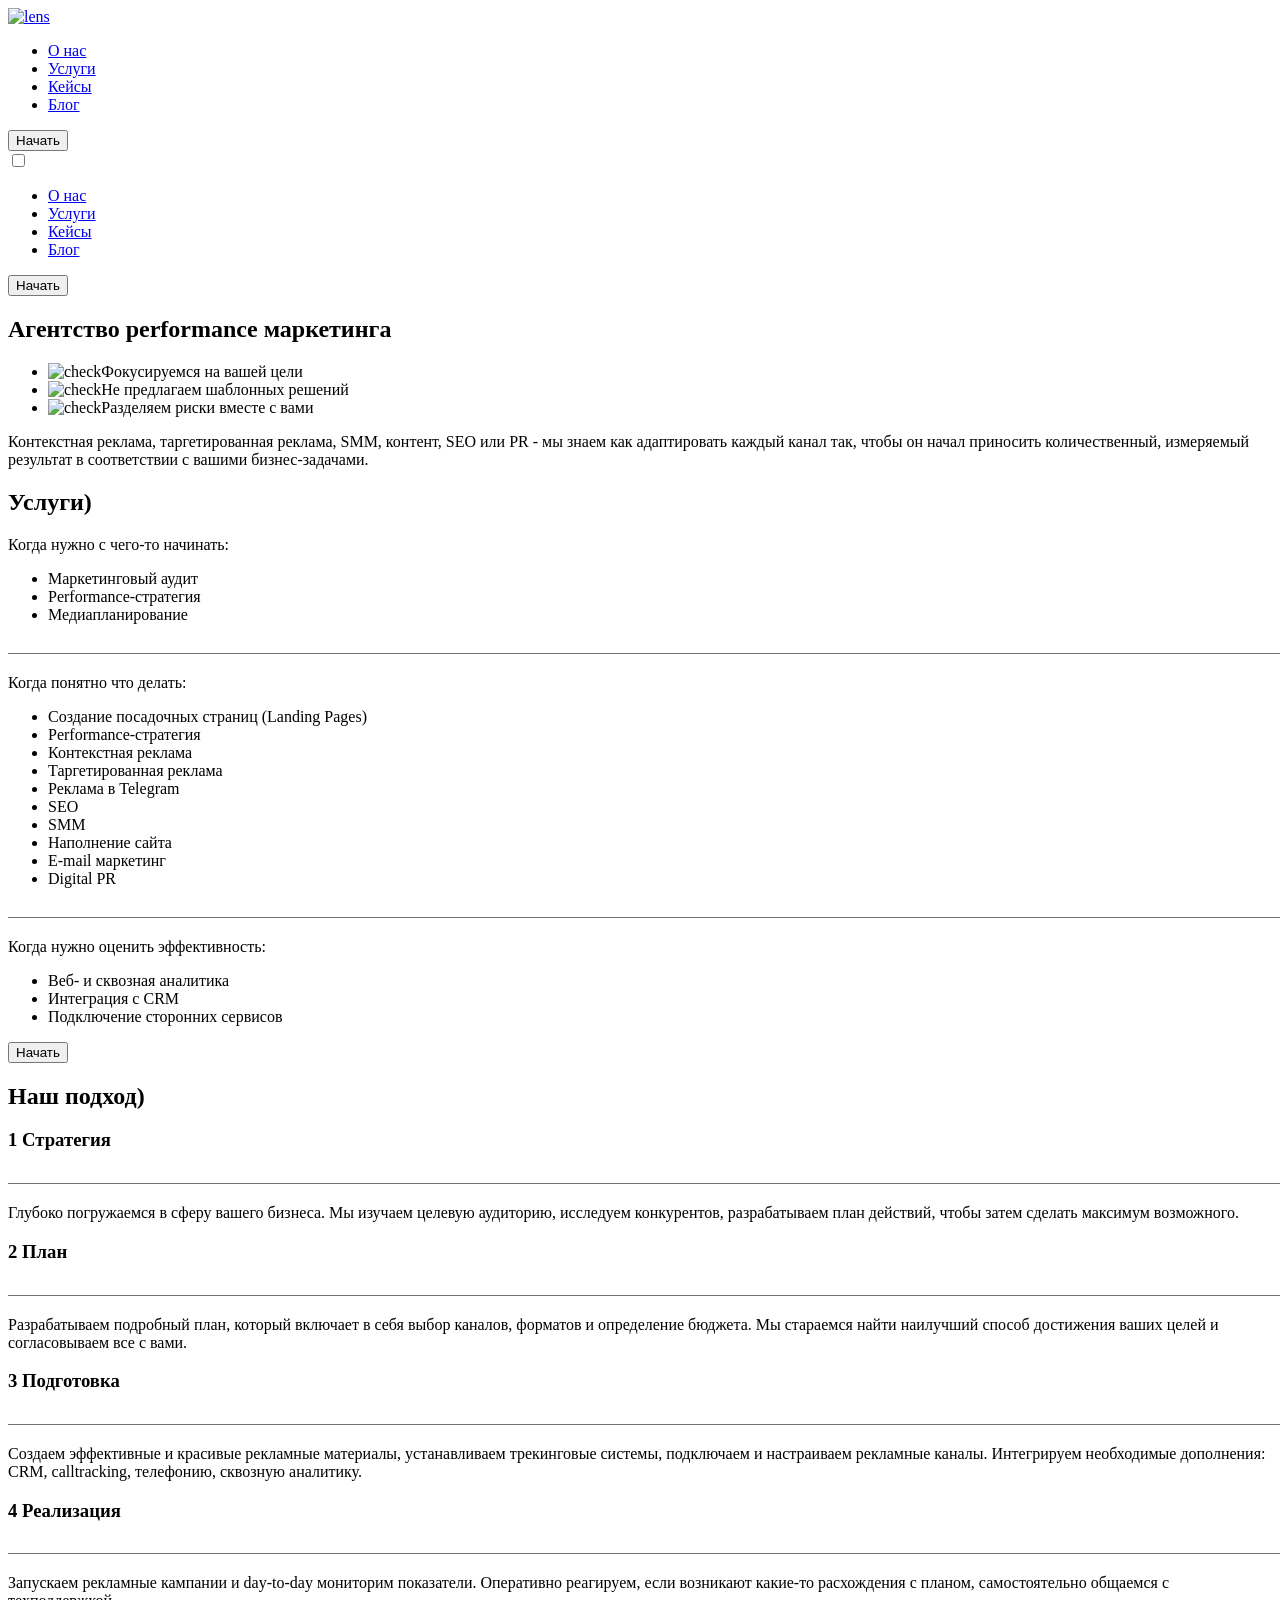
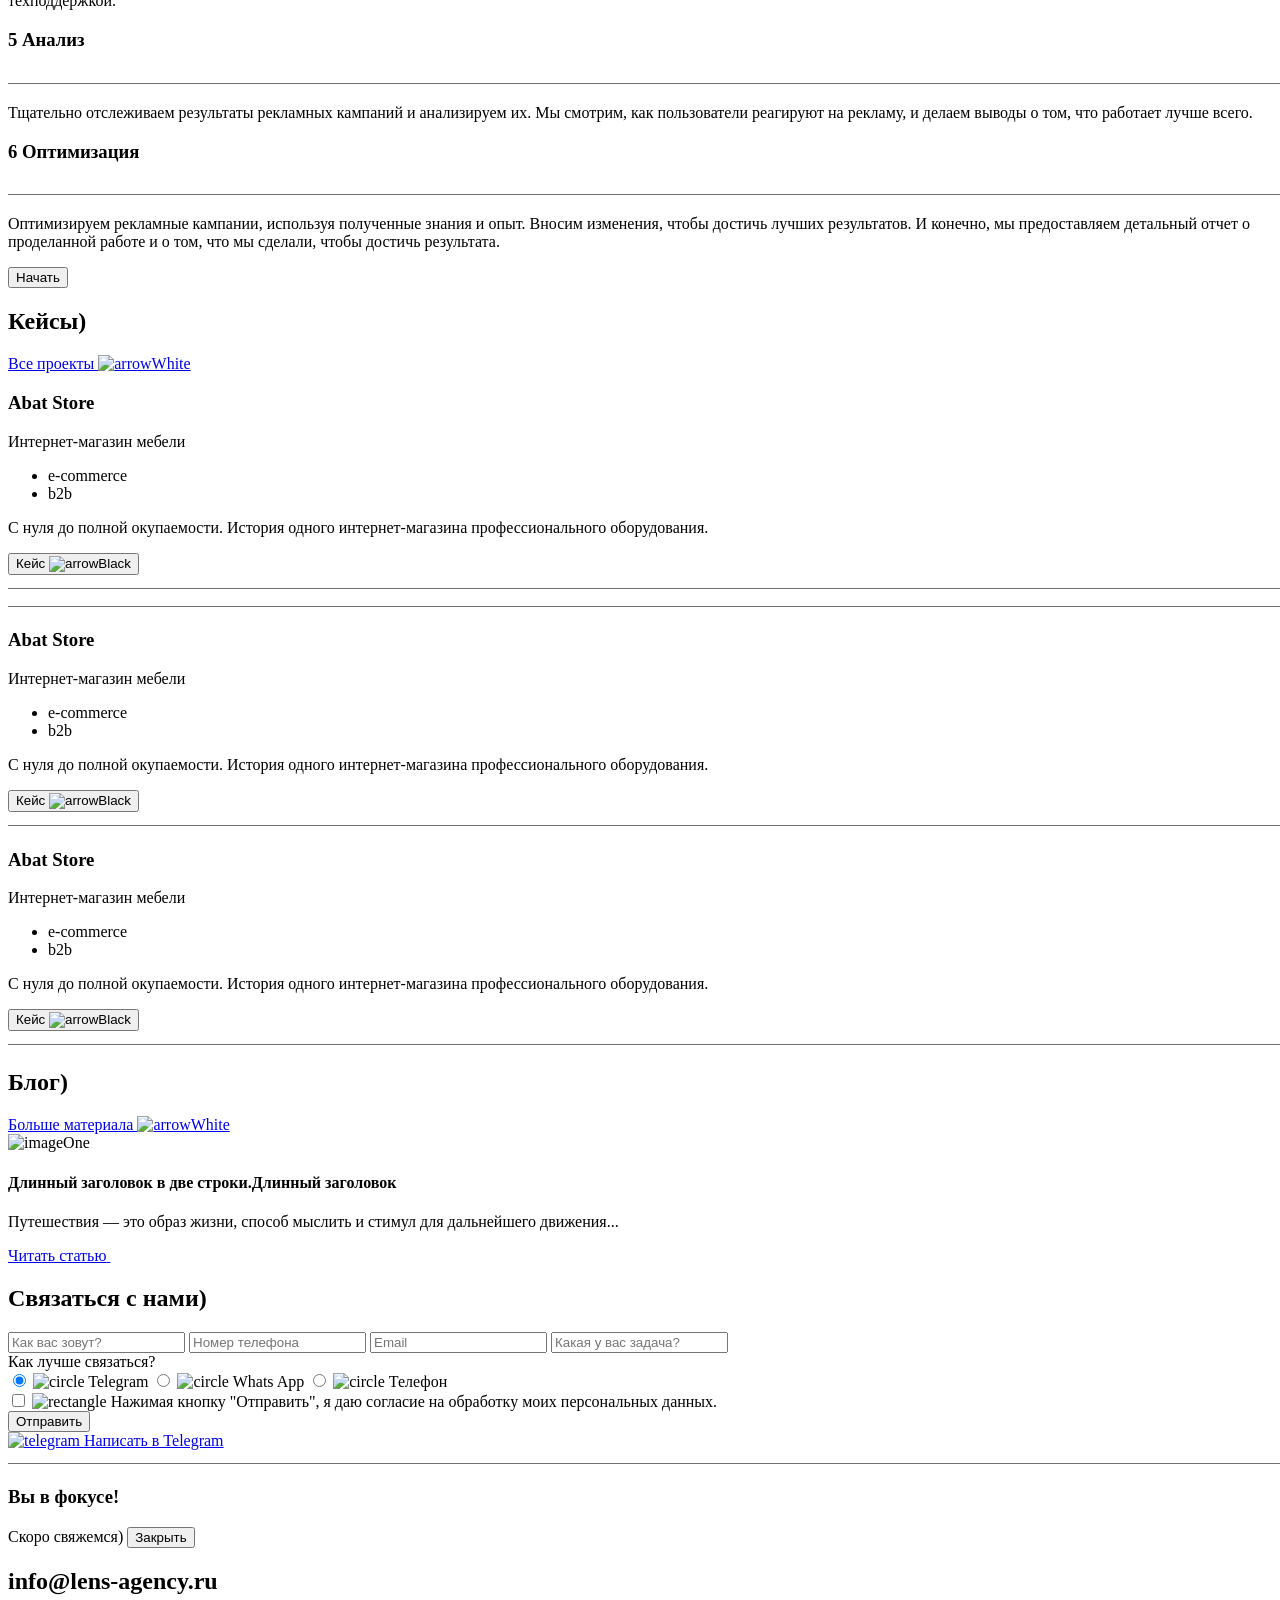
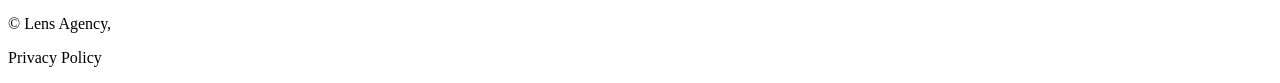
==== commit 38385f3c: "fixed paths of images" ====
--- a/pages/welcome.html
+++ b/pages/welcome.html
@@ -5,11 +5,19 @@
     <meta name="viewport" content="width=device-width, initial-scale=1.0" />
     <title>Lens</title>
     <script
+      src="https://cdnjs.cloudflare.com/ajax/libs/gsap/3.12.5/gsap.min.js"
+      defer
+    ></script>
+    <script
+      src="https://cdnjs.cloudflare.com/ajax/libs/gsap/3.12.5/ScrollTrigger.min.js"
+      defer
+    ></script>
+    <script
       src="https://cdn.jsdelivr.net/npm/swiper@11/swiper-bundle.min.js"
       defer
     ></script>
-    <script src="/scripts/script.js" defer></script>
-    <link rel="stylesheet" href="/css/main.css" />
+    <script src="scripts/script.js" defer></script>
+    <link rel="stylesheet" href="css/main.css" />
     <link
       rel="stylesheet"
       href="https://cdn.jsdelivr.net/npm/swiper@11/swiper-bundle.min.css"
@@ -19,11 +27,12 @@
     <header class="header none1">
       <div class="header__wrapper">
         <section class="navigation none1">
+          <h2 style="opacity: 0; visibility: hidden; position: fixed; left: 0; top: 0;">.</h2>
           <div class="container">
             <div class="header__row">
               <a href="#!">
                 <img
-                  src="/content/header/logotype.svg"
+                  src="content/header/logotype.svg"
                   alt="lens"
                   class="header__img"
                 />
@@ -31,18 +40,38 @@
               <nav class="header__nav">
                 <ul class="header__list">
                   <li class="header__item">
-                    <a class="header__link" href="#Info" onclick="scrollToElem('info')">О нас</a>
+                    <a
+                      class="header__link"
+                      href="#Info"
+                      onclick="scrollToElem('info')"
+                      >О нас</a
+                    >
                   </li>
                   <li class="header__item">
-                    <a class="header__link" href="#Services" onclick="scrollToElem('services')">Услуги</a>
+                    <a
+                      class="header__link"
+                      href="#Services"
+                      onclick="scrollToElem('services')"
+                      >Услуги</a
+                    >
                   </li>
                   <li class="header__item">
-                    <a class="header__link" href="#Services" onclick="scrollToElem('case')">Кейсы</a>
+                    <a
+                      class="header__link"
+                      href="#Services"
+                      onclick="scrollToElem('case')"
+                      >Кейсы</a
+                    >
                   </li>
                   <li class="header__item">
-                    <a class="header__link" href="#Blog" onclick="scrollToElem('blog')">Блог</a>
+                    <a
+                      class="header__link"
+                      href="#Blog"
+                      onclick="scrollToElem('blog')"
+                      >Блог</a
+                    >
                   </li>
-                </ul> 
+                </ul>
               </nav>
               <button class="header__button button">Начать</button>
               <div id="burgerIcon" class="burder__button">
@@ -59,10 +88,20 @@
               </div>
               <nav class="header__nav_mobile">
                 <ul>
-                  <li><a href="#Info" onclick="scrollToElem('info')">О нас</a></li>
-                  <li><a href="#Services" onclick="scrollToElem('services')">Услуги</a></li>
-                  <li><a href="#Case" onclick="scrollToElem('case')">Кейсы</a></li>
-                  <li><a href="#Blog" onclick="scrollToElem('blog')">Блог</a></li>
+                  <li>
+                    <a href="#Info" onclick="scrollToElem('info')">О нас</a>
+                  </li>
+                  <li>
+                    <a href="#Services" onclick="scrollToElem('services')"
+                      >Услуги</a
+                    >
+                  </li>
+                  <li>
+                    <a href="#Case" onclick="scrollToElem('case')">Кейсы</a>
+                  </li>
+                  <li>
+                    <a href="#Blog" onclick="scrollToElem('blog')">Блог</a>
+                  </li>
                 </ul>
                 <button class="button button__header_mobile">Начать</button>
               </nav>
@@ -78,18 +117,18 @@
               </h1>
             </div>
             <ul class="hero__list">
-              <li class="hero__item">
-                <img src="/content/main/hero/check.svg" alt="check" /><span
+              <li class="hero__item hero__item_1">
+                <img src="content/main/hero/check.svg" alt="check" /><span
                   >Фокусируемся на вашей цели</span
                 >
               </li>
-              <li class="hero__item">
-                <img src="/content/main/hero/check.svg" alt="check" /><span
+              <li class="hero__item hero__item_2">
+                <img src="content/main/hero/check.svg" alt="check" /><span
                   >Не предлагаем шаблонных решений</span
                 >
               </li>
-              <li class="hero__item">
-                <img src="/content/main/hero/check.svg" alt="check" /><span
+              <li class="hero__item hero__item_3">
+                <img src="content/main/hero/check.svg" alt="check" /><span
                   >Разделяем риски вместе с вами</span
                 >
               </li>
@@ -100,6 +139,7 @@
     </header>
     <main class="main">
       <section id="info" class="info none1">
+        <h2 style="opacity: 0; visibility: hidden; position: fixed; left: 0; top: 0;">.</h2>
         <div class="container">
           <div class="info__subtitle">
             <p class="subtitle subtitle_info">
@@ -140,7 +180,6 @@
                 <defs />
                 <line
                   class="svg_service_path"
-                  id="Line 2"
                   x1="0.000000"
                   y1="0.500000"
                   x2="1320.000000"
@@ -183,7 +222,6 @@
                 <defs />
                 <line
                   class="svg_service_path"
-                  id="Line 2"
                   x1="0.000000"
                   y1="0.500000"
                   x2="1320.000000"
@@ -220,7 +258,7 @@
             <h2 class="title2 title2_default">Наш подход&#41;</h2>
           </div>
           <div class="approach__grid">
-            <div class="approach__elem">
+            <article class="approach__elem">
               <div class="approach__elem_title">
                 <h3 class="title3 title3_approach"><span>1</span> Стратегия</h3>
                 <svg
@@ -235,7 +273,6 @@
                   <defs />
                   <line
                     class="svg_approach_path"
-                    id="Line 2"
                     x1="0.000000"
                     y1="0.500000"
                     x2="1320.000000"
@@ -253,8 +290,8 @@
                   чтобы затем сделать максимум возможного.
                 </p>
               </div>
-            </div>
-            <div class="approach__elem">
+            </article>
+            <article class="approach__elem">
               <div class="approach__elem_title">
                 <h3 class="title3 title3_approach"><span>2</span> План</h3>
                 <svg
@@ -269,7 +306,6 @@
                   <defs />
                   <line
                     class="svg_approach_path"
-                    id="Line 2"
                     x1="0.000000"
                     y1="0.500000"
                     x2="1320.000000"
@@ -288,8 +324,8 @@
                   вами.
                 </p>
               </div>
-            </div>
-            <div class="approach__elem">
+            </article>
+            <article class="approach__elem">
               <div class="approach__elem_title">
                 <h3 class="title3 title3_approach">
                   <span>3</span> Подготовка
@@ -306,7 +342,6 @@
                   <defs />
                   <line
                     class="svg_approach_path"
-                    id="Line 2"
                     x1="0.000000"
                     y1="0.500000"
                     x2="1320.000000"
@@ -325,8 +360,8 @@
                   calltracking, телефонию, сквозную аналитику.
                 </p>
               </div>
-            </div>
-            <div class="approach__elem">
+            </article>
+            <article class="approach__elem">
               <div class="approach__elem_title">
                 <h3 class="title3 title3_approach">
                   <span>4</span> Реализация
@@ -343,7 +378,6 @@
                   <defs />
                   <line
                     class="svg_approach_path"
-                    id="Line 2"
                     x1="0.000000"
                     y1="0.500000"
                     x2="1320.000000"
@@ -361,8 +395,8 @@
                   расхождения с планом, самостоятельно общаемся с техподдержкой.
                 </p>
               </div>
-            </div>
-            <div class="approach__elem">
+            </article>
+            <article class="approach__elem">
               <div class="approach__elem_title">
                 <h3 class="title3 title3_approach"><span>5</span> Анализ</h3>
                 <svg
@@ -377,7 +411,6 @@
                   <defs />
                   <line
                     class="svg_approach_path"
-                    id="Line 2"
                     x1="0.000000"
                     y1="0.500000"
                     x2="1320.000000"
@@ -395,8 +428,8 @@
                   рекламу, и делаем выводы о том, что работает лучше всего.
                 </p>
               </div>
-            </div>
-            <div class="approach__elem">
+            </article>
+            <article class="approach__elem">
               <div class="approach__elem_title">
                 <h3 class="title3 title3_approach">
                   <span>6</span> Оптимизация
@@ -413,7 +446,6 @@
                   <defs />
                   <line
                     class="svg_approach_path"
-                    id="Line 2"
                     x1="0.000000"
                     y1="0.500000"
                     x2="1320.000000"
@@ -432,7 +464,7 @@
                   и о том, что мы сделали, чтобы достичь результата.
                 </p>
               </div>
-            </div>
+            </article>
           </div>
           <div class="button__approach button__wrapper">
             <button class="button">Начать</button>
@@ -445,11 +477,11 @@
             <h2 class="title2 title2_default">Кейсы&#41;</h2>
             <a href="#!"
               >Все проекты
-              <img src="/content/main/case/arrowWhite.svg" alt="arrowWhite"
+              <img src="content/main/case/arrowWhite.svg" alt="arrowWhite"
             /></a>
           </div>
           <div class="case__row">
-            <div class="case__elem">
+            <article class="case__elem">
               <div class="case__elem_type">
                 <div class="case__type_title">
                   <h3 class="title3 title3_case">Аbat Store</h3>
@@ -472,7 +504,7 @@
                 <button class="button button_case">
                   Кейс
                   <img
-                    src="/content/main/case/arrowBlack.svg"
+                    src="content/main/case/arrowBlack.svg"
                     alt="arrowBlack"
                   />
                 </button>
@@ -490,7 +522,6 @@
                 <defs />
                 <line
                   class="svg_case_path svg_case-top_path"
-                  id="Line 2"
                   x1="0.000000"
                   y1="0.500000"
                   x2="1320.000000"
@@ -513,7 +544,6 @@
                 <defs />
                 <line
                   class="svg_case_path svg_case-bottom_path"
-                  id="Line 2"
                   x1="0.000000"
                   y1="0.500000"
                   x2="1320.000000"
@@ -523,8 +553,8 @@
                   stroke-width="1.000000"
                 />
               </svg>
-            </div>
-            <div class="case__elem">
+            </article>
+            <article class="case__elem">
               <div class="case__elem_type">
                 <div class="case__type_title">
                   <h3 class="title3 title3_case">Аbat Store</h3>
@@ -547,7 +577,7 @@
                 <button class="button button_case">
                   Кейс
                   <img
-                    src="/content/main/case/arrowBlack.svg"
+                    src="content/main/case/arrowBlack.svg"
                     alt="arrowBlack"
                   />
                 </button>
@@ -565,7 +595,6 @@
                 <defs />
                 <line
                   class="svg_case_path svg_case-bottom_path"
-                  id="Line 2"
                   x1="0.000000"
                   y1="0.500000"
                   x2="1320.000000"
@@ -575,8 +604,8 @@
                   stroke-width="1.000000"
                 />
               </svg>
-            </div>
-            <div class="case__elem">
+            </article>
+            <article class="case__elem">
               <div class="case__elem_type">
                 <div class="case__type_title">
                   <h3 class="title3 title3_case">Аbat Store</h3>
@@ -599,7 +628,7 @@
                 <button class="button button_case">
                   Кейс
                   <img
-                    src="/content/main/case/arrowBlack.svg"
+                    src="content/main/case/arrowBlack.svg"
                     alt="arrowBlack"
                   />
                 </button>
@@ -613,11 +642,9 @@
                 xmlns="http://www.w3.org/2000/svg"
                 xmlns:xlink="http://www.w3.org/1999/xlink"
               >
-                <desc>Created with Pixso.</desc>
                 <defs />
                 <line
                   class="svg_case_path svg_case-bottom_path"
-                  id="Line 2"
                   x1="0.000000"
                   y1="0.500000"
                   x2="1320.000000"
@@ -627,7 +654,7 @@
                   stroke-width="1.000000"
                 />
               </svg>
-            </div>
+            </article>
           </div>
         </div>
       </section>
@@ -637,7 +664,7 @@
             <h2 class="title2 title2_default">Блог&#41;</h2>
             <a href="#!"
               >Больше материала
-              <img src="/content/main/case/arrowWhite.svg" alt="arrowWhite"
+              <img src="content/main/case/arrowWhite.svg" alt="arrowWhite"
             /></a>
           </div>
           <div class="swiper mySwiper">
@@ -645,7 +672,7 @@
               <div class="swiper-slide swiper-slide_blog">
                 <img
                   class="blog__image"
-                  src="/content/main/blog/imageOne.jpeg"
+                  src="content/main/blog/imageOne.jpeg"
                   alt="imageOne"
                 />
                 <div class="blog__title">
@@ -661,13 +688,13 @@
                 </div>
                 <a class="blog__link" href="#!">
                   <span>Читать статью</span>
-                  <img src="/content/main/case/arrowWhite.svg" alt="" />
+                  <img src="content/main/case/arrowWhite.svg" alt="" />
                 </a>
               </div>
               <div class="swiper-slide swiper-slide_blog">
                 <img
                   class="blog__image"
-                  src="/content/main/blog/imageTwo.jpeg"
+                  src="content/main/blog/imageTwo.jpeg"
                   alt="imageTwo"
                 />
                 <div class="blog__title">
@@ -682,13 +709,13 @@
                 </div>
                 <a class="blog__link" href="#!">
                   <span>Читать статью</span>
-                  <img src="/content/main/case/arrowWhite.svg" alt="" />
+                  <img src="content/main/case/arrowWhite.svg" alt="" />
                 </a>
               </div>
               <div class="swiper-slide swiper-slide_blog">
                 <img
                   class="blog__image"
-                  src="/content/main/blog/imageOne.jpeg"
+                  src="content/main/blog/imageOne.jpeg"
                   alt="imageOne"
                 />
                 <div class="blog__title">
@@ -704,13 +731,13 @@
                 </div>
                 <a class="blog__link" href="#!">
                   <span>Читать статью</span>
-                  <img src="/content/main/case/arrowWhite.svg" alt="" />
+                  <img src="content/main/case/arrowWhite.svg" alt="" />
                 </a>
               </div>
               <div class="swiper-slide swiper-slide_blog">
                 <img
                   class="blog__image"
-                  src="/content/main/blog/imageOne.jpeg"
+                  src="content/main/blog/imageOne.jpeg"
                   alt="imageOne"
                 />
                 <div class="blog__title">
@@ -726,13 +753,13 @@
                 </div>
                 <a class="blog__link" href="#!">
                   <span>Читать статью</span>
-                  <img src="/content/main/case/arrowWhite.svg" alt="" />
+                  <img src="content/main/case/arrowWhite.svg" alt="" />
                 </a>
               </div>
               <div class="swiper-slide swiper-slide_blog">
                 <img
                   class="blog__image"
-                  src="/content/main/blog/imageTwo.jpeg"
+                  src="content/main/blog/imageTwo.jpeg"
                   alt="imageTwo"
                 />
                 <div class="blog__title">
@@ -747,13 +774,13 @@
                 </div>
                 <a class="blog__link" href="#!">
                   <span>Читать статью</span>
-                  <img src="/content/main/case/arrowWhite.svg" alt="" />
+                  <img src="content/main/case/arrowWhite.svg" alt="" />
                 </a>
               </div>
               <div class="swiper-slide swiper-slide_blog">
                 <img
                   class="blog__image"
-                  src="/content/main/blog/imageOne.jpeg"
+                  src="content/main/blog/imageOne.jpeg"
                   alt="imageOne"
                 />
                 <div class="blog__title">
@@ -769,7 +796,7 @@
                 </div>
                 <a class="blog__link" href="#!">
                   <span>Читать статью</span>
-                  <img src="/content/main/case/arrowWhite.svg" alt="" />
+                  <img src="content/main/case/arrowWhite.svg" alt="" />
                 </a>
               </div>
             </div>
@@ -805,23 +832,23 @@
                   type="text"
                 />
               </div>
-              <div class="radios__wrapper">
+              <div class="connect_blocks radios__wrapper">
                 <span>Как лучше связаться?</span>
                 <div class="connect__radios">
                   <label class="custom-checkbox">
                     <input
-                    checked
+                      checked
                       class="hidden-checkbox"
                       type="radio"
                       name="contactType"
                     />
-                    <div class="checkbox">
+                    <span class="checkbox">
                       <img
                         class="checkmark"
-                        src="/content/main/connect/circle.svg"
+                        src="content/main/connect/circle.svg"
                         alt="circle"
                       />
-                    </div>
+                    </span>
                     Telegram
                   </label>
                   <label class="custom-checkbox">
@@ -830,13 +857,13 @@
                       type="radio"
                       name="contactType"
                     />
-                    <div class="checkbox">
+                    <span class="checkbox">
                       <img
                         class="checkmark"
-                        src="/content/main/connect/circle.svg"
+                        src="content/main/connect/circle.svg"
                         alt="circle"
                       />
-                    </div>
+                    </span>
                     Whats App
                   </label>
                   <label class="custom-checkbox">
@@ -845,40 +872,46 @@
                       type="radio"
                       name="contactType"
                     />
-                    <div class="checkbox">
+                    <span class="checkbox">
                       <img
                         class="checkmark"
-                        src="/content/main/connect/circle.svg"
+                        src="content/main/connect/circle.svg"
                         alt="circle"
                       />
-                    </div>
+                    </span>
                     Телефон
                   </label>
                 </div>
               </div>
-              <div class="checkbox__wrapper_send">
+              <div class="connect_blocks checkbox__wrapper_send">
                 <label class="custom-checkbox_send checkbox_wrapper">
-                  <input id="checkbox_status" class="hidden-checkbox" type="checkbox" />
-                  <div class="checkbox_send">
+                  <input
+                    id="checkbox_status"
+                    class="hidden-checkbox"
+                    type="checkbox"
+                  />
+                  <span class="checkbox_send">
                     <img
                       class="checkmark_send"
-                      src="/content/main/connect/rectangle.svg"
+                      src="content/main/connect/rectangle.svg"
                       alt="rectangle"
                     />
-                  </div>
+                  </span>
                   <span id="checkbox__span">
                     Нажимая кнопку "Отправить", я даю согласие на обработку моих
                     персональных данных.
                   </span>
                 </label>
               </div>
-              <div class="connect__button">
-                <button id="openPopup" class="button button_connect">Отправить</button>
-              </div>
-              <div class="connect__telegram">
+              <div class="connect_blocks connect__button">
+                <button id="openPopup" class="button button_connect">
+                  Отправить
+                </button>
+              </div>
+              <div class="connect_blocks connect__telegram">
                 <a href="!#">
                   <img
-                    src="/content/main/connect/telegramIcon.svg"
+                    src="content/main/connect/telegramIcon.svg"
                     alt="telegram"
                   />
                   <span>Написать в Telegram</span></a
